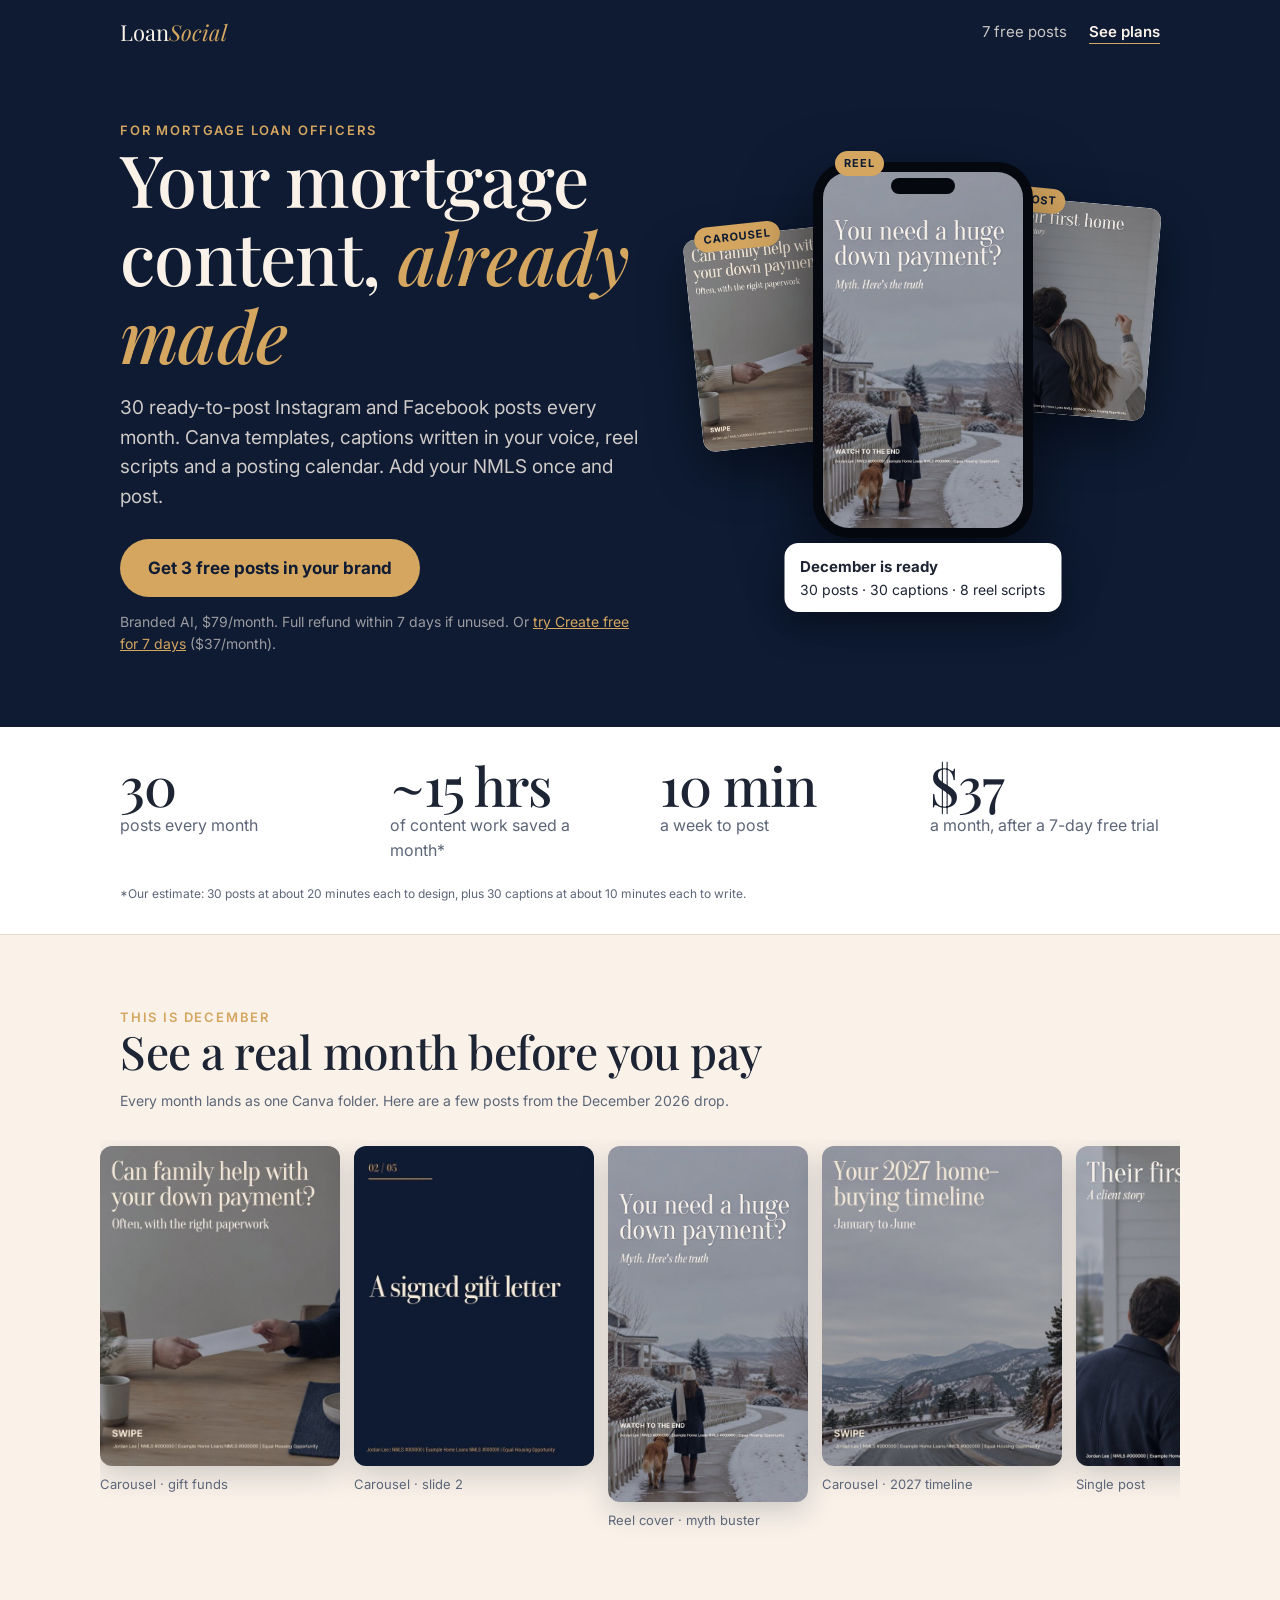
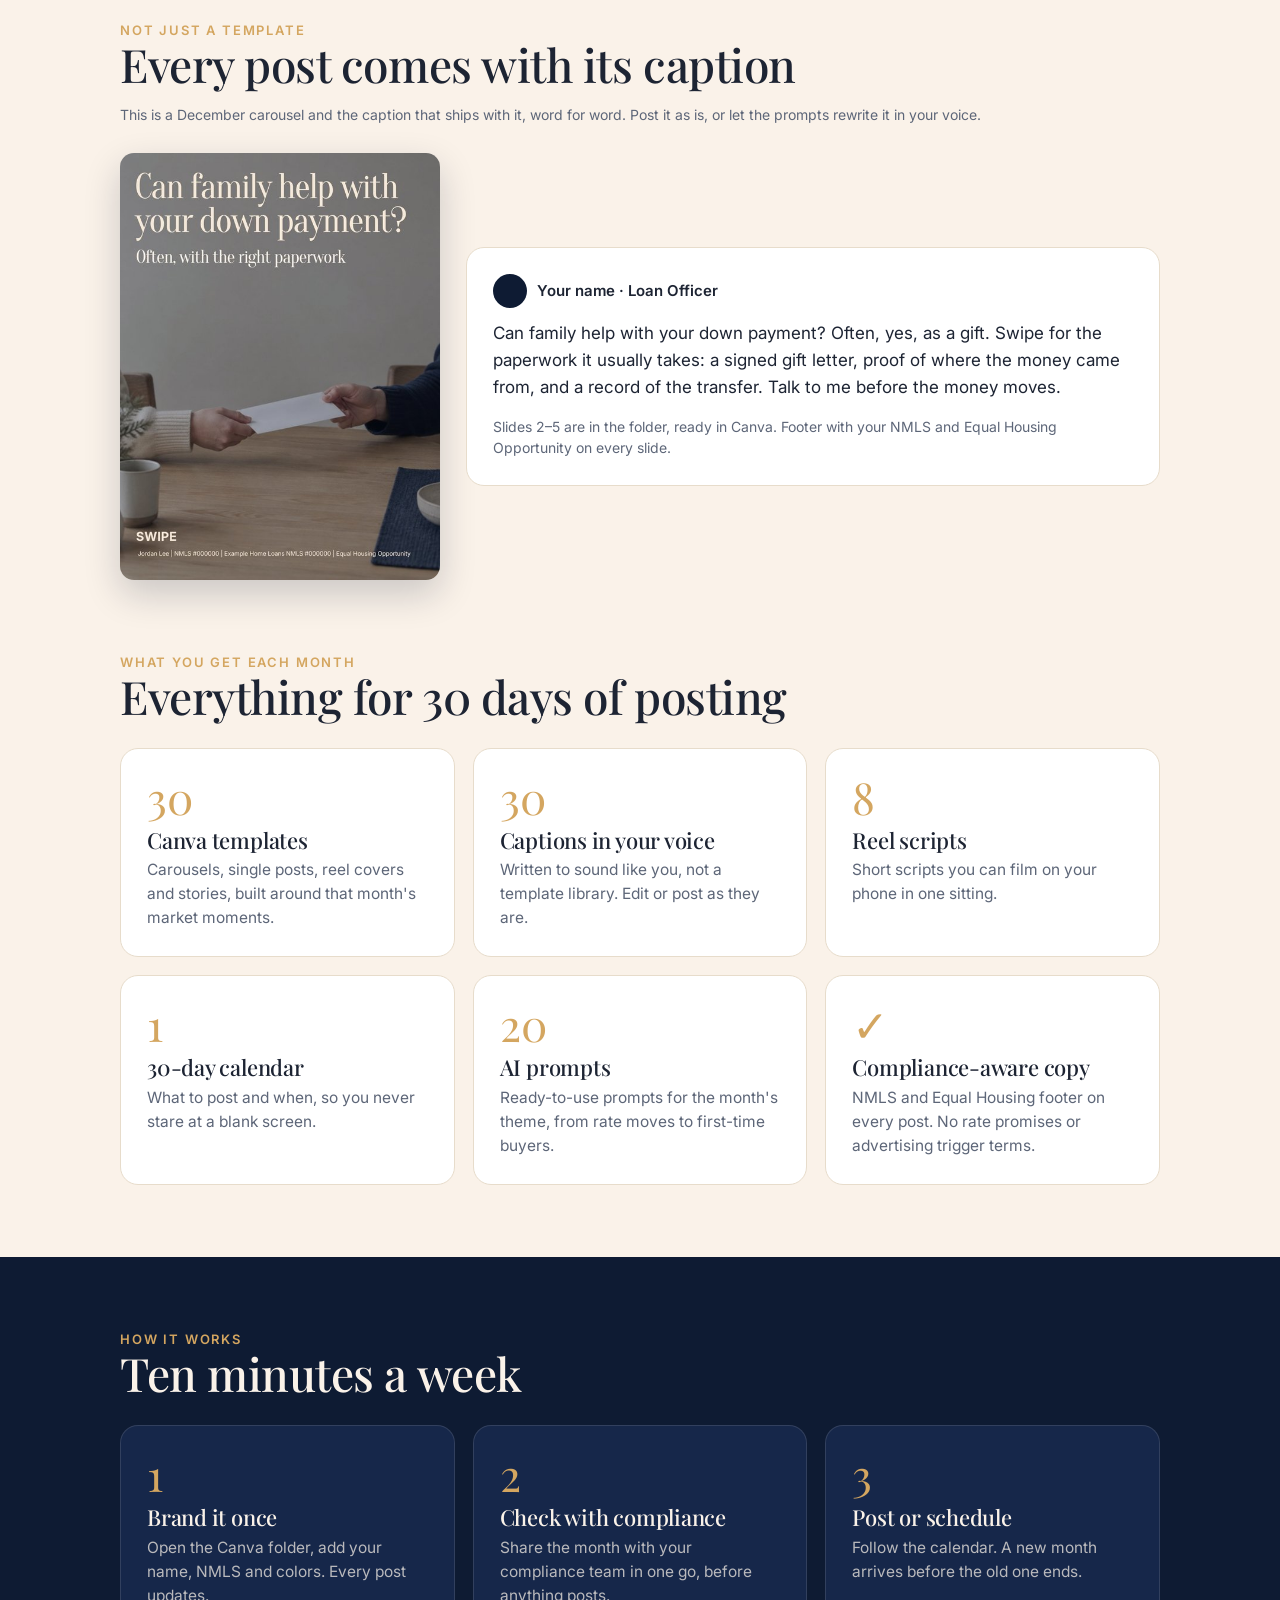
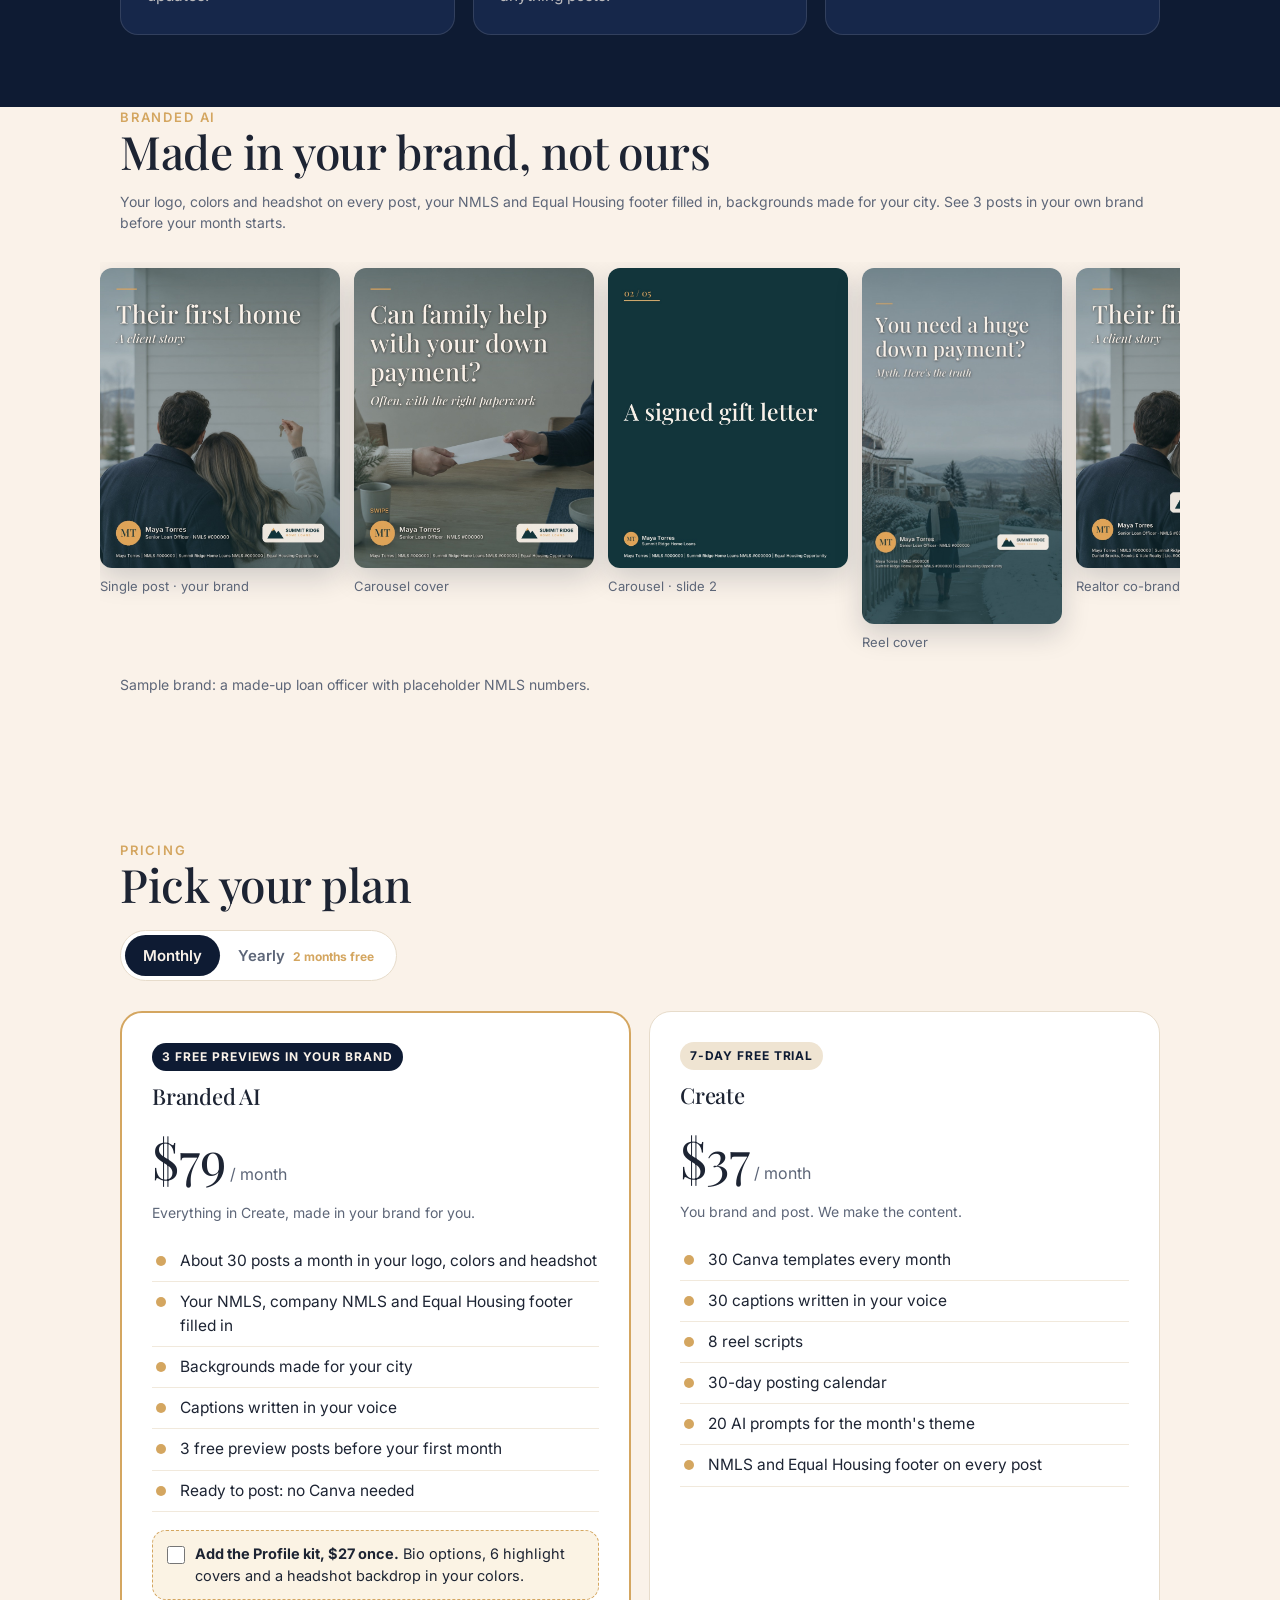
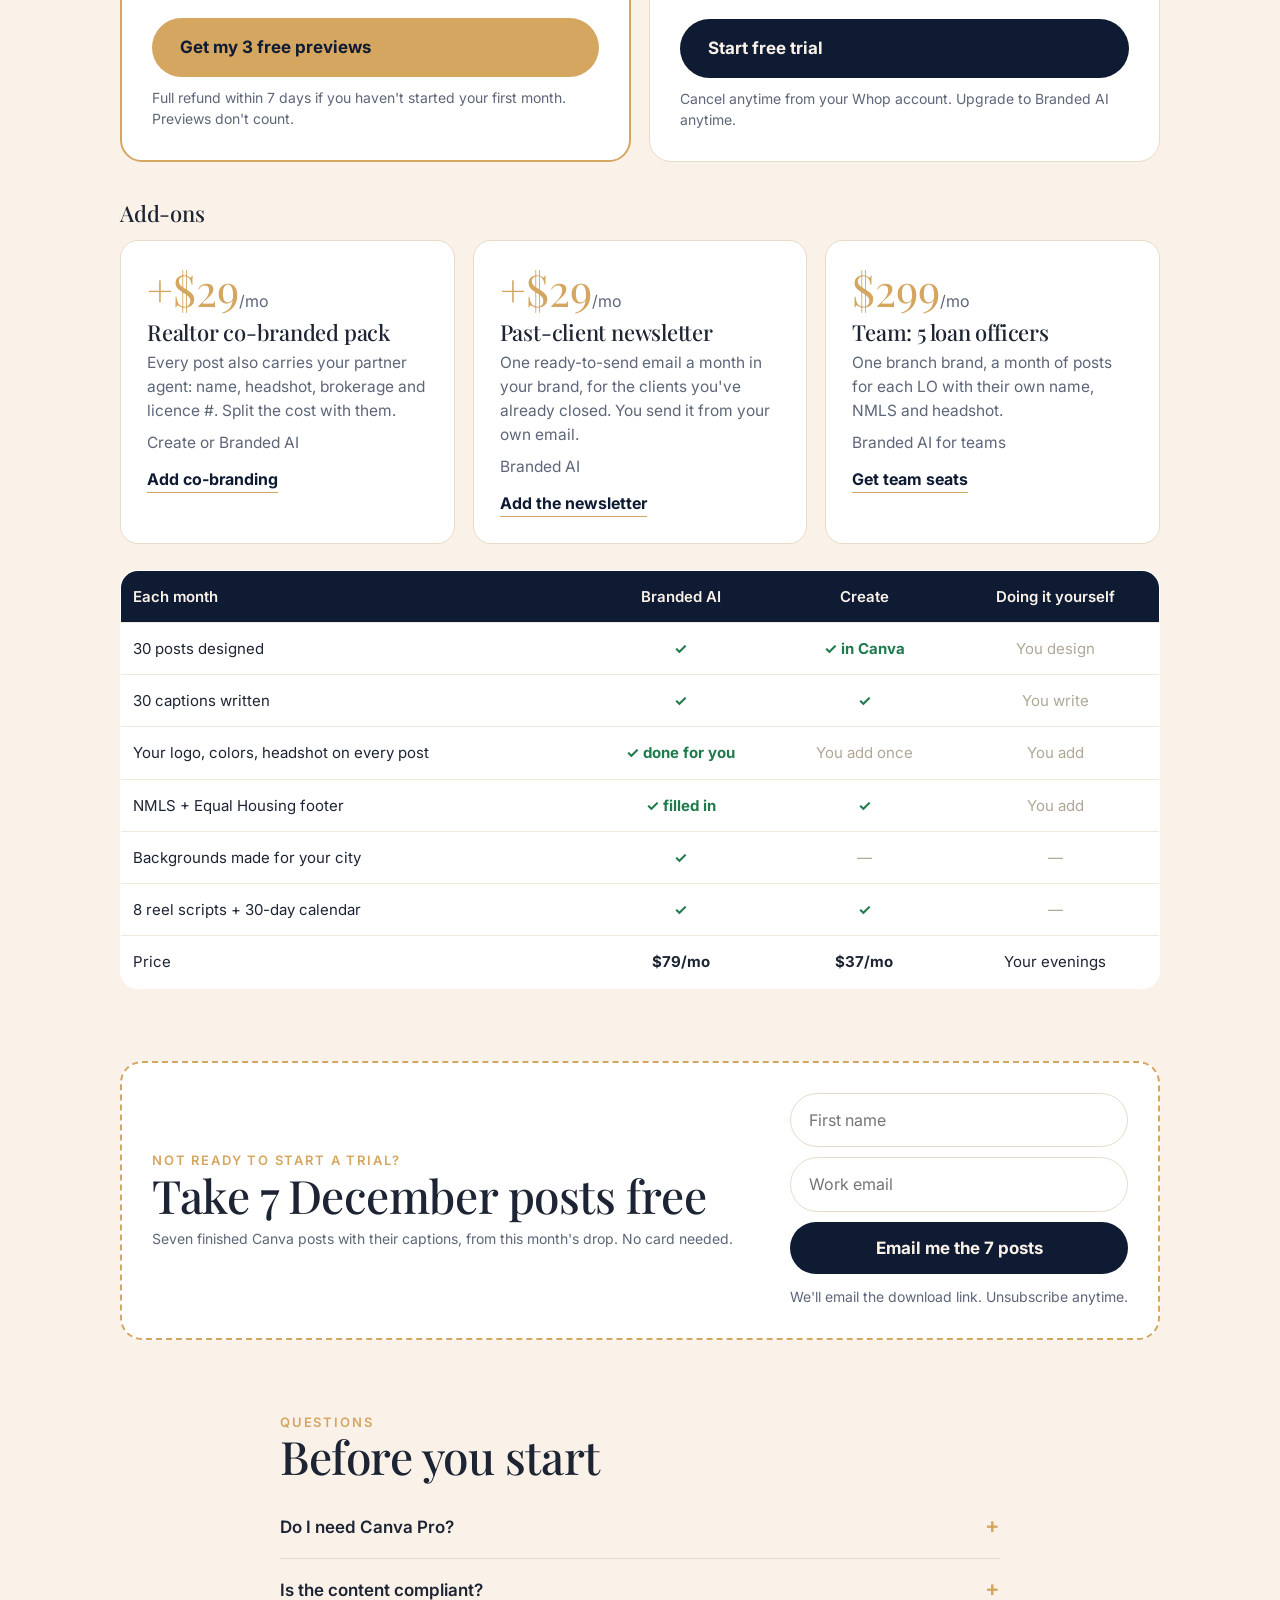
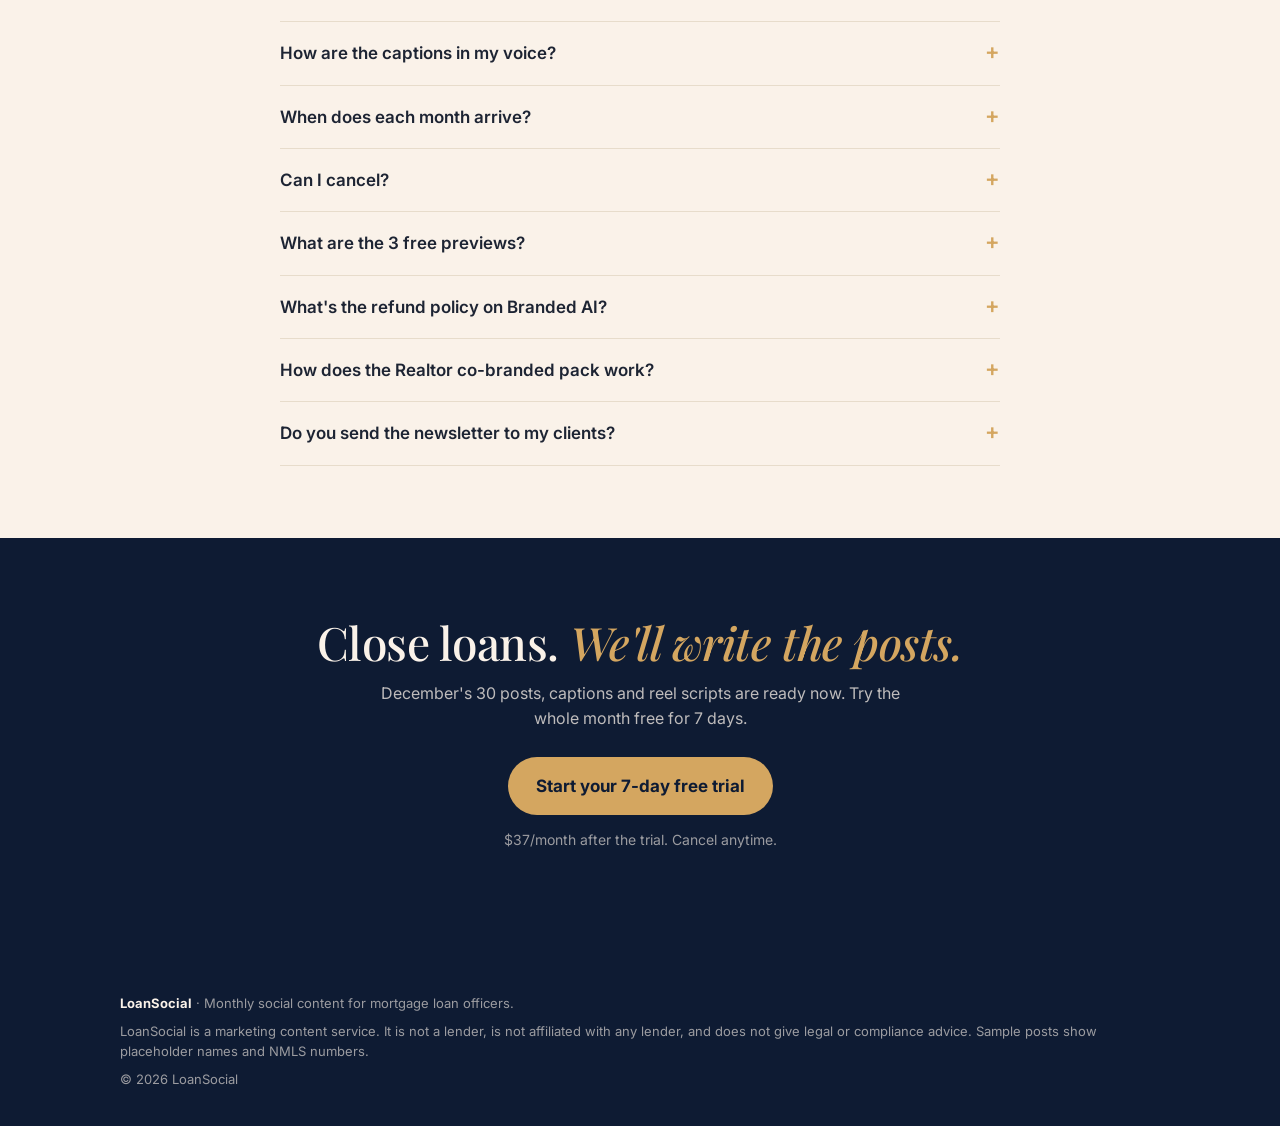
==== index.html @ 21d36cf8 "Paid tiers live: Branded AI $79 + yearly plans, add-ons, Branded-first hero, member pages Splice fro" ====
<!doctype html>
<html lang="en">
<head>
<meta charset="utf-8">
<meta name="viewport" content="width=device-width, initial-scale=1">
<title>LoanSocial | Monthly social content for loan officers</title>
<meta name="description" content="30 ready-to-post Instagram and Facebook posts a month for mortgage loan officers. Canva templates, captions in your voice, reel scripts and a 30-day calendar.">
<meta property="og:title" content="LoanSocial | Your mortgage content, already made">
<meta property="og:description" content="30 posts a month for loan officers. Canva templates, captions, reel scripts and a calendar.">
<meta property="og:image" content="img/d03.jpg">
<link rel="preconnect" href="https://fonts.googleapis.com">
<link rel="preconnect" href="https://fonts.gstatic.com" crossorigin>
<link href="https://fonts.googleapis.com/css2?family=Playfair+Display:ital,wght@0,500;0,600;1,500&family=Inter:wght@400;500;600;700&display=swap" rel="stylesheet">

<!-- Meta Pixel: LoanSocial Site dataset 2460548358025047 (business Chutki Deals) -->
<script>
!function(f,b,e,v,n,t,s){if(f.fbq)return;n=f.fbq=function(){n.callMethod?
n.callMethod.apply(n,arguments):n.queue.push(arguments)};if(!f._fbq)f._fbq=n;
n.push=n;n.loaded=!0;n.version='2.0';n.queue=[];t=b.createElement(e);t.async=!0;
t.src=v;s=b.getElementsByTagName(e)[0];s.parentNode.insertBefore(t,s)}(window,
document,'script','https://connect.facebook.net/en_US/fbevents.js');
var PIXEL_ID='2460548358025047';
if(PIXEL_ID!=='PIXEL_ID'){fbq('init',PIXEL_ID);fbq('track','PageView');}
</script>

<style>
:root{
  --navy:#0e1b33;--navy-2:#16274a;--cream:#faf2e9;--gold:#d4a660;--ink:#1d2433;--muted:#5d6678;--line:#e7dccb;
}
*{box-sizing:border-box;margin:0;padding:0}
html{scroll-behavior:smooth}
body{font-family:Inter,system-ui,sans-serif;color:var(--ink);background:var(--cream);line-height:1.55;-webkit-font-smoothing:antialiased}
img{max-width:100%;display:block}
.wrap{max-width:1080px;margin:0 auto;padding:0 20px}
h1,h2,h3{font-family:"Playfair Display",Georgia,serif;font-weight:500;line-height:1.08;letter-spacing:-.01em}
h1{font-size:clamp(40px,8vw,72px)}
h2{font-size:clamp(30px,5.5vw,46px);margin-bottom:14px}
h3{font-size:22px}
.eyebrow{font-size:13px;font-weight:600;letter-spacing:.14em;text-transform:uppercase;color:var(--gold)}
.btn{display:inline-block;background:var(--gold);color:var(--navy);font-weight:700;font-size:17px;padding:16px 28px;border-radius:999px;text-decoration:none;transition:transform .15s}
.btn:hover{transform:translateY(-2px)}
.btn.ghost{background:transparent;color:var(--cream);border:1.5px solid rgba(250,242,233,.4)}
.btn.dark{background:var(--navy);color:var(--cream)}
.small{font-size:14px;color:var(--muted)}

/* nav */
nav{background:var(--navy);color:var(--cream)}
nav .wrap{display:flex;align-items:center;justify-content:space-between;height:64px}
.logo{font-family:"Playfair Display",serif;font-size:22px;color:var(--cream);text-decoration:none}
.logo em{color:var(--gold)}
nav a.navcta{color:var(--cream);font-weight:600;font-size:15px;text-decoration:none;border-bottom:1.5px solid var(--gold)}

/* hero */
.hero{background:var(--navy);color:var(--cream);padding:56px 0 72px;overflow:hidden}
.hero .wrap{display:grid;gap:44px}
.hero p.lead{font-size:19px;color:rgba(250,242,233,.82);max-width:540px;margin:20px 0 28px}
.hero h1 em{color:var(--gold);font-style:italic}
.hero .note{font-size:14px;color:rgba(250,242,233,.6);margin-top:14px}
.stack{display:flex;gap:14px;justify-content:center}
.stack{align-items:flex-start}
.stack img{border-radius:14px;box-shadow:0 24px 60px rgba(0,0,0,.45);width:44%;height:auto}
.gallery img{height:auto}
.stack img:first-child{transform:rotate(-4deg) translateY(16px)}
.stack img:last-child{transform:rotate(3deg)}
@media(min-width:880px){.hero .wrap{grid-template-columns:1.1fr 1fr;align-items:center}}

/* sections */
section{padding:72px 0}
.grid-3{display:grid;gap:18px}
@media(min-width:760px){.grid-3{grid-template-columns:repeat(3,1fr)}}
.card{background:#fff;border:1px solid var(--line);border-radius:18px;padding:26px}
.card .num{font-family:"Playfair Display",serif;font-size:44px;color:var(--gold);line-height:1}
.card h3{margin:10px 0 6px}
.card p{color:var(--muted);font-size:15.5px}

/* gallery */
.gallery{display:flex;gap:14px;overflow-x:auto;scroll-snap-type:x mandatory;padding:6px 20px 18px;margin:28px -20px 0}
.gallery figure{flex:0 0 auto;width:240px;scroll-snap-align:start}
.gallery figure.tall{width:200px}
.gallery img{border-radius:12px;box-shadow:0 10px 28px rgba(14,27,51,.18)}
.gallery figcaption{font-size:13px;color:var(--muted);margin-top:8px}

/* steps */
.dark-band{background:var(--navy);color:var(--cream)}
.dark-band .card{background:var(--navy-2);border-color:rgba(250,242,233,.12)}
.dark-band .card p{color:rgba(250,242,233,.72)}

/* pricing */
.plans{display:grid;gap:18px;margin-top:30px}
@media(min-width:760px){.plans{grid-template-columns:1fr 1fr}}
.plan{background:#fff;border:1px solid var(--line);border-radius:22px;padding:30px;display:flex;flex-direction:column}
.plan.featured{border:2px solid var(--gold)}
.plan .price{font-family:"Playfair Display",serif;font-size:52px;margin:10px 0 2px}
.plan .price span{font-family:Inter,sans-serif;font-size:16px;color:var(--muted)}
.plan ul{list-style:none;margin:18px 0 26px;flex:1}
.plan li{padding:8px 0 8px 28px;position:relative;border-bottom:1px solid #f1e9dc;font-size:15.5px}
.plan li:before{content:"";position:absolute;left:4px;top:15px;width:10px;height:10px;border-radius:50%;background:var(--gold)}
.badge{align-self:flex-start;display:inline-block;font-size:12px;font-weight:700;letter-spacing:.08em;text-transform:uppercase;background:var(--navy);color:var(--cream);padding:5px 10px;border-radius:999px}
.badge.soon{background:#efe4d2;color:var(--navy)}

/* faq */
details{border-bottom:1px solid var(--line);padding:18px 0}
summary{font-weight:600;font-size:17px;cursor:pointer;list-style:none;display:flex;justify-content:space-between;gap:12px}
summary::-webkit-details-marker{display:none}
summary:after{content:"+";color:var(--gold);font-size:22px;line-height:1}
details[open] summary:after{content:"–"}
details p{color:var(--muted);margin-top:10px}

footer{background:var(--navy);color:rgba(250,242,233,.6);font-size:13px;padding:36px 0}
footer p+p{margin-top:8px}

/* phone hero */
.mock{position:relative;height:450px;max-width:460px;margin:0 auto;width:100%}
.phone{position:absolute;left:50%;top:0;transform:translateX(-50%);width:220px;height:376px;background:#05080f;border-radius:36px;padding:10px;box-shadow:0 30px 70px rgba(0,0,0,.55);z-index:2}
.phone:before{content:"";position:absolute;top:16px;left:50%;transform:translateX(-50%);width:64px;height:16px;border-radius:10px;background:#05080f;z-index:3}
.phone img{width:100%;height:100%;object-fit:cover;border-radius:26px}
.float{position:absolute;width:160px;border-radius:12px;box-shadow:0 20px 50px rgba(0,0,0,.45);background:#fff}
.float img{border-radius:12px;width:100%;height:auto}
.proof img{height:auto}
.float.l{left:0;top:70px;transform:rotate(-6deg)}
.float.r{right:0;top:40px;transform:rotate(5deg)}
.tagp{position:absolute;top:-11px;left:12px;font-size:11px;font-weight:700;letter-spacing:.1em;background:var(--gold);color:var(--navy);padding:4px 9px;border-radius:999px;z-index:4}
.chip{position:absolute;left:50%;bottom:0;transform:translateX(-50%);background:#fff;color:var(--ink);border-radius:14px;padding:12px 16px;font-size:14px;box-shadow:0 14px 34px rgba(0,0,0,.35);white-space:nowrap;z-index:5}
.chip b{display:block;font-size:15px}
@media(max-width:480px){.mock{height:370px}.phone{width:180px;height:304px}.float{width:120px}}

/* stats bar */
.stats{background:#fff;border-bottom:1px solid var(--line)}
.stats .wrap{display:grid;grid-template-columns:repeat(2,1fr);gap:22px 40px;padding-top:30px;padding-bottom:30px}
@media(min-width:760px){.stats .wrap{grid-template-columns:repeat(4,1fr)}}
.stats b{display:block;font-family:"Playfair Display",serif;font-size:clamp(38px,4.2vw,54px);font-weight:500;line-height:1.05;letter-spacing:-.02em;white-space:nowrap}
.stats span{font-size:16px;color:var(--muted)}

/* caption proof */
.proof{display:grid;gap:26px;margin-top:28px;align-items:center}
@media(min-width:760px){.proof{grid-template-columns:320px 1fr}}
.proof img{border-radius:14px;box-shadow:0 14px 36px rgba(14,27,51,.2)}
.capcard{background:#fff;border:1px solid var(--line);border-radius:18px;padding:26px}
.capcard .who{display:flex;align-items:center;gap:10px;font-weight:600;font-size:15px;margin-bottom:12px}
.capcard .who i{width:34px;height:34px;border-radius:50%;background:var(--navy);display:inline-block}
.capcard p.cap{font-size:17px;line-height:1.6}
.capcard .tags{color:#3a5a9a;font-size:15px;margin-top:10px}

/* compare */
.cmp{width:100%;border-collapse:collapse;margin-top:26px;background:#fff;border:1px solid var(--line);border-radius:18px;overflow:hidden;font-size:15px}
.cmp th,.cmp td{padding:14px 12px;border-bottom:1px solid #f1e9dc;text-align:center}
.cmp th:first-child,.cmp td:first-child{text-align:left}
.cmp thead th{background:var(--navy);color:var(--cream);font-weight:600}
.cmp .y{color:#1f7a4d;font-weight:700}
.cmp .n{color:#b0a796}
.cmpwrap{overflow-x:auto}

/* magnet + closing */
.magnet{background:#fff;border:2px dashed var(--gold);border-radius:22px;padding:30px;display:grid;gap:22px;align-items:center}
@media(min-width:760px){.magnet{grid-template-columns:1fr auto}}
.closing{background:var(--navy);color:var(--cream);text-align:center;padding:80px 0}
.closing h2 em{color:var(--gold)}
.closing p{color:rgba(250,242,233,.75);margin:0 auto 26px;max-width:520px}
nav .links{display:flex;gap:22px;align-items:center}
nav a.free{color:rgba(250,242,233,.8);font-size:15px;text-decoration:none}
@media(max-width:480px){nav a.free{display:none}}

.sticky{position:fixed;left:12px;right:12px;bottom:12px;display:none;z-index:9}
.sticky .btn{display:block;text-align:center;box-shadow:0 10px 30px rgba(0,0,0,.35)}
[hidden]{display:none!important}
.lf{display:grid;gap:10px;min-width:300px;max-width:380px;width:100%}
.lf input{font:inherit;font-size:16px;padding:14px 18px;border-radius:999px;border:1.5px solid var(--line);background:#fff;color:var(--ink)}
.lf input:focus{outline:2px solid var(--gold);outline-offset:1px}
.lf .btn{border:0;cursor:pointer;font-family:inherit}
.lf .btn[disabled]{opacity:.6;cursor:wait}
.lf .hp{position:absolute;left:-9999px;width:1px;height:1px;opacity:0}
.lead-msg{margin:2px 0 0;text-align:center}
.lead-msg.err{color:#b3261e}
.lead-done{max-width:380px}
.lead-done h3{font-family:"Playfair Display",serif;font-size:26px;margin-bottom:6px}
.lead-done .btn{margin-top:12px}
@media(max-width:700px){.sticky.show{display:block}}
/* branded pricing (apply_pricing.py) */
.bill{display:inline-flex;background:#fff;border:1px solid var(--line);border-radius:999px;padding:4px;margin-top:6px}
.bill button{font:inherit;font-size:15px;font-weight:600;border:0;background:none;color:var(--muted);padding:9px 18px;border-radius:999px;cursor:pointer}
.bill button.on{background:var(--navy);color:var(--cream)}
.bill b{color:var(--gold);font-size:12px;margin-left:4px}
.bill button.on b{color:var(--gold)}
.plan .price i{font-style:normal}
.bump{display:flex;gap:10px;align-items:flex-start;background:#fbf3e4;border:1.5px dashed var(--gold);border-radius:14px;padding:12px 14px;margin:-8px 0 18px;font-size:14.5px;cursor:pointer}
.bump input{margin-top:3px;width:18px;height:18px;accent-color:#b8893f;flex:none}
.addons{display:grid;gap:18px;margin-top:14px}
@media(min-width:760px){.addons{grid-template-columns:repeat(3,1fr)}}
.addons .num small{font-size:16px;color:var(--muted);font-family:Inter,sans-serif}
.addons .small{margin-top:8px}
.addlink{display:inline-block;margin-top:12px;font-weight:700;color:var(--navy);text-decoration:none;border-bottom:1.5px solid var(--gold)}
/* fix carried in with this splice: on phones the caption-proof grid was 560px wide (img width attr) and scrolled sideways */
@media(max-width:759px){.proof{grid-template-columns:minmax(0,1fr)}}
</style>
</head>
<body>

<nav><div class="wrap">
  <a class="logo" href="#">Loan<em>Social</em></a>
  <div class="links"><a class="free" href="#free">7 free posts</a><a class="navcta" href="#pricing">See plans</a></div>
</div></nav>

<header class="hero"><div class="wrap">
  <div>
    <p class="eyebrow">For mortgage loan officers</p>
    <h1>Your mortgage content, <em>already made</em></h1>
    <p class="lead">30 ready-to-post Instagram and Facebook posts every month. Canva templates, captions written in your voice, reel scripts and a posting calendar. Add your NMLS once and post.</p>
    <a class="btn" href="#branded">Get 3 free posts in your brand</a>
    <p class="note">Branded AI, $79/month. Full refund within 7 days if unused. Or <a href="#pricing" style="color:var(--gold)">try Create free for 7 days</a> ($37/month).</p>
  </div>
  <div class="mock">
    <div class="float l"><span class="tagp">CAROUSEL</span><img src="img/d19a.jpg" alt="Carousel cover: Can family help with your down payment?" width="540" height="720"></div>
    <div class="phone"><span class="tagp" style="left:22px;top:-11px">REEL</span><img src="img/d02.jpg" alt="Reel cover: You need a huge down payment?" width="540" height="960"></div>
    <div class="float r"><span class="tagp">POST</span><img src="img/d13.jpg" alt="Single post: Their first home" width="540" height="720"></div>
    <div class="chip"><b>December is ready</b>30 posts · 30 captions · 8 reel scripts</div>
  </div>
</div></header>

<div class="stats"><div class="wrap">
  <div><b>30</b><span>posts every month</span></div>
  <div><b>~15 hrs</b><span>of content work saved a month*</span></div>
  <div><b>10 min</b><span>a week to post</span></div>
  <div><b>$37</b><span>a month, after a 7-day free trial</span></div>
  <p class="small" style="grid-column:1/-1;font-size:12px">*Our estimate: 30 posts at about 20 minutes each to design, plus 30 captions at about 10 minutes each to write.</p>
</div></div>

<section id="sample"><div class="wrap">
  <p class="eyebrow">This is December</p>
  <h2>See a real month before you pay</h2>
  <p class="small">Every month lands as one Canva folder. Here are a few posts from the December 2026 drop.</p>
  <div class="gallery">
    <figure><img src="img/d19a.jpg" alt="Carousel cover: Can family help with your down payment?" loading="lazy"><figcaption>Carousel · gift funds</figcaption></figure>
    <figure><img src="img/d19b.jpg" alt="Carousel slide: A signed gift letter" loading="lazy"><figcaption>Carousel · slide 2</figcaption></figure>
    <figure class="tall"><img src="img/d02.jpg" alt="Reel cover: You need a huge down payment?" loading="lazy"><figcaption>Reel cover · myth buster</figcaption></figure>
    <figure><img src="img/d28.jpg" alt="Carousel cover: Your 2027 home-buying timeline" loading="lazy"><figcaption>Carousel · 2027 timeline</figcaption></figure>
    <figure><img src="img/d13.jpg" alt="Single post sample" loading="lazy"><figcaption>Single post</figcaption></figure>
    <figure class="tall"><img src="img/d25.jpg" alt="Story: Merry Christmas" loading="lazy"><figcaption>Story · holiday</figcaption></figure>
  </div>
</div></section>

<section style="padding-top:0"><div class="wrap">
  <p class="eyebrow">Not just a template</p>
  <h2>Every post comes with its caption</h2>
  <p class="small">This is a December carousel and the caption that ships with it, word for word. Post it as is, or let the prompts rewrite it in your voice.</p>
  <div class="proof">
    <img src="img/d19a.jpg" alt="Carousel cover: Can family help with your down payment?" loading="lazy" width="540" height="720">
    <div class="capcard">
      <div class="who"><i></i>Your name · Loan Officer</div>
      <p class="cap">Can family help with your down payment? Often, yes, as a gift. Swipe for the paperwork it usually takes: a signed gift letter, proof of where the money came from, and a record of the transfer. Talk to me before the money moves.</p>
      <p class="small" style="margin-top:14px">Slides 2–5 are in the folder, ready in Canva. Footer with your NMLS and Equal Housing Opportunity on every slide.</p>
    </div>
  </div>
</div></section>

<section style="padding-top:0"><div class="wrap">
  <p class="eyebrow">What you get each month</p>
  <h2>Everything for 30 days of posting</h2>
  <div class="grid-3" style="margin-top:26px">
    <div class="card"><div class="num">30</div><h3>Canva templates</h3><p>Carousels, single posts, reel covers and stories, built around that month's market moments.</p></div>
    <div class="card"><div class="num">30</div><h3>Captions in your voice</h3><p>Written to sound like you, not a template library. Edit or post as they are.</p></div>
    <div class="card"><div class="num">8</div><h3>Reel scripts</h3><p>Short scripts you can film on your phone in one sitting.</p></div>
    <div class="card"><div class="num">1</div><h3>30-day calendar</h3><p>What to post and when, so you never stare at a blank screen.</p></div>
    <div class="card"><div class="num">20</div><h3>AI prompts</h3><p>Ready-to-use prompts for the month's theme, from rate moves to first-time buyers.</p></div>
    <div class="card"><div class="num">✓</div><h3>Compliance-aware copy</h3><p>NMLS and Equal Housing footer on every post. No rate promises or advertising trigger terms.</p></div>
  </div>
</div></section>

<section class="dark-band"><div class="wrap">
  <p class="eyebrow">How it works</p>
  <h2>Ten minutes a week</h2>
  <div class="grid-3" style="margin-top:26px">
    <div class="card"><div class="num">1</div><h3>Brand it once</h3><p>Open the Canva folder, add your name, NMLS and colors. Every post updates.</p></div>
    <div class="card"><div class="num">2</div><h3>Check with compliance</h3><p>Share the month with your compliance team in one go, before anything posts.</p></div>
    <div class="card"><div class="num">3</div><h3>Post or schedule</h3><p>Follow the calendar. A new month arrives before the old one ends.</p></div>
  </div>
</div></section>

<section id="branded" style="padding-top:0"><div class="wrap">
  <p class="eyebrow">Branded AI</p>
  <h2>Made in your brand, not ours</h2>
  <p class="small">Your logo, colors and headshot on every post, your NMLS and Equal Housing footer filled in, backgrounds made for your city. See 3 posts in your own brand before your month starts.</p>
  <div class="gallery">
    <figure><img src="img/brand_d13.jpg" alt="Branded single post with the loan officer's logo, headshot initials and NMLS footer" loading="lazy" width="540" height="675"><figcaption>Single post · your brand</figcaption></figure>
    <figure><img src="img/brand_d19.jpg" alt="Branded carousel cover in teal and amber" loading="lazy" width="540" height="675"><figcaption>Carousel cover</figcaption></figure>
    <figure><img src="img/brand_d19b.jpg" alt="Branded carousel slide 2" loading="lazy" width="540" height="675"><figcaption>Carousel · slide 2</figcaption></figure>
    <figure class="tall"><img src="img/brand_d02.jpg" alt="Branded reel cover" loading="lazy" width="540" height="960"><figcaption>Reel cover</figcaption></figure>
    <figure><img src="img/brand_d13c.jpg" alt="Co-branded post with the loan officer and a partner agent" loading="lazy" width="540" height="675"><figcaption>Realtor co-branded add-on</figcaption></figure>
  </div>
  <p class="small" style="margin-top:4px">Sample brand: a made-up loan officer with placeholder NMLS numbers.</p>
</div></section>

<section id="pricing"><div class="wrap">
  <p class="eyebrow">Pricing</p>
  <h2>Pick your plan</h2>
  <div class="bill" role="radiogroup" aria-label="Billing">
    <button type="button" class="on" data-bill="month" role="radio" aria-checked="true">Monthly</button>
    <button type="button" data-bill="year" role="radio" aria-checked="false">Yearly <b>2 months free</b></button>
  </div>
  <div class="plans">
    <div class="plan featured">
      <span class="badge">3 free previews in your brand</span>
      <h3 style="margin-top:14px">Branded AI</h3>
      <div class="price"><i data-m="$79" data-y="$790">$79</i><span data-m=" / month" data-y=" / year"> / month</span></div>
      <p class="small" data-m="Everything in Create, made in your brand for you." data-y="$65.83 a month, billed yearly. Two months free.">Everything in Create, made in your brand for you.</p>
      <ul>
        <li>About 30 posts a month in your logo, colors and headshot</li>
        <li>Your NMLS, company NMLS and Equal Housing footer filled in</li>
        <li>Backgrounds made for your city</li>
        <li>Captions written in your voice</li>
        <li>3 free preview posts before your first month</li>
        <li>Ready to post: no Canva needed</li>
      </ul>
      <label class="bump"><input type="checkbox" id="bump"> <span><b>Add the Profile kit, $27 once.</b> Bio options, 6 highlight covers and a headshot backdrop in your colors.</span></label>
      <a class="btn" id="cta-branded" data-plan="branded" href="#">Get my 3 free previews</a>
      <p class="small" style="margin-top:10px">Full refund within 7 days if you haven't started your first month. Previews don't count.</p>
    </div>
    <div class="plan">
      <span class="badge soon">7-day free trial</span>
      <h3 style="margin-top:14px">Create</h3>
      <div class="price"><i data-m="$37" data-y="$370">$37</i><span data-m=" / month" data-y=" / year"> / month</span></div>
      <p class="small" data-m="You brand and post. We make the content." data-y="$30.83 a month, billed yearly. Two months free.">You brand and post. We make the content.</p>
      <ul>
        <li>30 Canva templates every month</li>
        <li>30 captions written in your voice</li>
        <li>8 reel scripts</li>
        <li>30-day posting calendar</li>
        <li>20 AI prompts for the month's theme</li>
        <li>NMLS and Equal Housing footer on every post</li>
      </ul>
      <a class="btn dark" id="cta-create" data-plan="create" href="#">Start free trial</a>
      <p class="small" style="margin-top:10px">Cancel anytime from your Whop account. Upgrade to Branded AI anytime.</p>
    </div>
  </div>

  <h3 style="margin-top:40px">Add-ons</h3>
  <div class="addons">
    <div class="card"><div class="num">+$29<small>/mo</small></div><h3>Realtor co-branded pack</h3><p>Every post also carries your partner agent: name, headshot, brokerage and licence #. Split the cost with them.</p><p class="small">Create or Branded AI</p><a class="addlink" data-plan="cobrand" href="#">Add co-branding</a></div>
    <div class="card"><div class="num">+$29<small>/mo</small></div><h3>Past-client newsletter</h3><p>One ready-to-send email a month in your brand, for the clients you've already closed. You send it from your own email.</p><p class="small">Branded AI</p><a class="addlink" data-plan="newsletter" href="#">Add the newsletter</a></div>
    <div class="card"><div class="num">$299<small>/mo</small></div><h3>Team: 5 loan officers</h3><p>One branch brand, a month of posts for each LO with their own name, NMLS and headshot.</p><p class="small">Branded AI for teams</p><a class="addlink" data-plan="team" href="#">Get team seats</a></div>
  </div>

  <div class="cmpwrap"><table class="cmp">
    <thead><tr><th>Each month</th><th>Branded AI</th><th>Create</th><th>Doing it yourself</th></tr></thead>
    <tbody>
      <tr><td>30 posts designed</td><td class="y">✓</td><td class="y">✓ in Canva</td><td class="n">You design</td></tr>
      <tr><td>30 captions written</td><td class="y">✓</td><td class="y">✓</td><td class="n">You write</td></tr>
      <tr><td>Your logo, colors, headshot on every post</td><td class="y">✓ done for you</td><td class="n">You add once</td><td class="n">You add</td></tr>
      <tr><td>NMLS + Equal Housing footer</td><td class="y">✓ filled in</td><td class="y">✓</td><td class="n">You add</td></tr>
      <tr><td>Backgrounds made for your city</td><td class="y">✓</td><td class="n">—</td><td class="n">—</td></tr>
      <tr><td>8 reel scripts + 30-day calendar</td><td class="y">✓</td><td class="y">✓</td><td class="n">—</td></tr>
      <tr><td>Price</td><td><b>$79/mo</b></td><td><b>$37/mo</b></td><td>Your evenings</td></tr>
    </tbody>
  </table></div>
</div></section>

<section id="free" style="padding-top:0"><div class="wrap">
  <div class="magnet">
    <div>
      <p class="eyebrow">Not ready to start a trial?</p>
      <h2 style="margin-bottom:8px">Take 7 December posts free</h2>
      <p class="small">Seven finished Canva posts with their captions, from this month's drop. No card needed.</p>
    </div>
    <form class="lf" id="leadform" novalidate>
      <input type="text" name="firstName" placeholder="First name" autocomplete="given-name" aria-label="First name">
      <input type="email" name="email" placeholder="Work email" autocomplete="email" aria-label="Email" required>
      <input type="text" name="company" tabindex="-1" autocomplete="off" class="hp" aria-hidden="true">
      <button class="btn dark" type="submit">Email me the 7 posts</button>
      <p class="small lead-msg" id="leadmsg" role="status">We'll email the download link. Unsubscribe anytime.</p>
    </form>
    <div class="lead-done" id="leaddone" hidden>
      <h3>Check your inbox</h3>
      <p class="small">The download link is on its way. Want it right now?</p>
      <a class="btn dark" href="https://loansocial.github.io/dl/44965ffe6947/LoanSocial_7_Free_Posts.zip">Download the 7 posts (ZIP)</a>
    </div>
  </div>
</div></section>

<section style="padding-top:0"><div class="wrap" style="max-width:760px">
  <p class="eyebrow">Questions</p>
  <h2>Before you start</h2>
  <details><summary>Do I need Canva Pro?</summary><p>No. The templates open in free Canva. Pro makes branding faster because you can apply your brand kit to every post at once.</p></details>
  <details><summary>Is the content compliant?</summary><p>Every post carries an NMLS and Equal Housing Opportunity footer, and the copy avoids rate promises and advertising trigger terms. Rules differ by lender and state, so your compliance team should still review before you post. LoanSocial does not replace them.</p></details>
  <details><summary>How are the captions in my voice?</summary><p>When you join, you answer a few questions about how you talk to clients. Captions are written to match, and the AI prompts let you rewrite any of them in seconds.</p></details>
  <details><summary>When does each month arrive?</summary><p>Before the month starts, so you can review it with compliance first.</p></details>
  <details><summary>Can I cancel?</summary><p>Yes, anytime, from your Whop account. If you cancel during the 7-day trial you are not charged.</p></details>
  <details><summary>What are the 3 free previews?</summary><p>After you join Branded AI and add your logo, colors, headshot and NMLS details, we make 3 real posts in your brand within one business day. They're yours to keep and post. They don't count as using your plan.</p></details>
  <details><summary>What's the refund policy on Branded AI?</summary><p>Full refund within 7 days of purchase as long as you haven't started your first monthly batch. Previews don't count. Once you approve your previews and start your month, you can still cancel anytime and you won't be billed again.</p></details>
  <details><summary>How does the Realtor co-branded pack work?</summary><p>Each post also carries your partner agent's name, headshot, brokerage and licence number. Agree with your partner how you'll share the cost, and have your compliance team check co-marketing (RESPA) rules for your company before you post.</p></details>
  <details><summary>Do you send the newsletter to my clients?</summary><p>No. Each month you get a ready-to-send email in your brand, and you send it from your own email or CRM. Your client list never leaves your hands.</p></details>
</div></section>

<section class="closing"><div class="wrap">
  <h2>Close loans. <em>We'll write the posts.</em></h2>
  <p>December's 30 posts, captions and reel scripts are ready now. Try the whole month free for 7 days.</p>
  <a class="btn cta" data-plan="create" href="https://whop.com/loansocial/loansocial-create/">Start your 7-day free trial</a>
  <p class="note" style="margin-top:14px;color:rgba(250,242,233,.6);font-size:14px">$37/month after the trial. Cancel anytime.</p>
</div></section>

<footer><div class="wrap">
  <p><strong style="color:var(--cream)">LoanSocial</strong> · Monthly social content for mortgage loan officers.</p>
  <p>LoanSocial is a marketing content service. It is not a lender, is not affiliated with any lender, and does not give legal or compliance advice. Sample posts show placeholder names and NMLS numbers.</p>
  <p>© 2026 LoanSocial</p>
</div></footer>

<div class="sticky" id="sticky"><a class="btn cta" href="#pricing">Start your 7-day free trial</a></div>

<script>
document.querySelectorAll('a.cta[data-plan]').forEach(function(a){
  a.addEventListener('click',function(){
    if(typeof fbq!=='function'||PIXEL_ID==='PIXEL_ID')return;
    if(a.dataset.plan==='create'){fbq('track','InitiateCheckout',{content_name:'LoanSocial Create',value:37,currency:'USD'});}
    else{fbq('track','Lead',{content_name:a.dataset.plan==='free'?'LoanSocial 7 free posts':'LoanSocial Branded AI waitlist'});}
  });
});
(function(){
  var f=document.getElementById('leadform'),m=document.getElementById('leadmsg'),d=document.getElementById('leaddone');
  f.addEventListener('submit',function(e){
    e.preventDefault();
    var email=f.email.value.trim();
    if(!/^[^\s@]+@[^\s@]+\.[^\s@]+$/.test(email)){m.textContent='Please enter a valid email.';m.classList.add('err');f.email.focus();return;}
    var b=f.querySelector('button');b.disabled=true;b.textContent='Sending…';m.classList.remove('err');
    fetch('https://api.getloansocial.com/subscribe',{method:'POST',headers:{'Content-Type':'application/json'},
      body:JSON.stringify({email:email,firstName:f.firstName.value.trim(),company:f.company.value})})
    .then(function(r){return r.json().then(function(j){if(!r.ok||!j.ok)throw new Error(j.error||'failed');});})
    .then(function(){
      f.hidden=true;d.hidden=false;
      if(typeof fbq==='function'&&PIXEL_ID!=='PIXEL_ID')fbq('track','Lead',{content_name:'LoanSocial 7 free posts'});
    })
    .catch(function(){b.disabled=false;b.textContent='Email me the 7 posts';m.textContent='Something went wrong. Please try again.';m.classList.add('err');});
  });
})();
var s=document.getElementById('sticky'),p=document.getElementById('pricing');
window.addEventListener('scroll',function(){
  var r=p.getBoundingClientRect();
  s.classList.toggle('show',window.scrollY>500&&(r.top>window.innerHeight||r.bottom<0));
},{passive:true});
</script>
<script>
var CHECKOUT={"create_month": "https://whop.com/loansocial/loansocial-create/", "create_year": "https://whop.com/checkout/plan_MexNpYQp44EKR/", "branded_month": "https://whop.com/checkout/plan_yXm9cH7nG8c97/", "branded_year": "https://whop.com/checkout/plan_yzmDgvoQUboJ8/", "branded_month_kit": "https://whop.com/checkout/plan_E3DnxP1Yxvev9/", "branded_year_kit": "https://whop.com/checkout/plan_eQUbofECXIzCe/", "cobrand": "https://whop.com/checkout/plan_uAyDTqqNwTYib/", "newsletter": "https://whop.com/checkout/plan_FquTphD5tUmMX/", "team": "https://whop.com/checkout/plan_szA0N8llEI00v/", "kit": "https://whop.com/checkout/plan_2txn4VhmFFAUQ/", "upgrade": "https://whop.com/checkout/plan_yXm9cH7nG8c97/"};
(function(){
  /* checkout URLs come from branded/checkout.json (apply_pricing.py fills CHECKOUT) */
  var C=CHECKOUT,bill='month';
  function set(){
    var y=bill==='year';
    document.querySelectorAll('#pricing [data-m]').forEach(function(el){el.textContent=el.dataset[y?'y':'m']});
    var kit=document.getElementById('bump').checked;
    document.getElementById('cta-branded').href=C['branded_'+bill+(kit?'_kit':'')]||'#';
    document.getElementById('cta-create').href=C['create_'+bill]||'#';
    document.getElementById('cta-create').textContent=y?'Start yearly plan':'Start free trial';
    document.querySelectorAll('#pricing .addlink').forEach(function(a){a.href=C[a.dataset.plan]||'#'});
  }
  document.querySelectorAll('.bill button').forEach(function(b){b.addEventListener('click',function(){
    bill=b.dataset.bill;document.querySelectorAll('.bill button').forEach(function(x){var on=x===b;x.classList.toggle('on',on);x.setAttribute('aria-checked',on)});set();})});
  document.getElementById('bump').addEventListener('change',set);
  document.querySelectorAll('#pricing a[data-plan]').forEach(function(a){a.addEventListener('click',function(){
    if(typeof fbq!=='function'||PIXEL_ID==='PIXEL_ID')return;
    var v={branded:bill==='year'?790:79,create:bill==='year'?370:37,cobrand:29,newsletter:29,team:299}[a.dataset.plan];
    if(a.dataset.plan==='branded'&&document.getElementById('bump').checked)v+=27;
    fbq('track','InitiateCheckout',{content_name:'LoanSocial '+a.dataset.plan+' '+bill,value:v,currency:'USD'});});});
  set();
})();
</script>
</body>
</html>
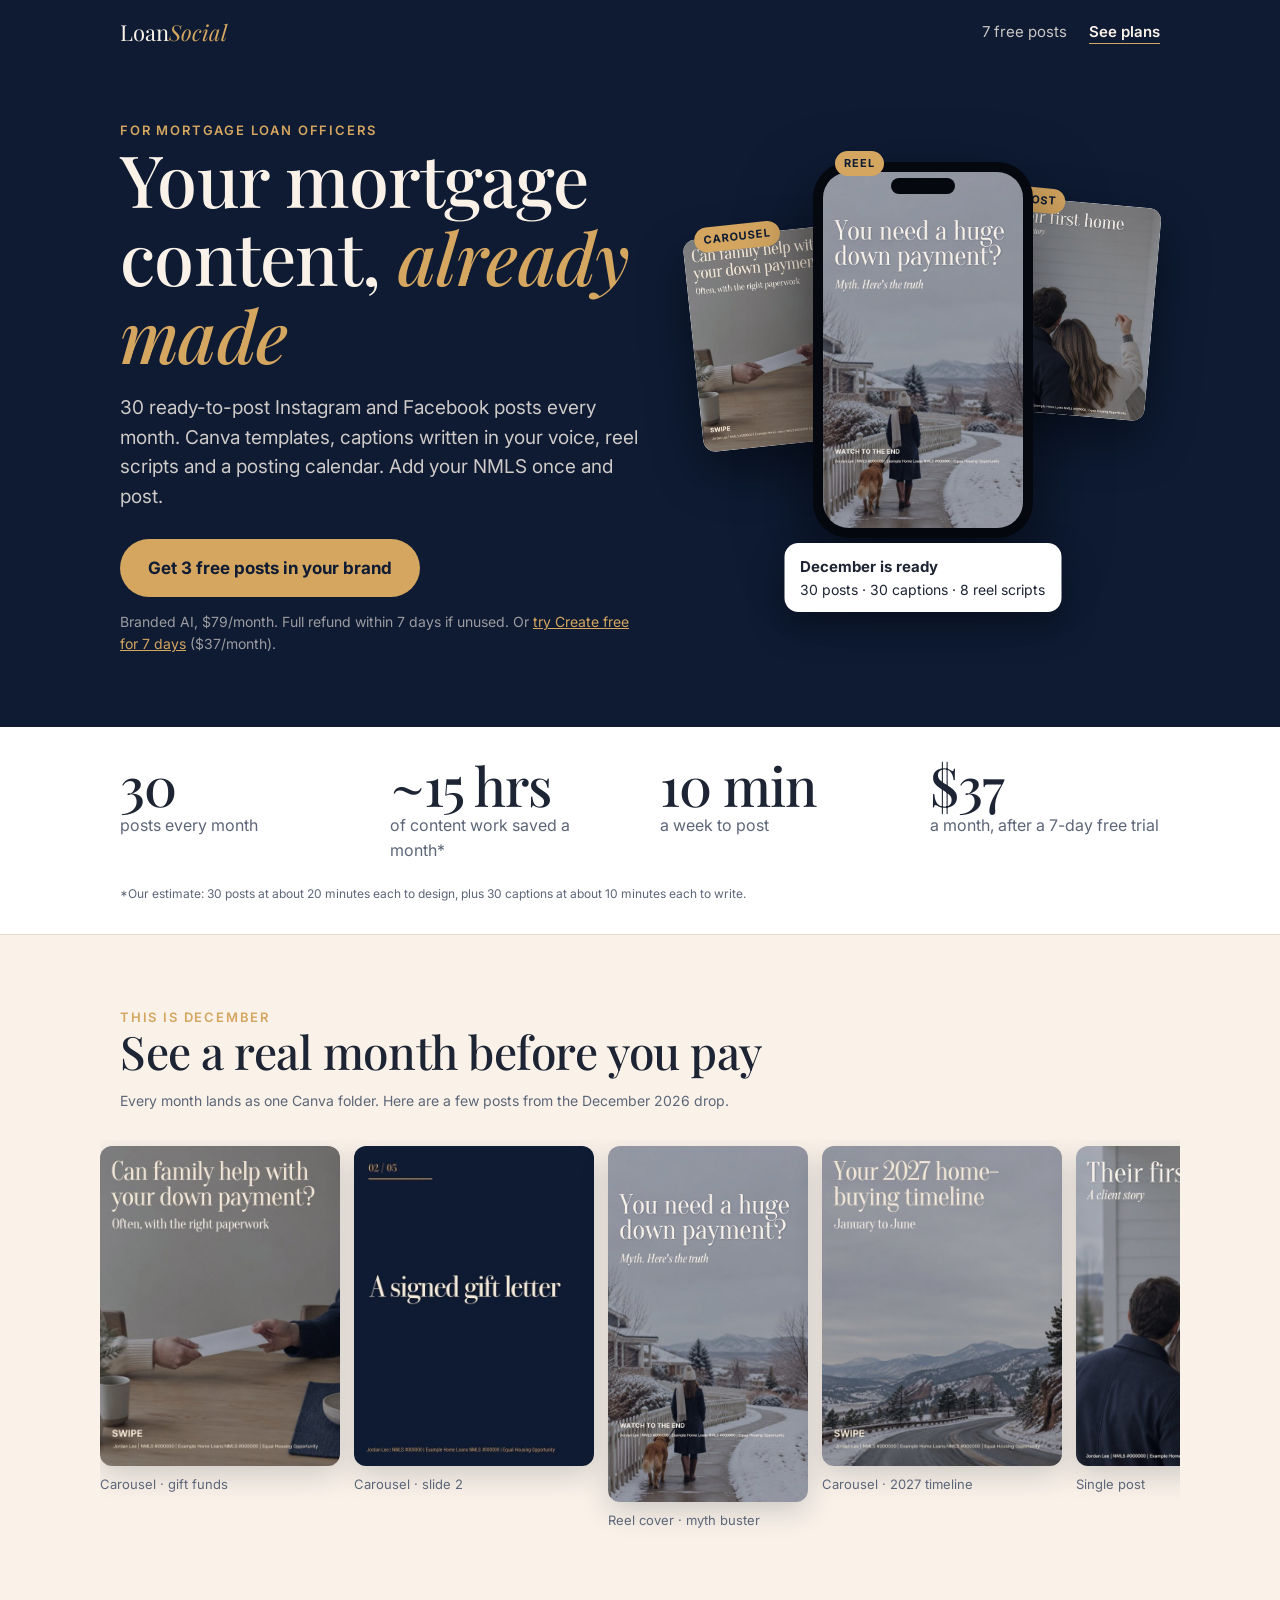
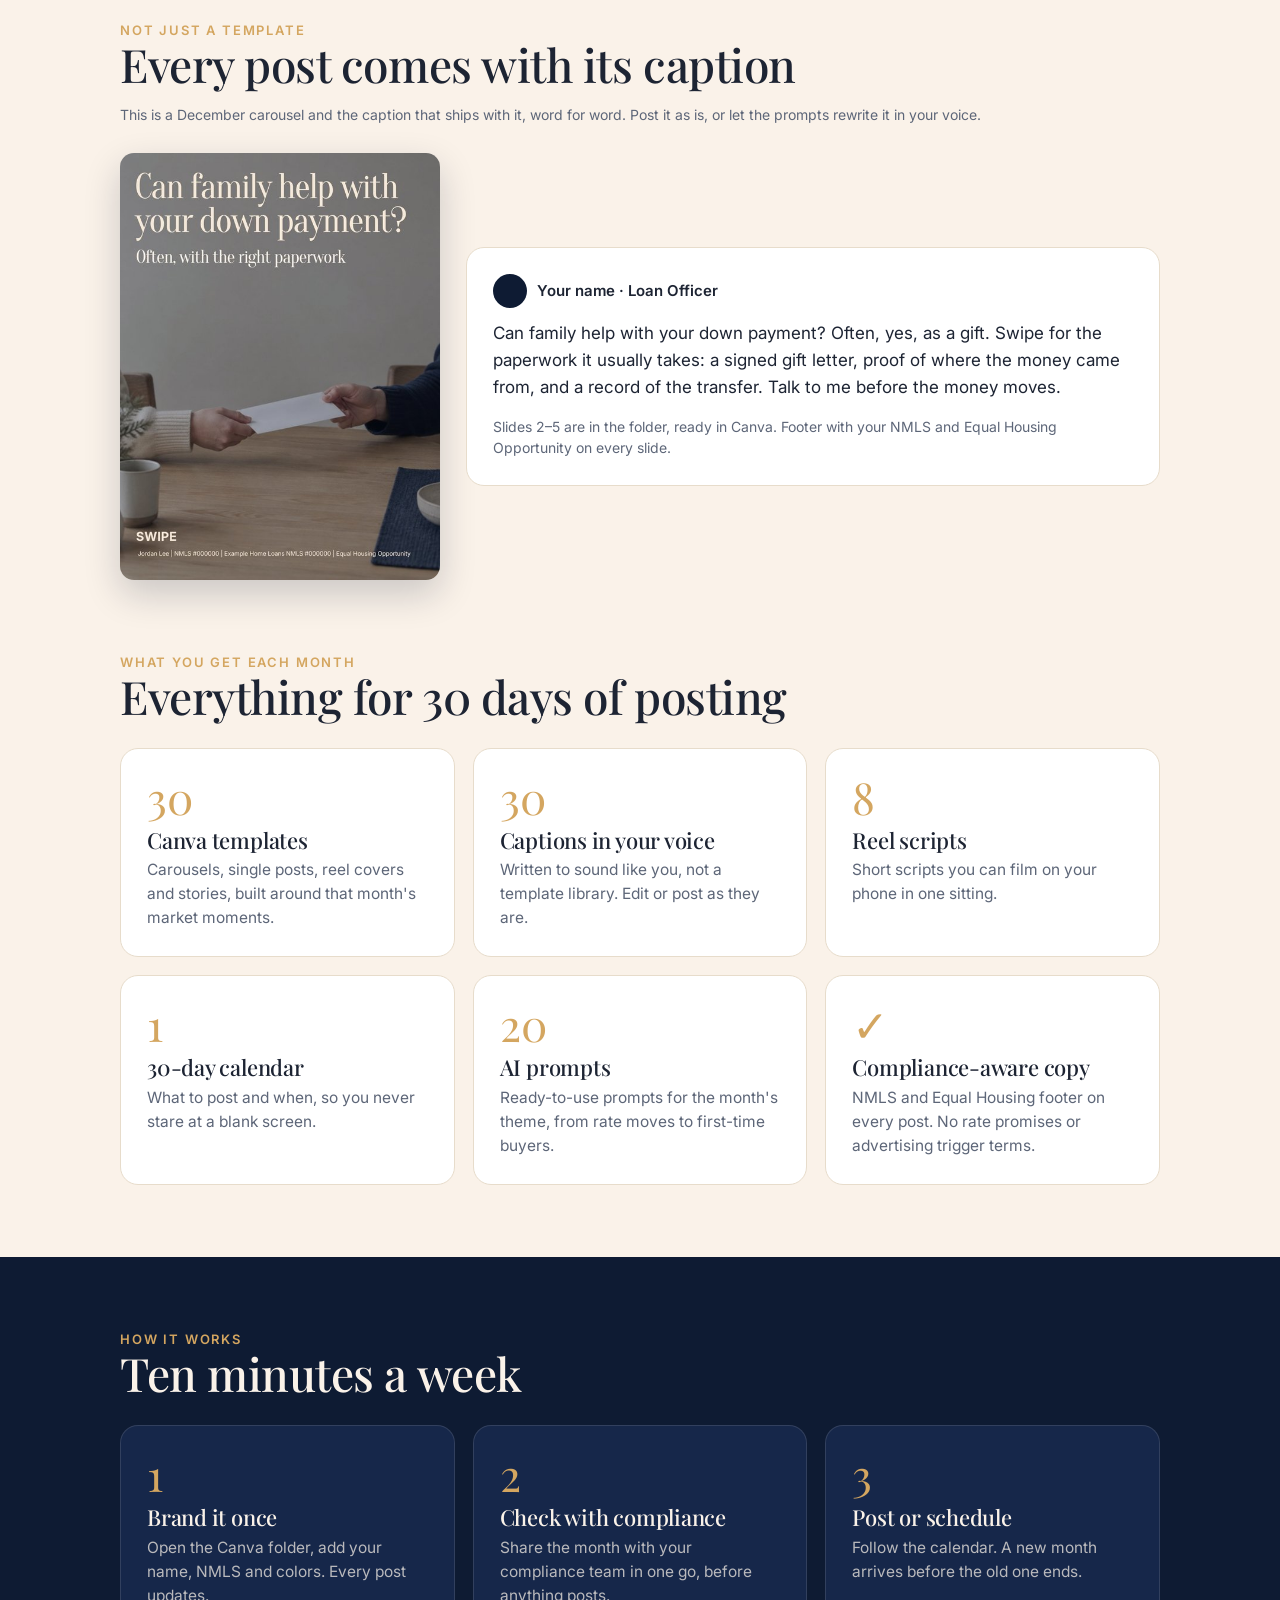
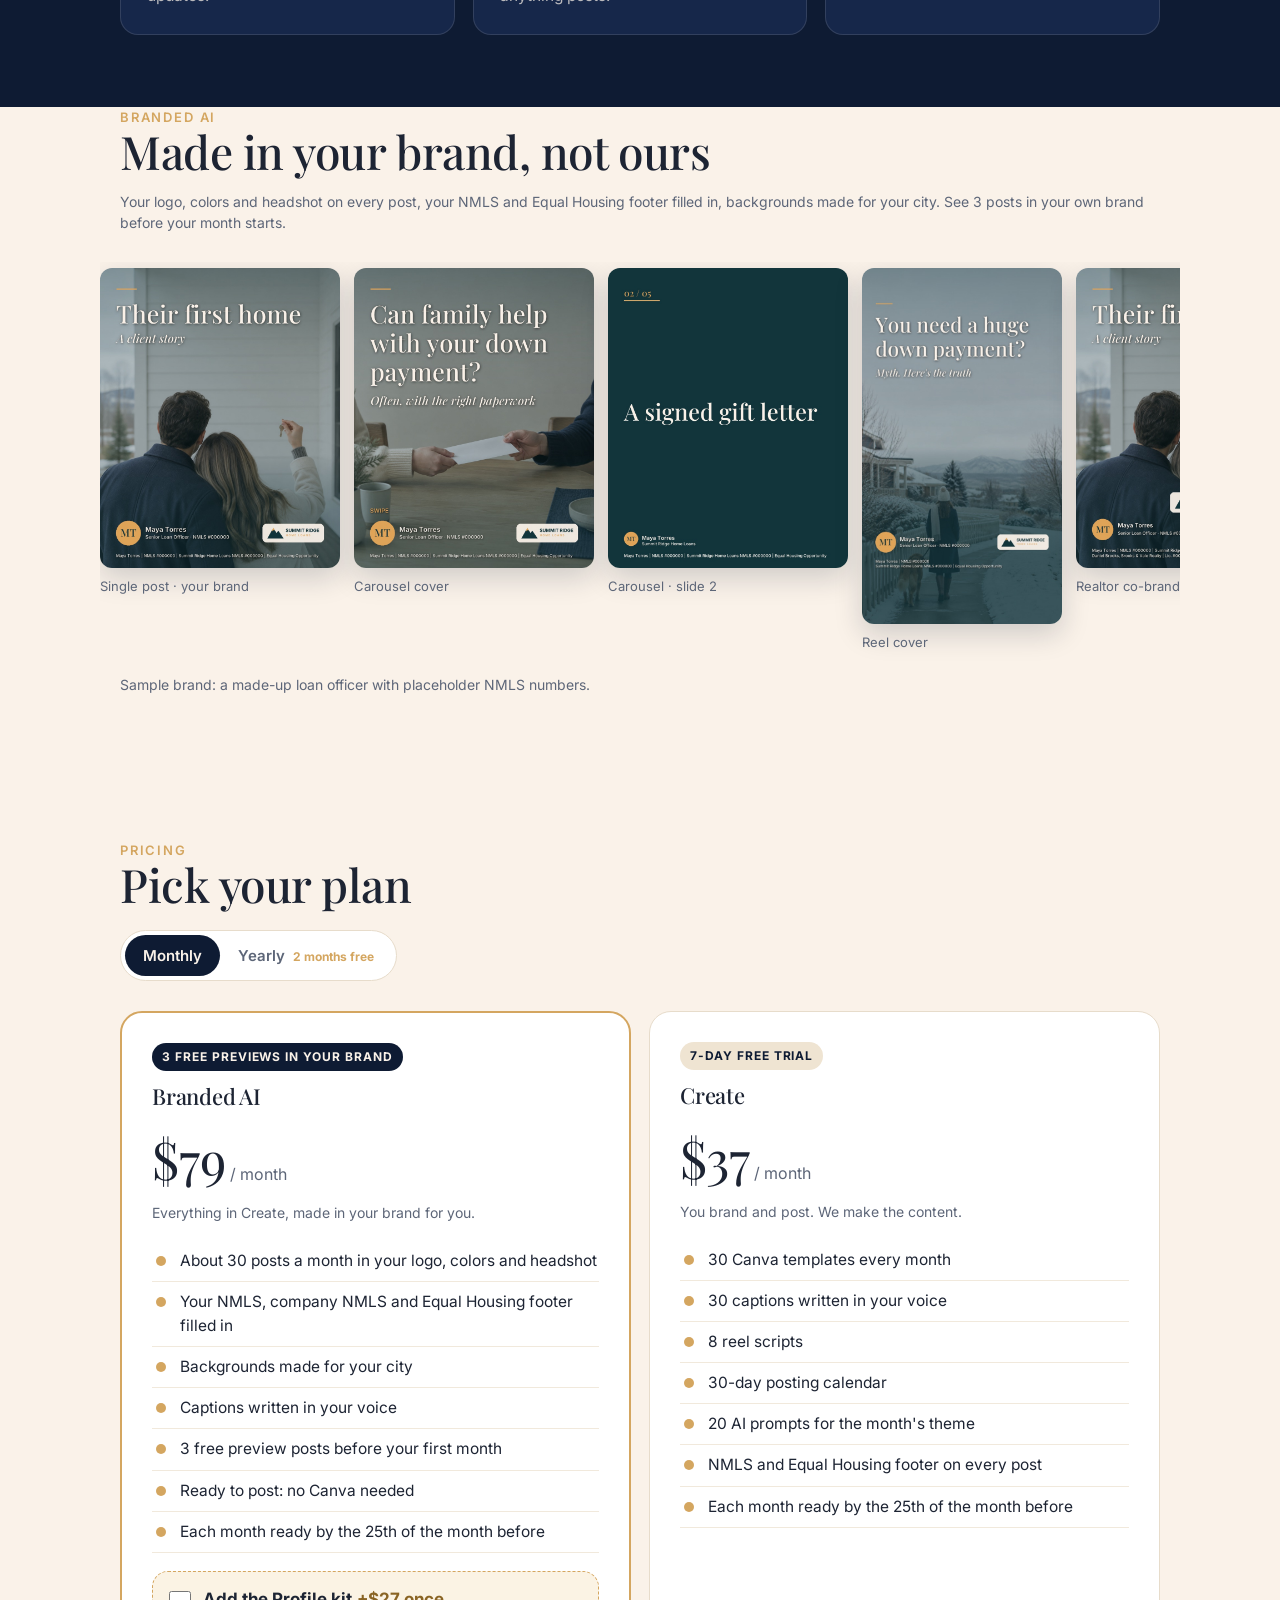
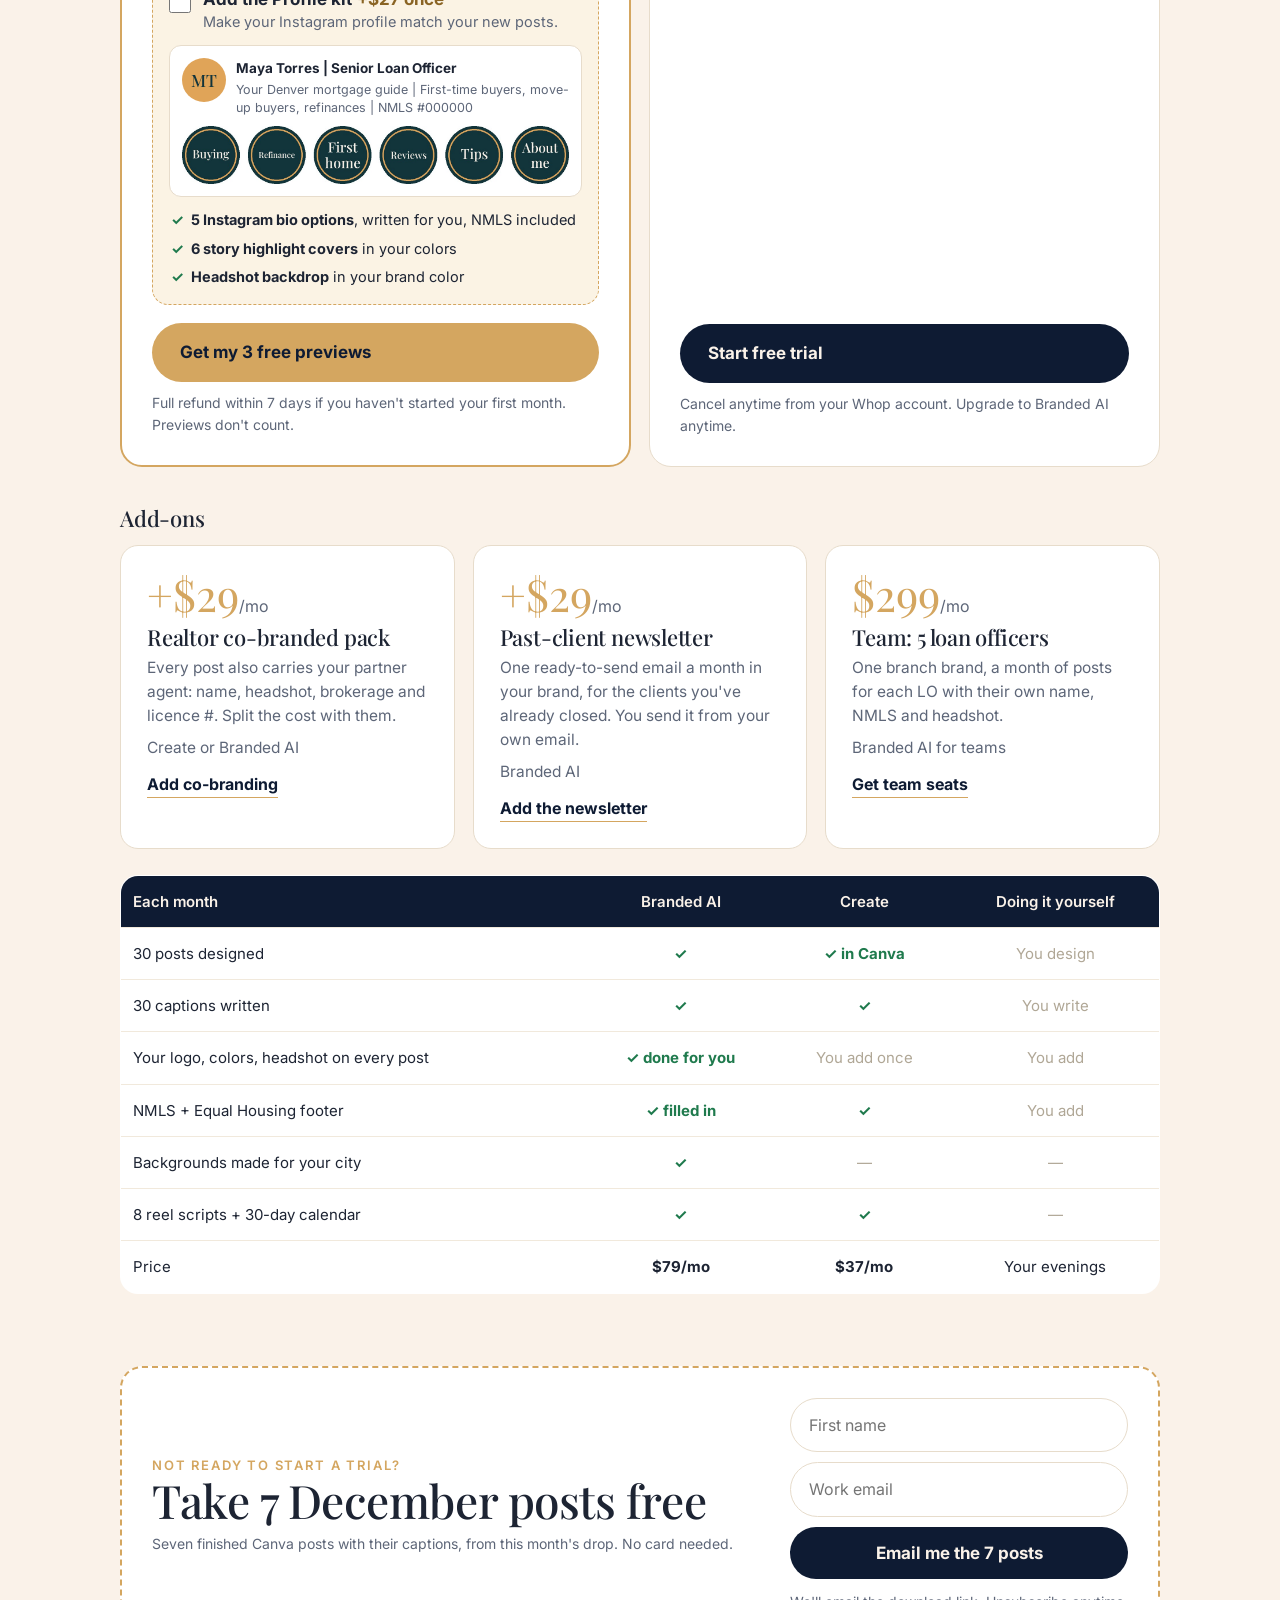
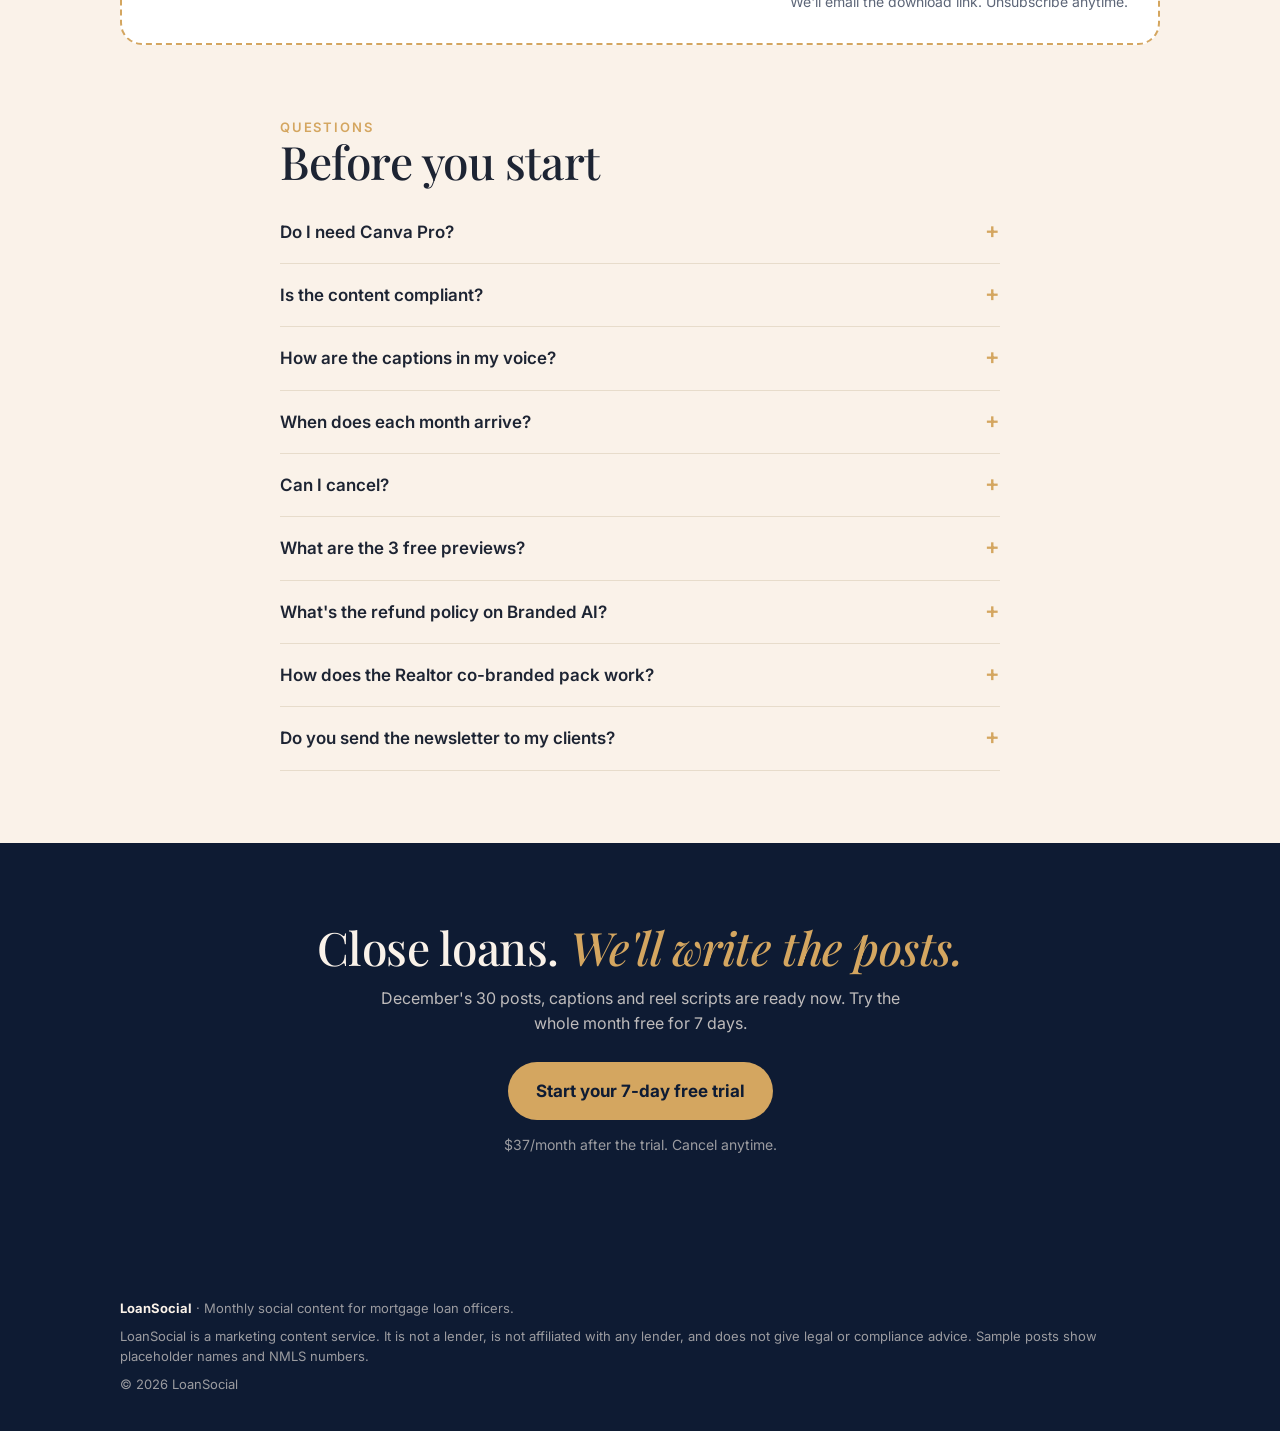
==== commit c4755074: "Profile kit bump: visual preview + clear value; promise delivery by the 25th of the month before Co-" ====
--- a/index.html
+++ b/index.html
@@ -182,8 +182,21 @@
 .bill b{color:var(--gold);font-size:12px;margin-left:4px}
 .bill button.on b{color:var(--gold)}
 .plan .price i{font-style:normal}
-.bump{display:flex;gap:10px;align-items:flex-start;background:#fbf3e4;border:1.5px dashed var(--gold);border-radius:14px;padding:12px 14px;margin:-8px 0 18px;font-size:14.5px;cursor:pointer}
-.bump input{margin-top:3px;width:18px;height:18px;accent-color:#b8893f;flex:none}
+.bump{background:#fbf3e4;border:1.5px dashed var(--gold);border-radius:16px;padding:16px;margin:-8px 0 18px;display:grid;gap:12px}
+.bump:has(input:checked){border-style:solid;background:#f7ead2}
+.bump-head{display:flex;gap:12px;align-items:flex-start;font-size:17px;cursor:pointer;line-height:1.35}
+.bump-head input{margin-top:3px;width:22px;height:22px;accent-color:#b8893f;flex:none;cursor:pointer}
+.bump-head em{font-style:normal;font-weight:700;color:#8a6424;white-space:nowrap}
+.bump-sub{font-size:14.5px;color:var(--muted)}
+.ig{background:#fff;border:1px solid var(--line);border-radius:12px;padding:12px;display:grid;gap:10px}
+.ig-top{display:flex;gap:10px;align-items:flex-start}
+.ig-top i{flex:none;width:44px;height:44px;border-radius:50%;background:#e0a458;color:#12343b;font:500 17px/44px "Playfair Display",serif;text-align:center;font-style:normal}
+.ig-top b{font-size:13.5px;display:block}
+.ig-top p{font-size:12.5px;color:var(--muted);line-height:1.4;margin-top:2px}
+.ig img{width:100%;height:auto;border-radius:8px}
+.plan ul.kit{list-style:none;display:grid;gap:6px;font-size:14.5px;margin:0;flex:none}
+.plan ul.kit li{padding:0 0 0 22px;border:0;position:relative;font-size:14.5px}
+.plan ul.kit li:before{content:"✓";position:absolute;left:2px;top:0;width:auto;height:auto;background:none;border-radius:0;color:#1f7a4d;font-weight:700}
 .addons{display:grid;gap:18px;margin-top:14px}
 @media(min-width:760px){.addons{grid-template-columns:repeat(3,1fr)}}
 .addons .num small{font-size:16px;color:var(--muted);font-family:Inter,sans-serif}
@@ -309,8 +322,20 @@
         <li>Captions written in your voice</li>
         <li>3 free preview posts before your first month</li>
         <li>Ready to post: no Canva needed</li>
+        <li>Each month ready by the 25th of the month before</li>
       </ul>
-      <label class="bump"><input type="checkbox" id="bump"> <span><b>Add the Profile kit, $27 once.</b> Bio options, 6 highlight covers and a headshot backdrop in your colors.</span></label>
+      <div class="bump">
+        <label class="bump-head" for="bump"><input type="checkbox" id="bump"><span><b>Add the Profile kit</b> <em>+$27 once</em><br><span class="bump-sub">Make your Instagram profile match your new posts.</span></span></label>
+        <div class="ig" aria-hidden="true">
+          <div class="ig-top"><i>MT</i><div><b>Maya Torres | Senior Loan Officer</b><p>Your Denver mortgage guide | First-time buyers, move-up buyers, refinances | NMLS #000000</p></div></div>
+          <img src="img/kit_highlights.jpg" alt="" width="1340" height="200">
+        </div>
+        <ul class="kit">
+          <li><b>5 Instagram bio options</b>, written for you, NMLS included</li>
+          <li><b>6 story highlight covers</b> in your colors</li>
+          <li><b>Headshot backdrop</b> in your brand color</li>
+        </ul>
+      </div>
       <a class="btn" id="cta-branded" data-plan="branded" href="#">Get my 3 free previews</a>
       <p class="small" style="margin-top:10px">Full refund within 7 days if you haven't started your first month. Previews don't count.</p>
     </div>
@@ -326,6 +351,7 @@
         <li>30-day posting calendar</li>
         <li>20 AI prompts for the month's theme</li>
         <li>NMLS and Equal Housing footer on every post</li>
+        <li>Each month ready by the 25th of the month before</li>
       </ul>
       <a class="btn dark" id="cta-create" data-plan="create" href="#">Start free trial</a>
       <p class="small" style="margin-top:10px">Cancel anytime from your Whop account. Upgrade to Branded AI anytime.</p>
@@ -381,7 +407,7 @@
   <details><summary>Do I need Canva Pro?</summary><p>No. The templates open in free Canva. Pro makes branding faster because you can apply your brand kit to every post at once.</p></details>
   <details><summary>Is the content compliant?</summary><p>Every post carries an NMLS and Equal Housing Opportunity footer, and the copy avoids rate promises and advertising trigger terms. Rules differ by lender and state, so your compliance team should still review before you post. LoanSocial does not replace them.</p></details>
   <details><summary>How are the captions in my voice?</summary><p>When you join, you answer a few questions about how you talk to clients. Captions are written to match, and the AI prompts let you rewrite any of them in seconds.</p></details>
-  <details><summary>When does each month arrive?</summary><p>Before the month starts, so you can review it with compliance first.</p></details>
+  <details><summary>When does each month arrive?</summary><p>By the 25th of the month before, so you have time to review it with compliance before the 1st. Create members get December's posts now; January's land by 25 December. On Branded AI your 3 previews arrive within one business day of setup and your first month within 2 business days of approving them; after that, every month by the 25th.</p></details>
   <details><summary>Can I cancel?</summary><p>Yes, anytime, from your Whop account. If you cancel during the 7-day trial you are not charged.</p></details>
   <details><summary>What are the 3 free previews?</summary><p>After you join Branded AI and add your logo, colors, headshot and NMLS details, we make 3 real posts in your brand within one business day. They're yours to keep and post. They don't count as using your plan.</p></details>
   <details><summary>What's the refund policy on Branded AI?</summary><p>Full refund within 7 days of purchase as long as you haven't started your first monthly batch. Previews don't count. Once you approve your previews and start your month, you can still cancel anytime and you won't be billed again.</p></details>
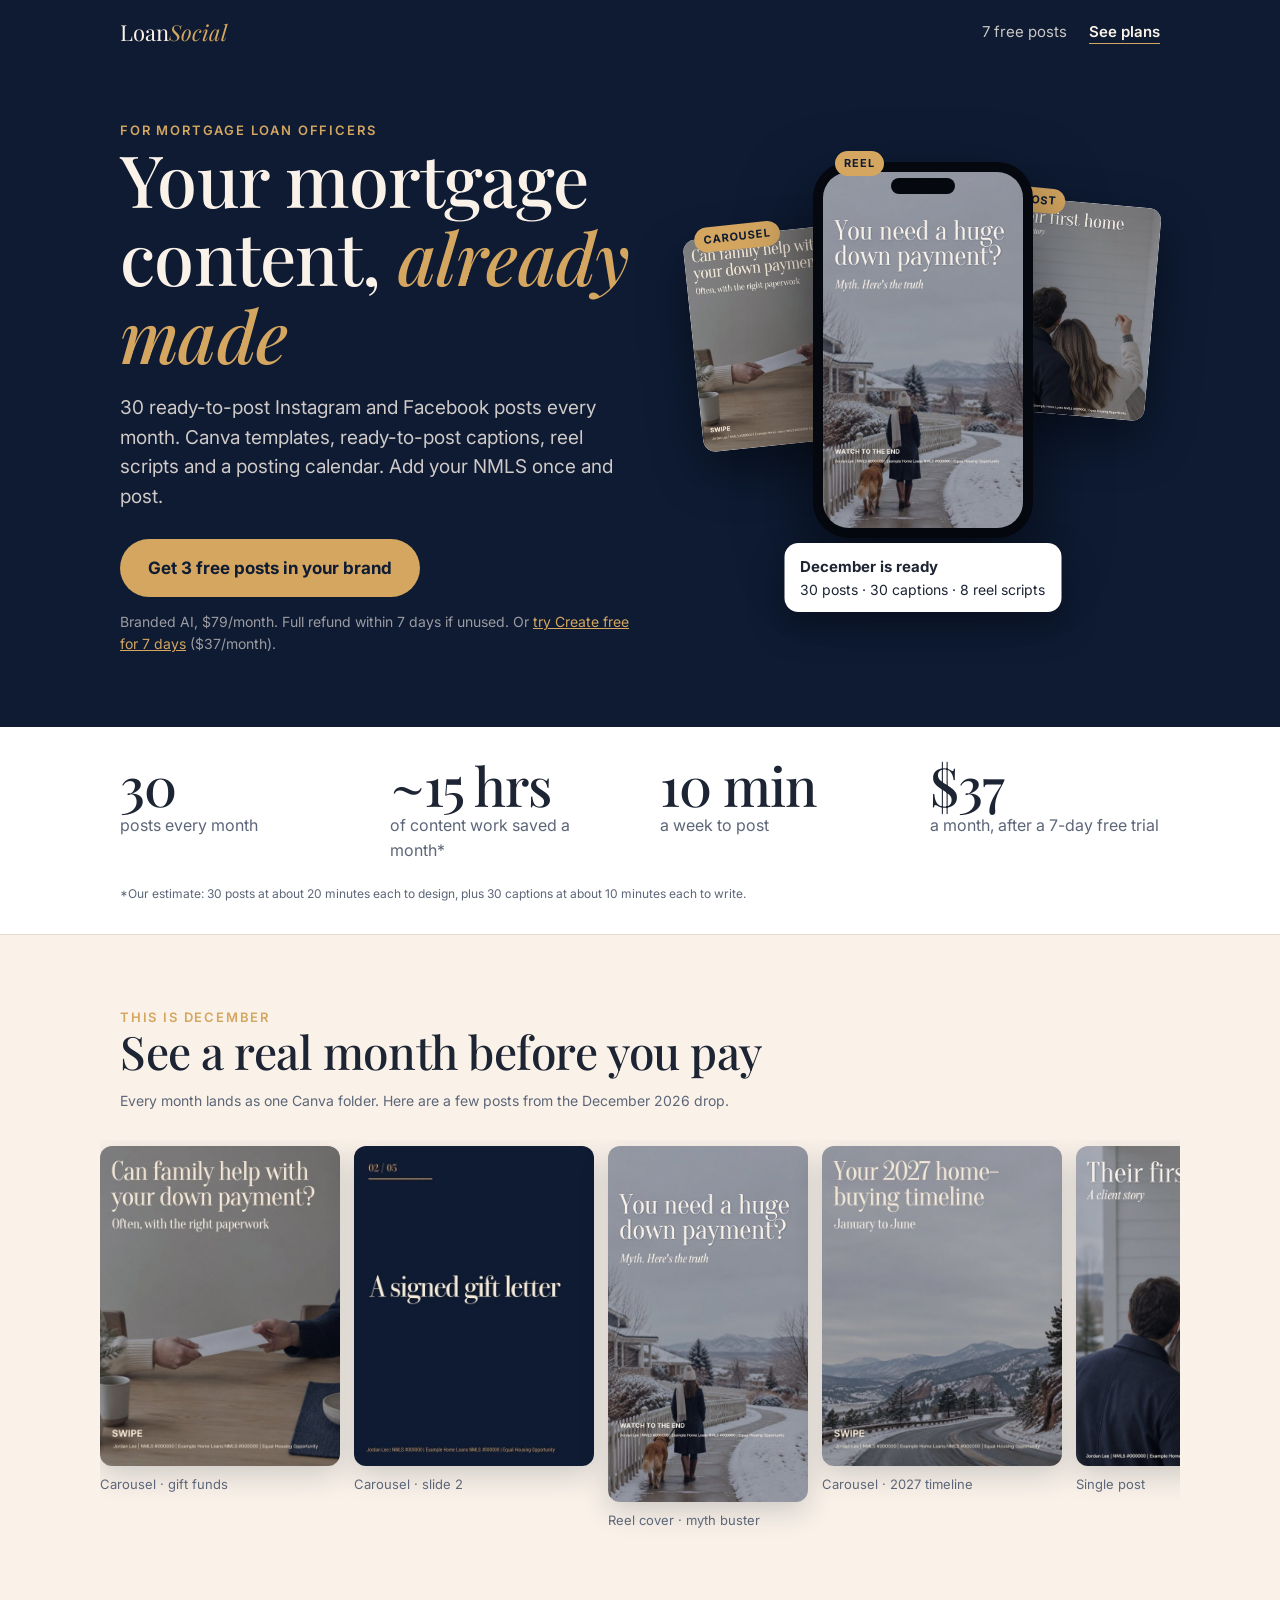
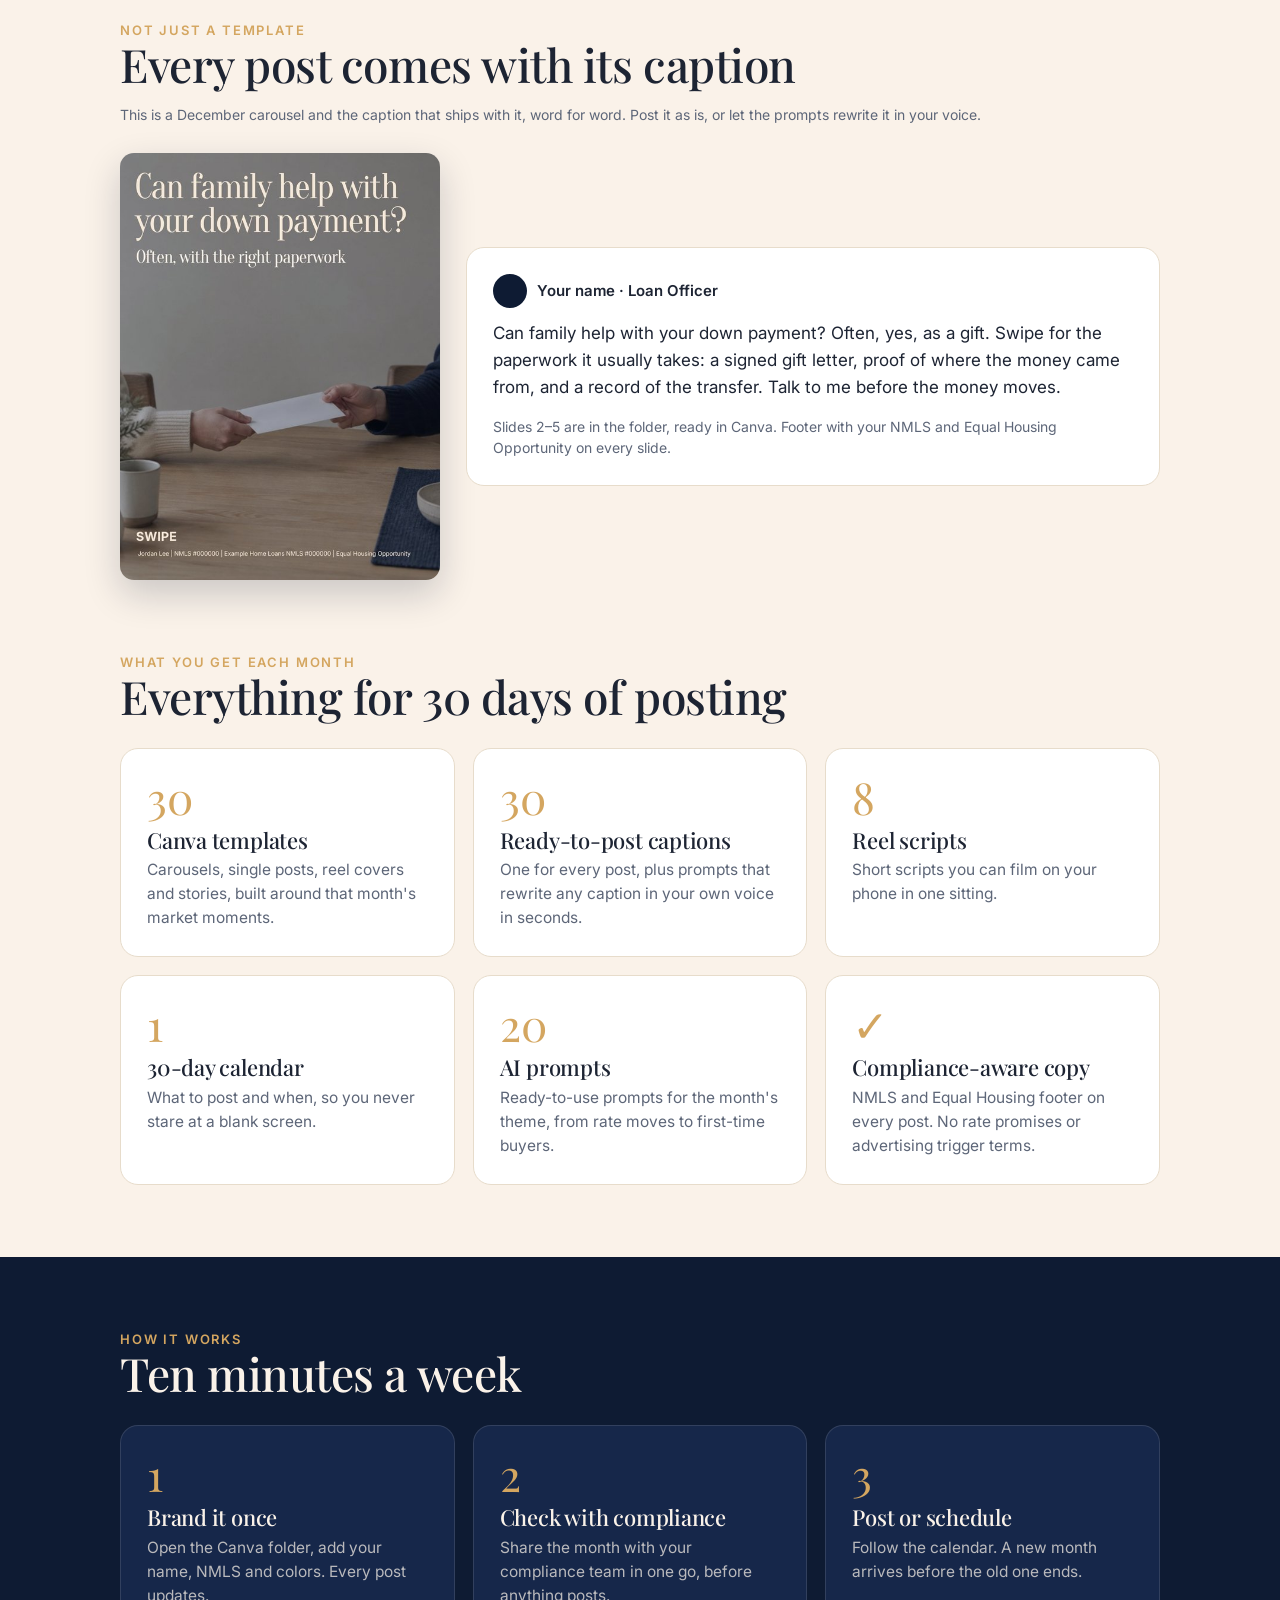
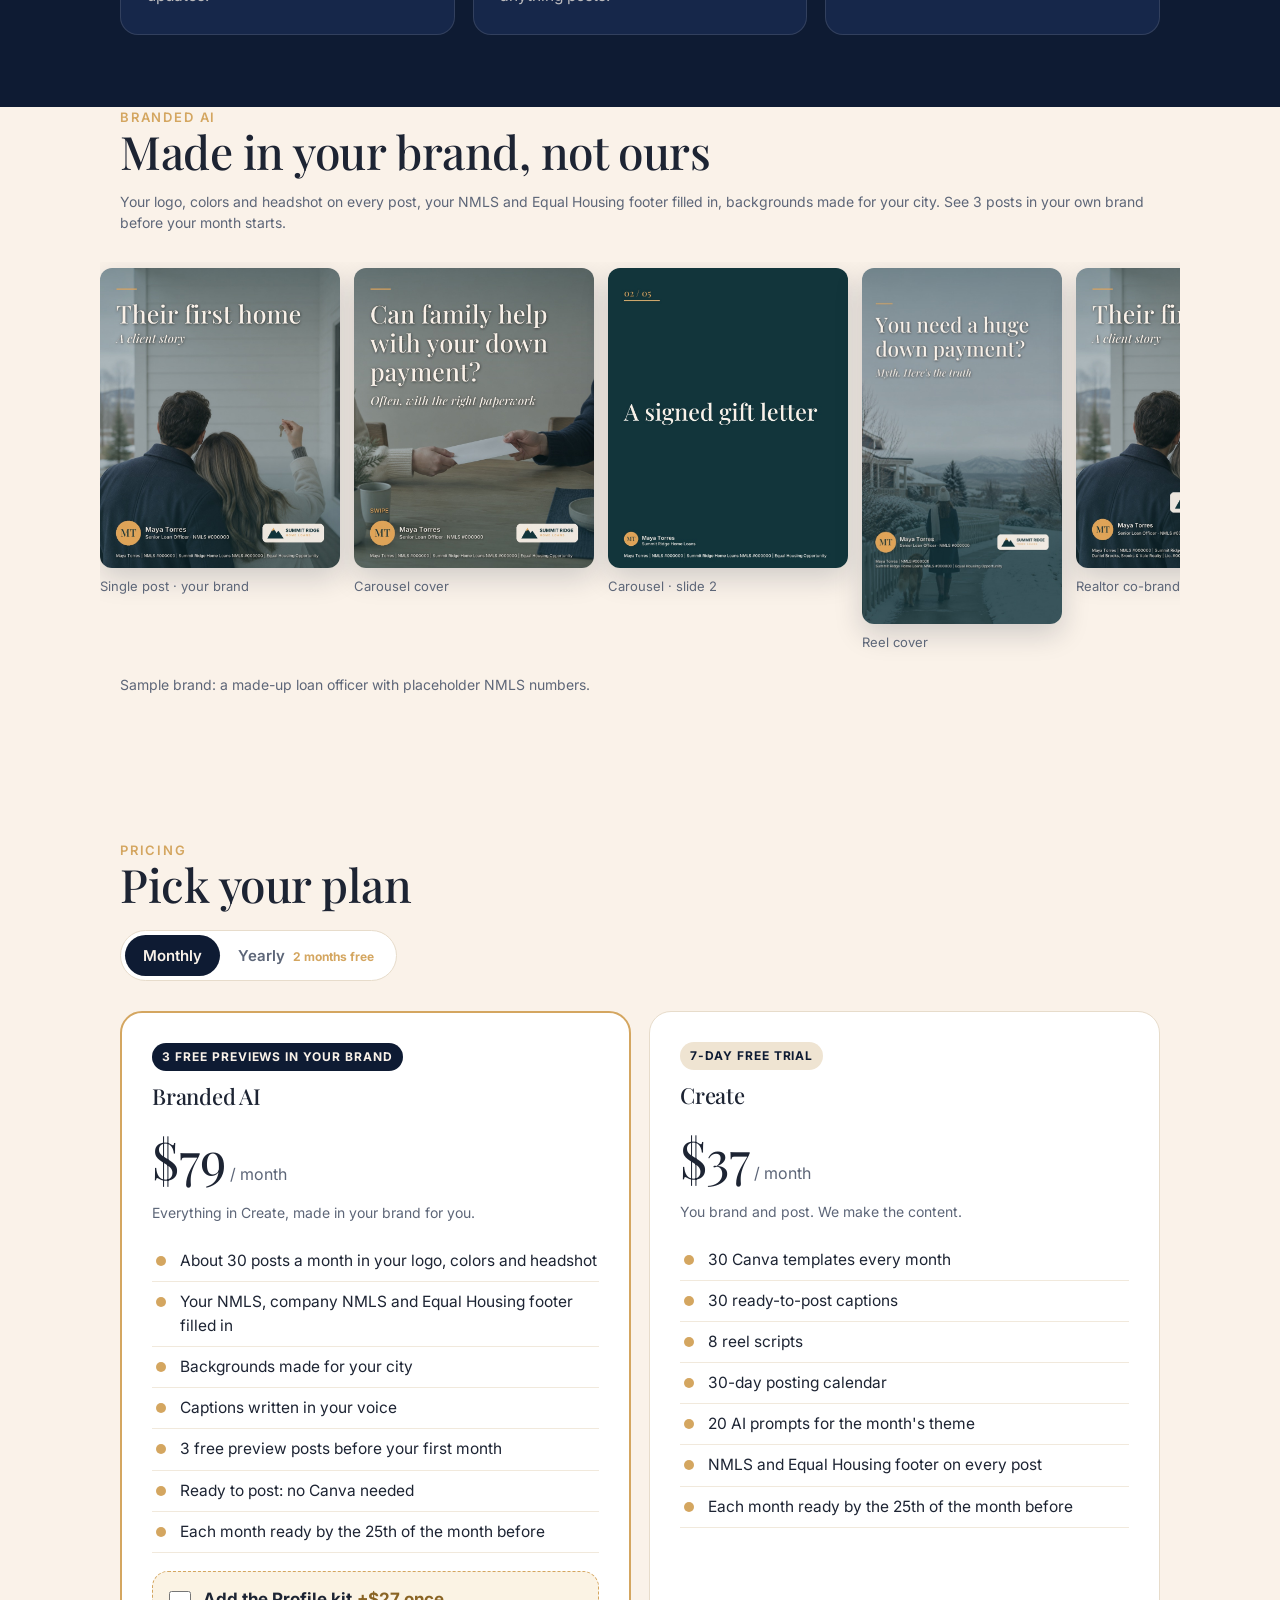
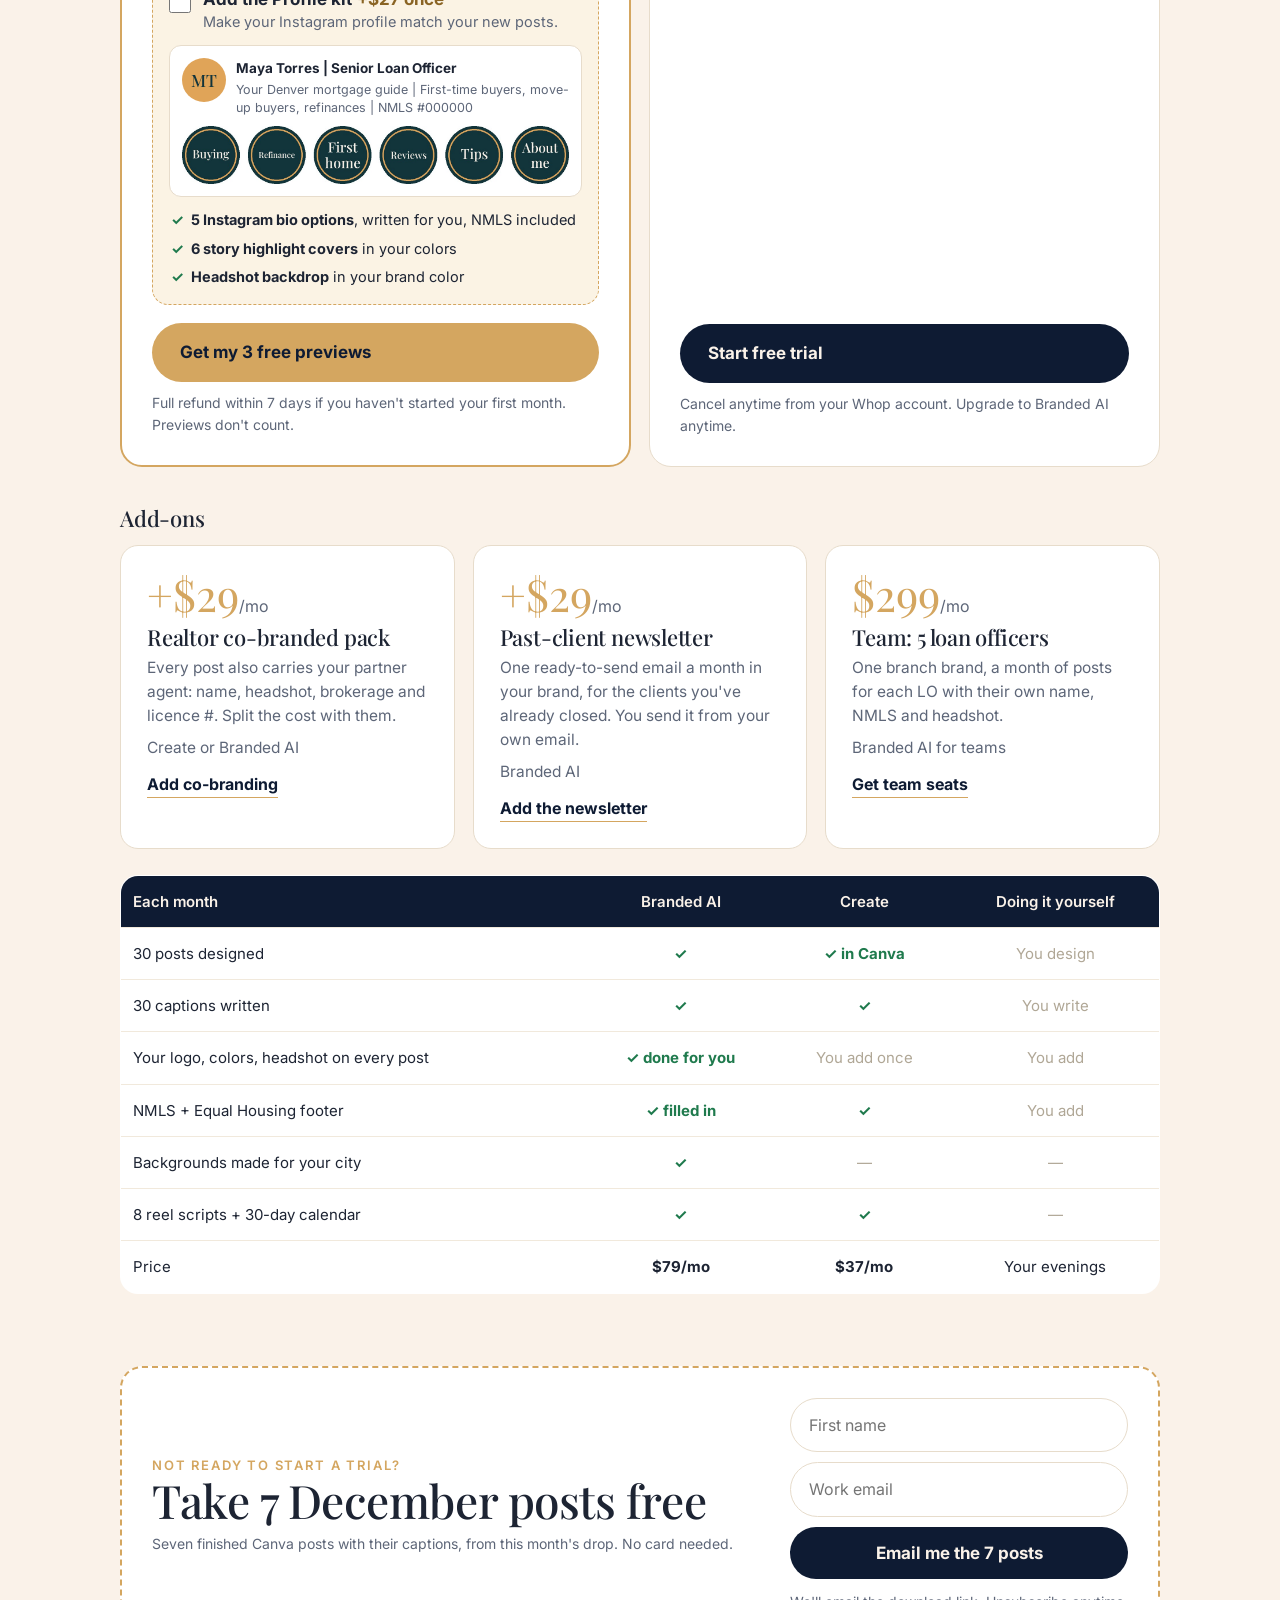
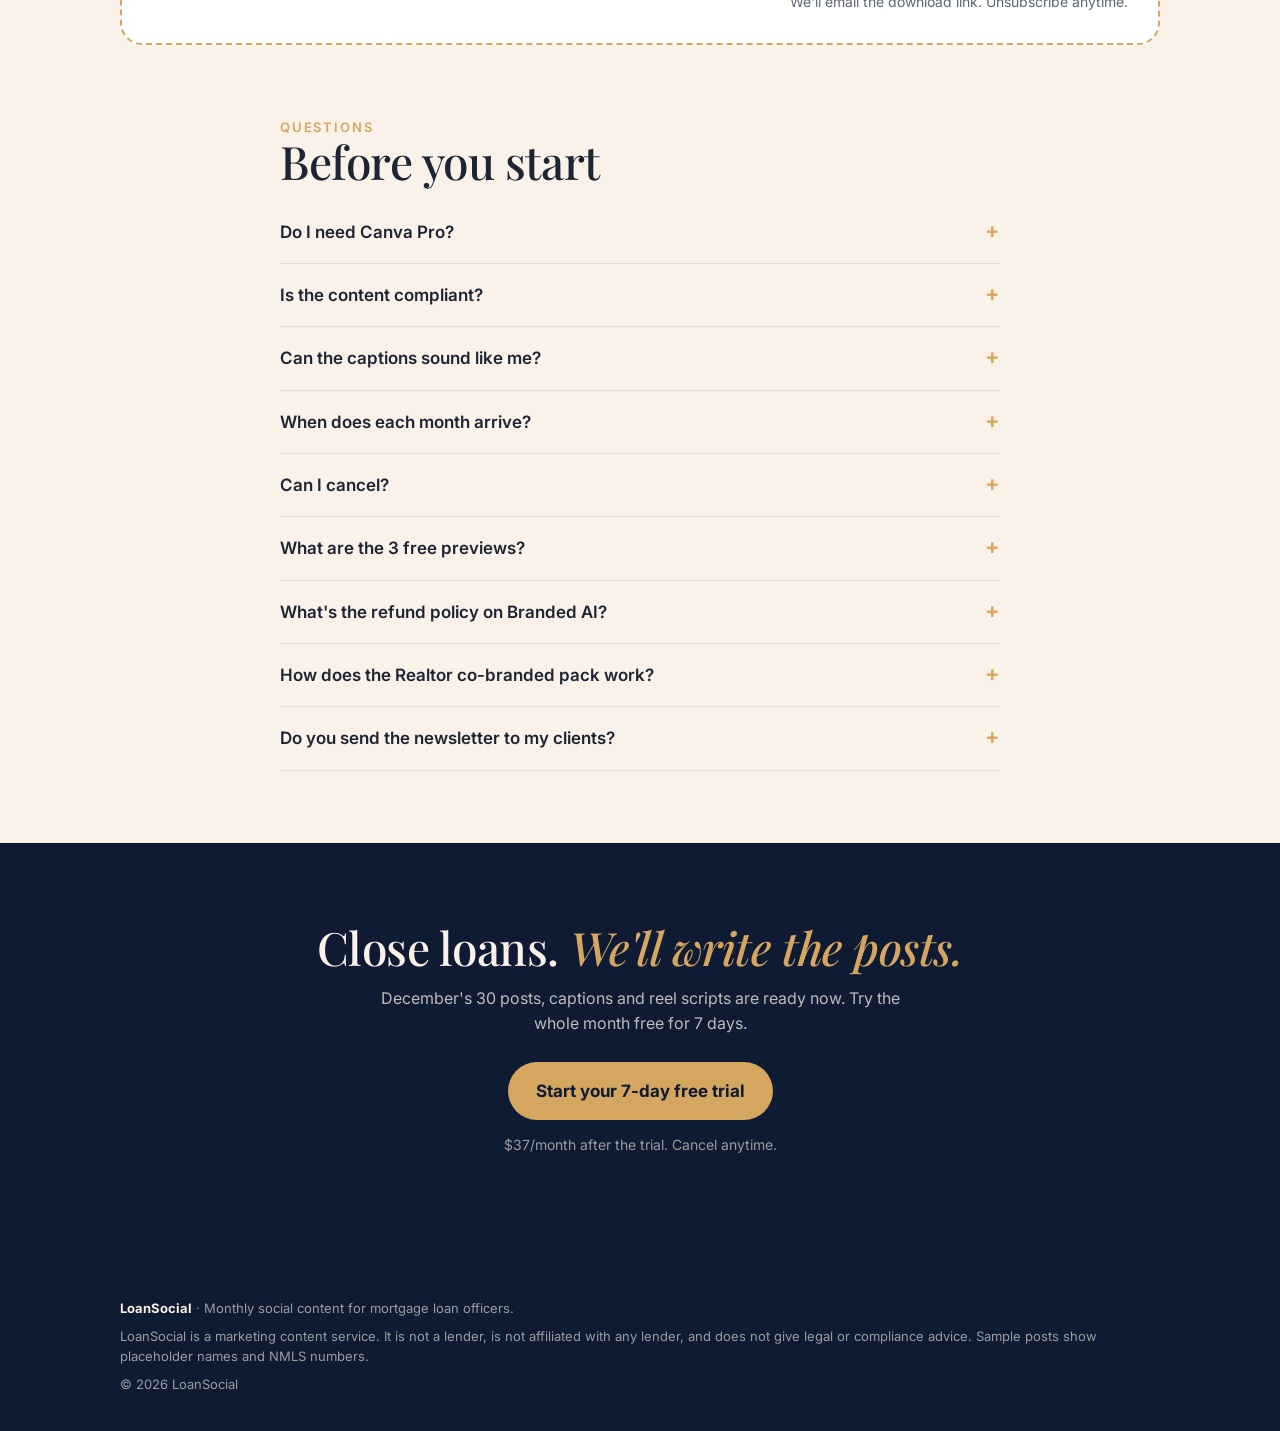
==== commit 5ec00355: "Remove per-buyer voice claim not yet delivered" ====
--- a/index.html
+++ b/index.html
@@ -4,7 +4,7 @@
 <meta charset="utf-8">
 <meta name="viewport" content="width=device-width, initial-scale=1">
 <title>LoanSocial | Monthly social content for loan officers</title>
-<meta name="description" content="30 ready-to-post Instagram and Facebook posts a month for mortgage loan officers. Canva templates, captions in your voice, reel scripts and a 30-day calendar.">
+<meta name="description" content="30 ready-to-post Instagram and Facebook posts a month for mortgage loan officers. Canva templates, captions, reel scripts and a 30-day calendar.">
 <meta property="og:title" content="LoanSocial | Your mortgage content, already made">
 <meta property="og:description" content="30 posts a month for loan officers. Canva templates, captions, reel scripts and a calendar.">
 <meta property="og:image" content="img/d03.jpg">
@@ -217,7 +217,7 @@
   <div>
     <p class="eyebrow">For mortgage loan officers</p>
     <h1>Your mortgage content, <em>already made</em></h1>
-    <p class="lead">30 ready-to-post Instagram and Facebook posts every month. Canva templates, captions written in your voice, reel scripts and a posting calendar. Add your NMLS once and post.</p>
+    <p class="lead">30 ready-to-post Instagram and Facebook posts every month. Canva templates, ready-to-post captions, reel scripts and a posting calendar. Add your NMLS once and post.</p>
     <a class="btn" href="#branded">Get 3 free posts in your brand</a>
     <p class="note">Branded AI, $79/month. Full refund within 7 days if unused. Or <a href="#pricing" style="color:var(--gold)">try Create free for 7 days</a> ($37/month).</p>
   </div>
@@ -270,7 +270,7 @@
   <h2>Everything for 30 days of posting</h2>
   <div class="grid-3" style="margin-top:26px">
     <div class="card"><div class="num">30</div><h3>Canva templates</h3><p>Carousels, single posts, reel covers and stories, built around that month's market moments.</p></div>
-    <div class="card"><div class="num">30</div><h3>Captions in your voice</h3><p>Written to sound like you, not a template library. Edit or post as they are.</p></div>
+    <div class="card"><div class="num">30</div><h3>Ready-to-post captions</h3><p>One for every post, plus prompts that rewrite any caption in your own voice in seconds.</p></div>
     <div class="card"><div class="num">8</div><h3>Reel scripts</h3><p>Short scripts you can film on your phone in one sitting.</p></div>
     <div class="card"><div class="num">1</div><h3>30-day calendar</h3><p>What to post and when, so you never stare at a blank screen.</p></div>
     <div class="card"><div class="num">20</div><h3>AI prompts</h3><p>Ready-to-use prompts for the month's theme, from rate moves to first-time buyers.</p></div>
@@ -346,7 +346,7 @@
       <p class="small" data-m="You brand and post. We make the content." data-y="$30.83 a month, billed yearly. Two months free.">You brand and post. We make the content.</p>
       <ul>
         <li>30 Canva templates every month</li>
-        <li>30 captions written in your voice</li>
+        <li>30 ready-to-post captions</li>
         <li>8 reel scripts</li>
         <li>30-day posting calendar</li>
         <li>20 AI prompts for the month's theme</li>
@@ -406,7 +406,7 @@
   <h2>Before you start</h2>
   <details><summary>Do I need Canva Pro?</summary><p>No. The templates open in free Canva. Pro makes branding faster because you can apply your brand kit to every post at once.</p></details>
   <details><summary>Is the content compliant?</summary><p>Every post carries an NMLS and Equal Housing Opportunity footer, and the copy avoids rate promises and advertising trigger terms. Rules differ by lender and state, so your compliance team should still review before you post. LoanSocial does not replace them.</p></details>
-  <details><summary>How are the captions in my voice?</summary><p>When you join, you answer a few questions about how you talk to clients. Captions are written to match, and the AI prompts let you rewrite any of them in seconds.</p></details>
+  <details><summary>Can the captions sound like me?</summary><p>Yes. Each month includes AI prompts that rewrite any caption in your own words in seconds. Post them as they are or make them yours.</p></details>
   <details><summary>When does each month arrive?</summary><p>By the 25th of the month before, so you have time to review it with compliance before the 1st. Create members get December's posts now; January's land by 25 December. On Branded AI your 3 previews arrive within one business day of setup and your first month within 2 business days of approving them; after that, every month by the 25th.</p></details>
   <details><summary>Can I cancel?</summary><p>Yes, anytime, from your Whop account. If you cancel during the 7-day trial you are not charged.</p></details>
   <details><summary>What are the 3 free previews?</summary><p>After you join Branded AI and add your logo, colors, headshot and NMLS details, we make 3 real posts in your brand within one business day. They're yours to keep and post. They don't count as using your plan.</p></details>
@@ -418,7 +418,7 @@
 <section class="closing"><div class="wrap">
   <h2>Close loans. <em>We'll write the posts.</em></h2>
   <p>December's 30 posts, captions and reel scripts are ready now. Try the whole month free for 7 days.</p>
-  <a class="btn cta" data-plan="create" href="https://whop.com/loansocial/loansocial-create/">Start your 7-day free trial</a>
+  <a class="btn cta" data-plan="create" href="https://whop.com/checkout/plan_DacZTAzCU8mz7/">Start your 7-day free trial</a>
   <p class="note" style="margin-top:14px;color:rgba(250,242,233,.6);font-size:14px">$37/month after the trial. Cancel anytime.</p>
 </div></section>
 
@@ -462,7 +462,7 @@
 },{passive:true});
 </script>
 <script>
-var CHECKOUT={"create_month": "https://whop.com/loansocial/loansocial-create/", "create_year": "https://whop.com/checkout/plan_MexNpYQp44EKR/", "branded_month": "https://whop.com/checkout/plan_yXm9cH7nG8c97/", "branded_year": "https://whop.com/checkout/plan_yzmDgvoQUboJ8/", "branded_month_kit": "https://whop.com/checkout/plan_E3DnxP1Yxvev9/", "branded_year_kit": "https://whop.com/checkout/plan_eQUbofECXIzCe/", "cobrand": "https://whop.com/checkout/plan_uAyDTqqNwTYib/", "newsletter": "https://whop.com/checkout/plan_FquTphD5tUmMX/", "team": "https://whop.com/checkout/plan_szA0N8llEI00v/", "kit": "https://whop.com/checkout/plan_2txn4VhmFFAUQ/", "upgrade": "https://whop.com/checkout/plan_yXm9cH7nG8c97/"};
+var CHECKOUT={"create_month": "https://whop.com/checkout/plan_DacZTAzCU8mz7/", "create_year": "https://whop.com/checkout/plan_MexNpYQp44EKR/", "branded_month": "https://whop.com/checkout/plan_yXm9cH7nG8c97/", "branded_year": "https://whop.com/checkout/plan_yzmDgvoQUboJ8/", "branded_month_kit": "https://whop.com/checkout/plan_E3DnxP1Yxvev9/", "branded_year_kit": "https://whop.com/checkout/plan_eQUbofECXIzCe/", "cobrand": "https://whop.com/checkout/plan_uAyDTqqNwTYib/", "newsletter": "https://whop.com/checkout/plan_FquTphD5tUmMX/", "team": "https://whop.com/checkout/plan_szA0N8llEI00v/", "kit": "https://whop.com/checkout/plan_2txn4VhmFFAUQ/", "upgrade": "https://whop.com/checkout/plan_yXm9cH7nG8c97/"};
 (function(){
   /* checkout URLs come from branded/checkout.json (apply_pricing.py fills CHECKOUT) */
   var C=CHECKOUT,bill='month';
@@ -486,5 +486,6 @@
   set();
 })();
 </script>
+<script src="checkout.js" defer></script>
 </body>
 </html>
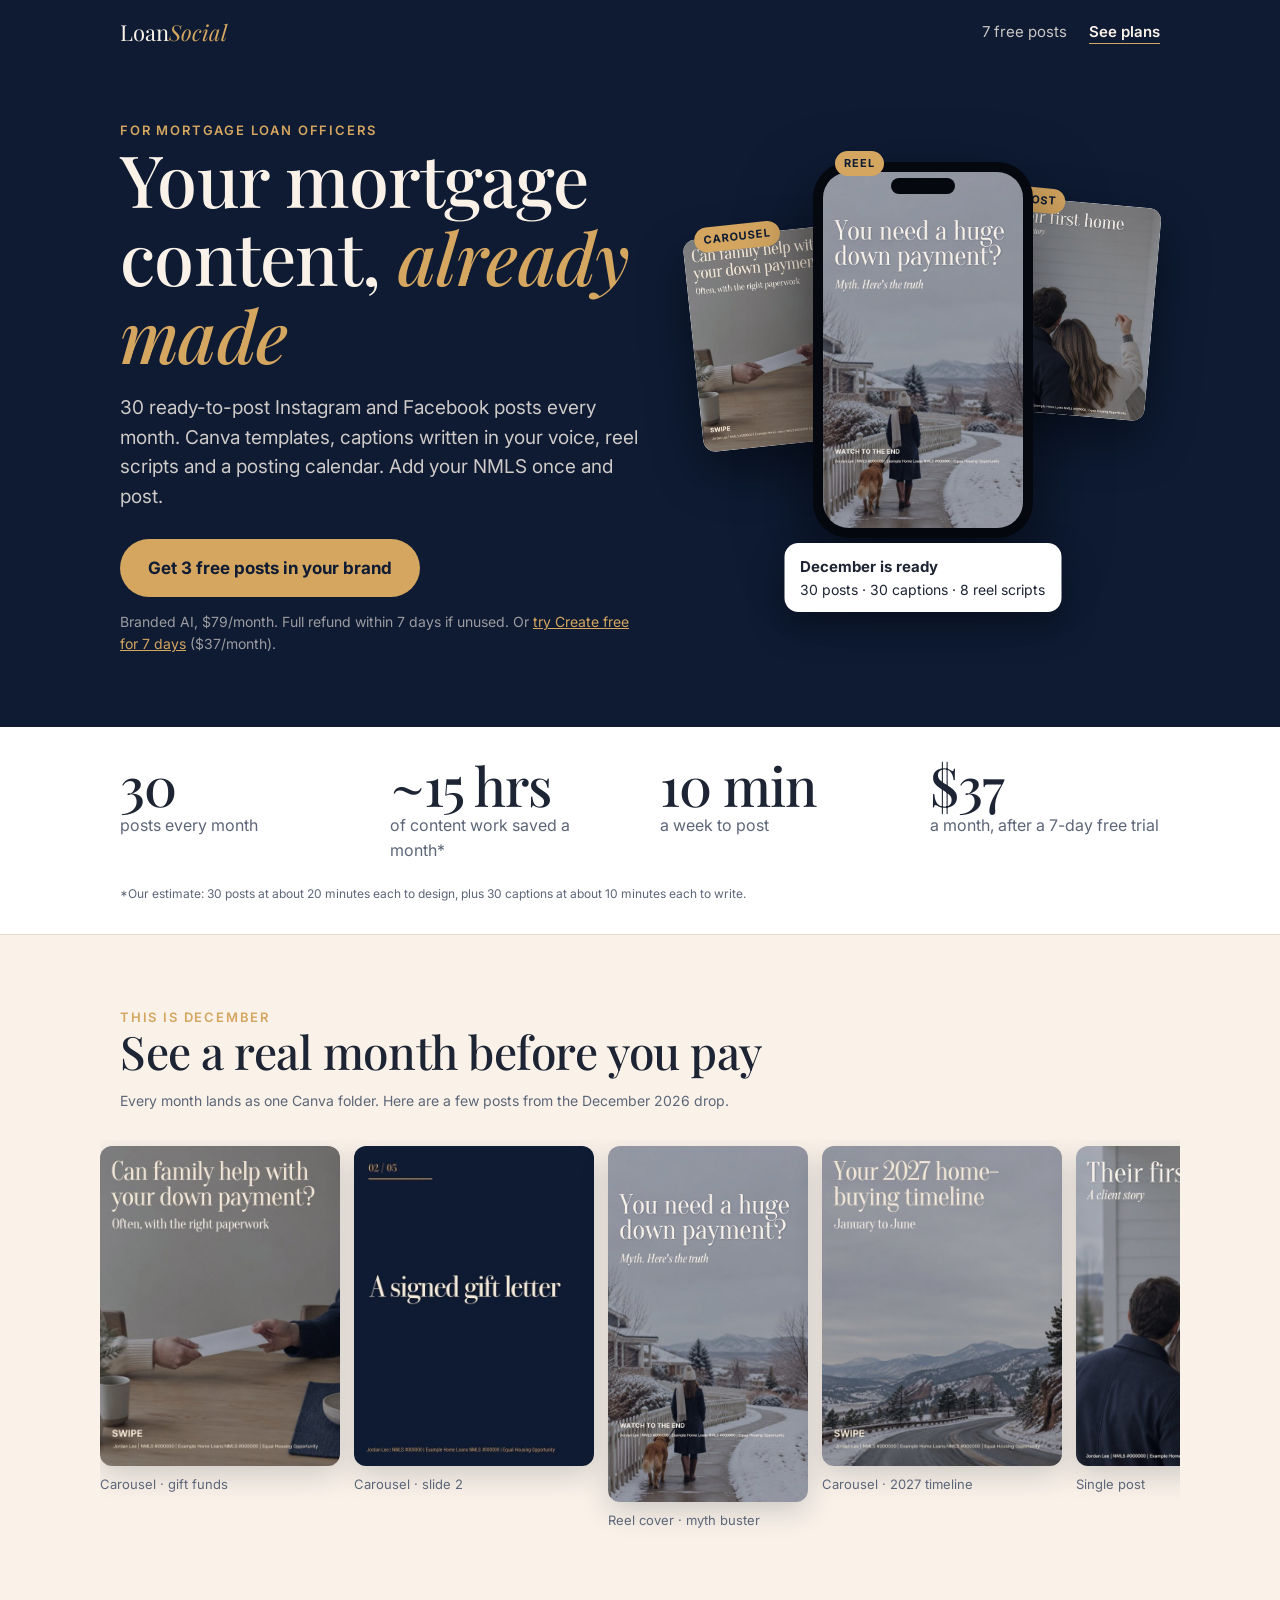
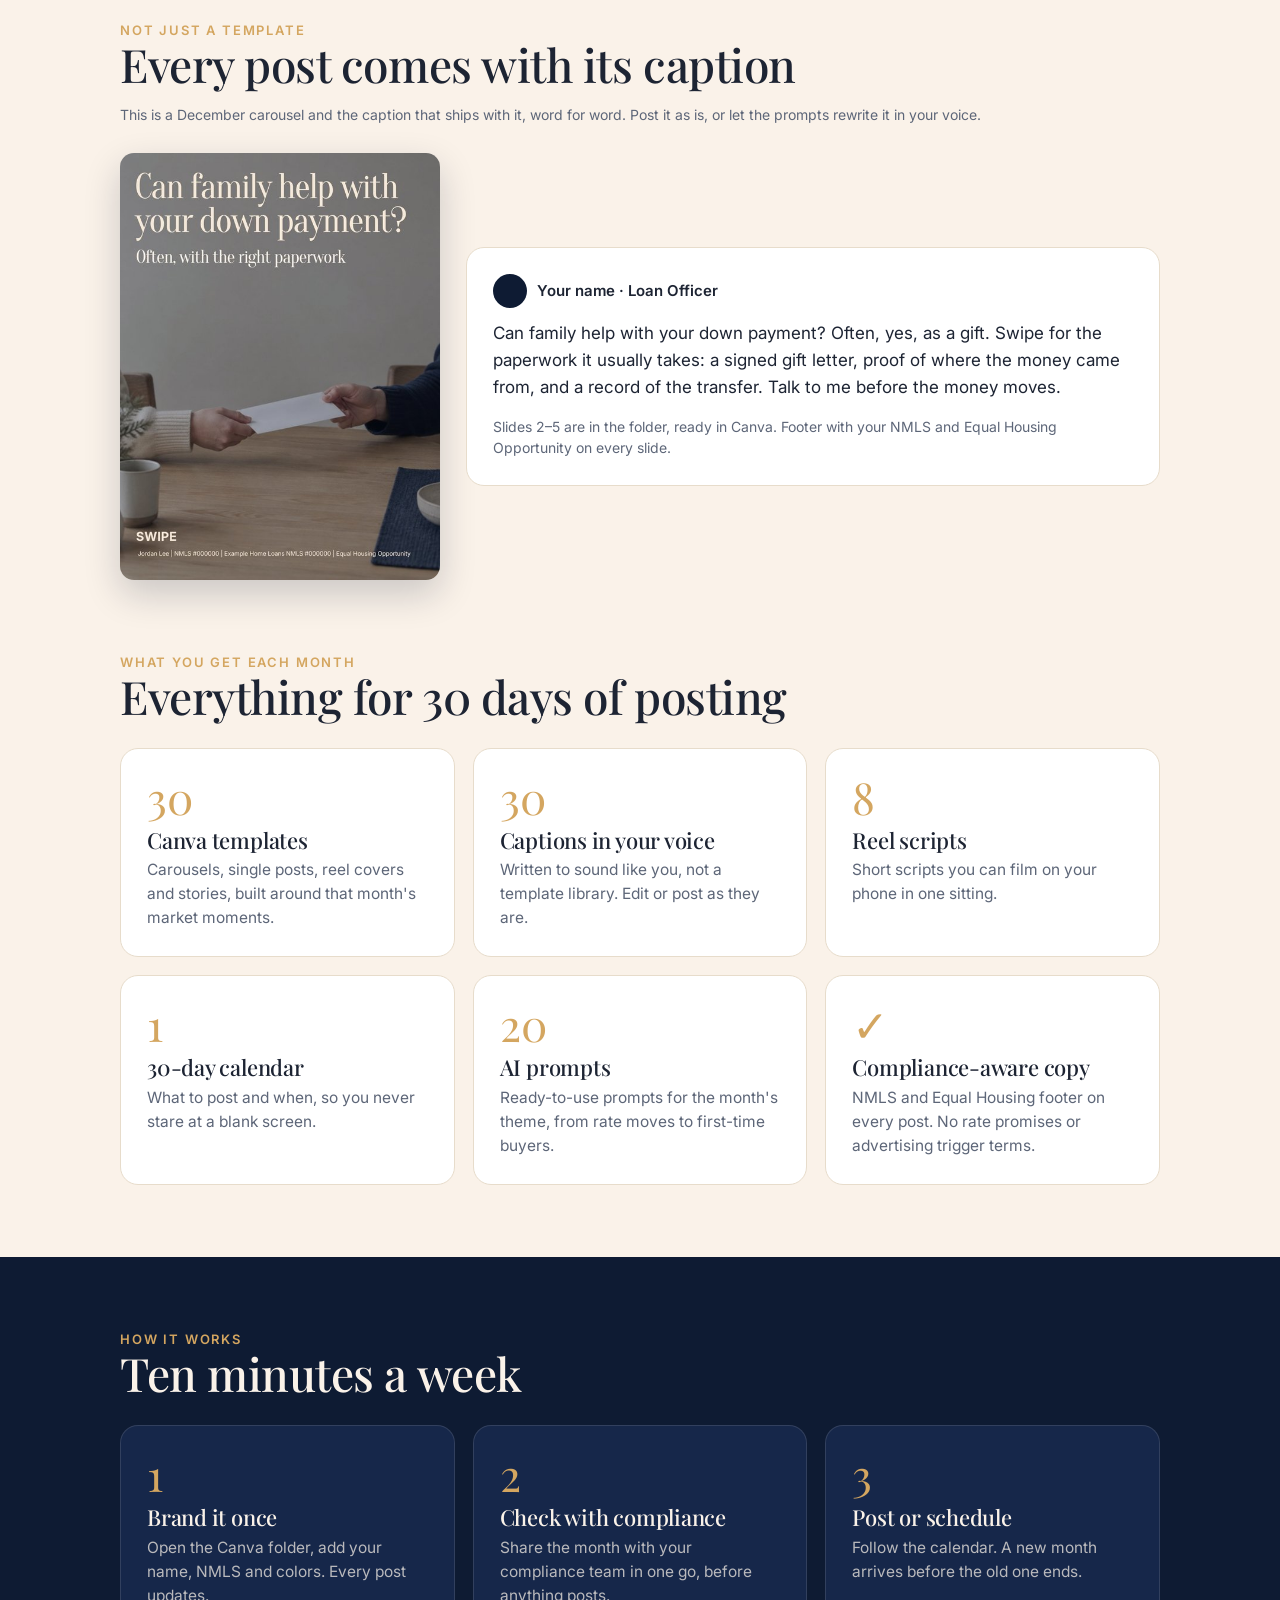
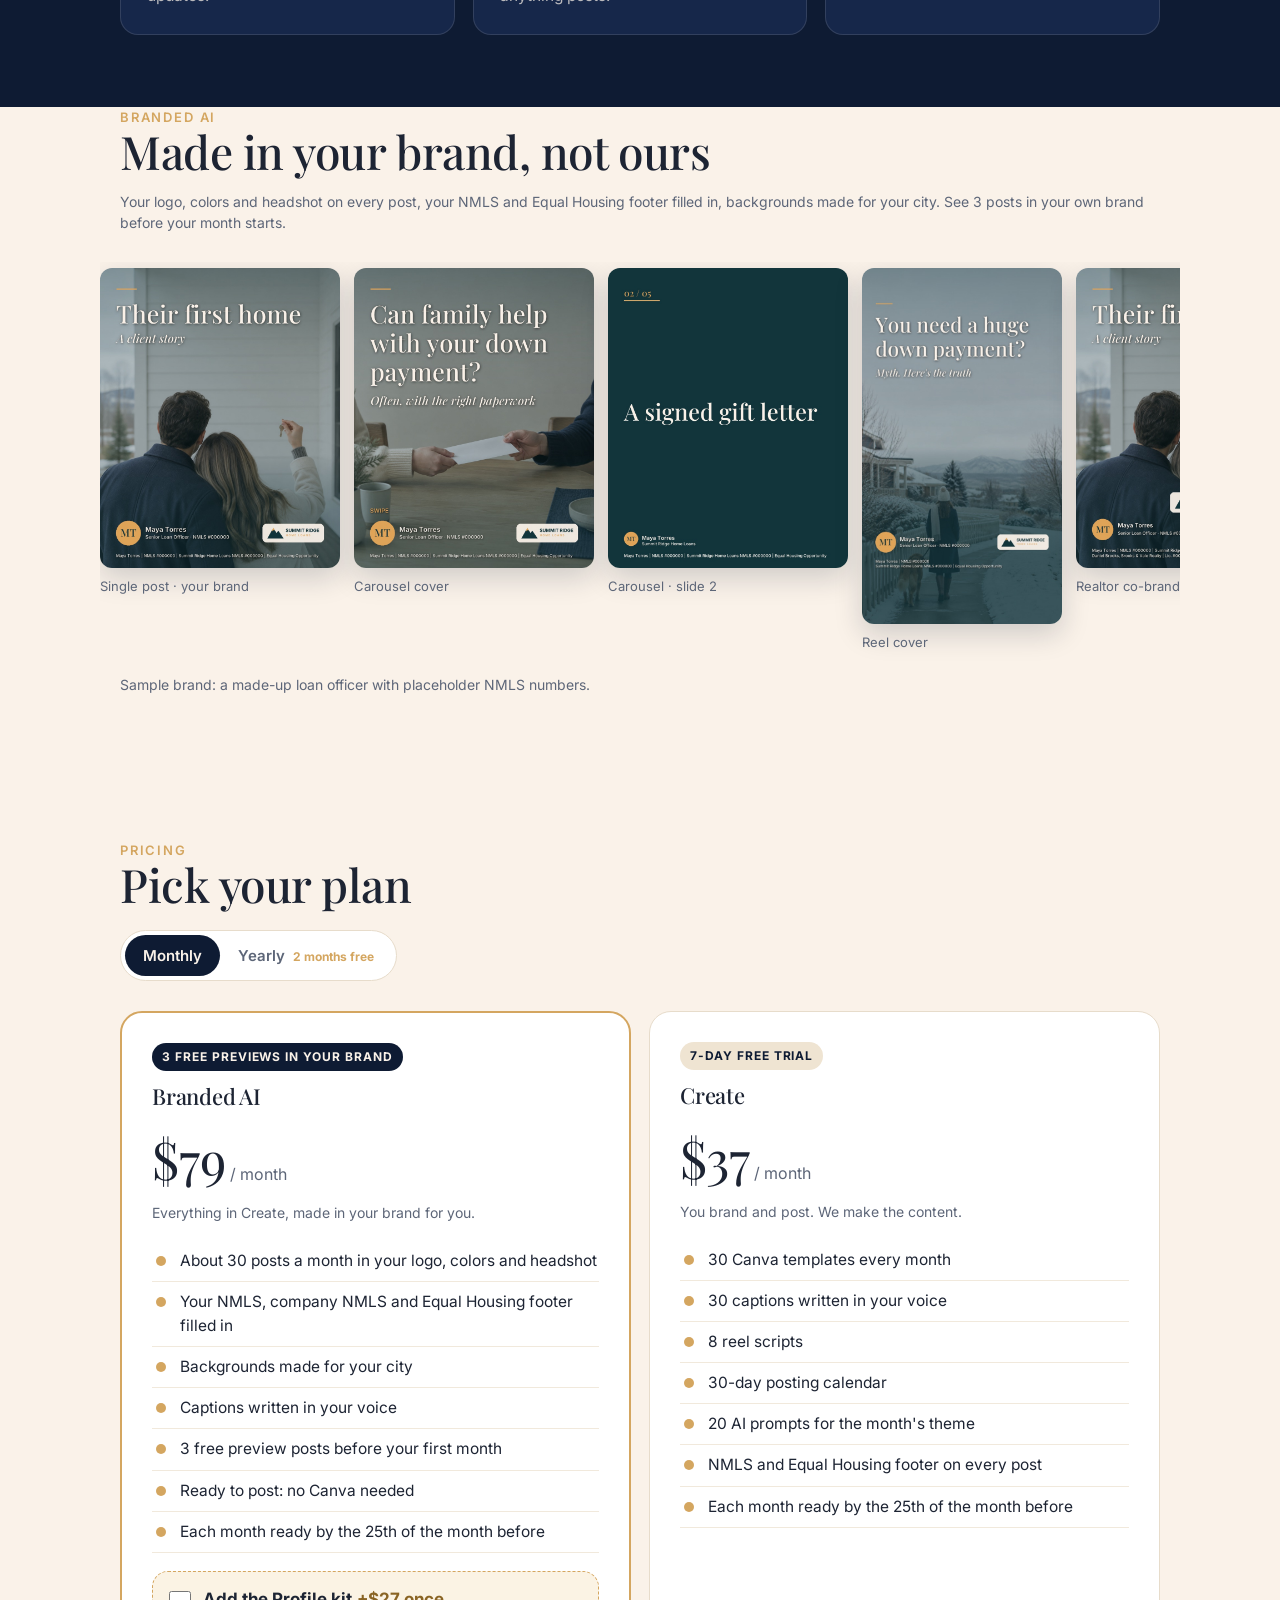
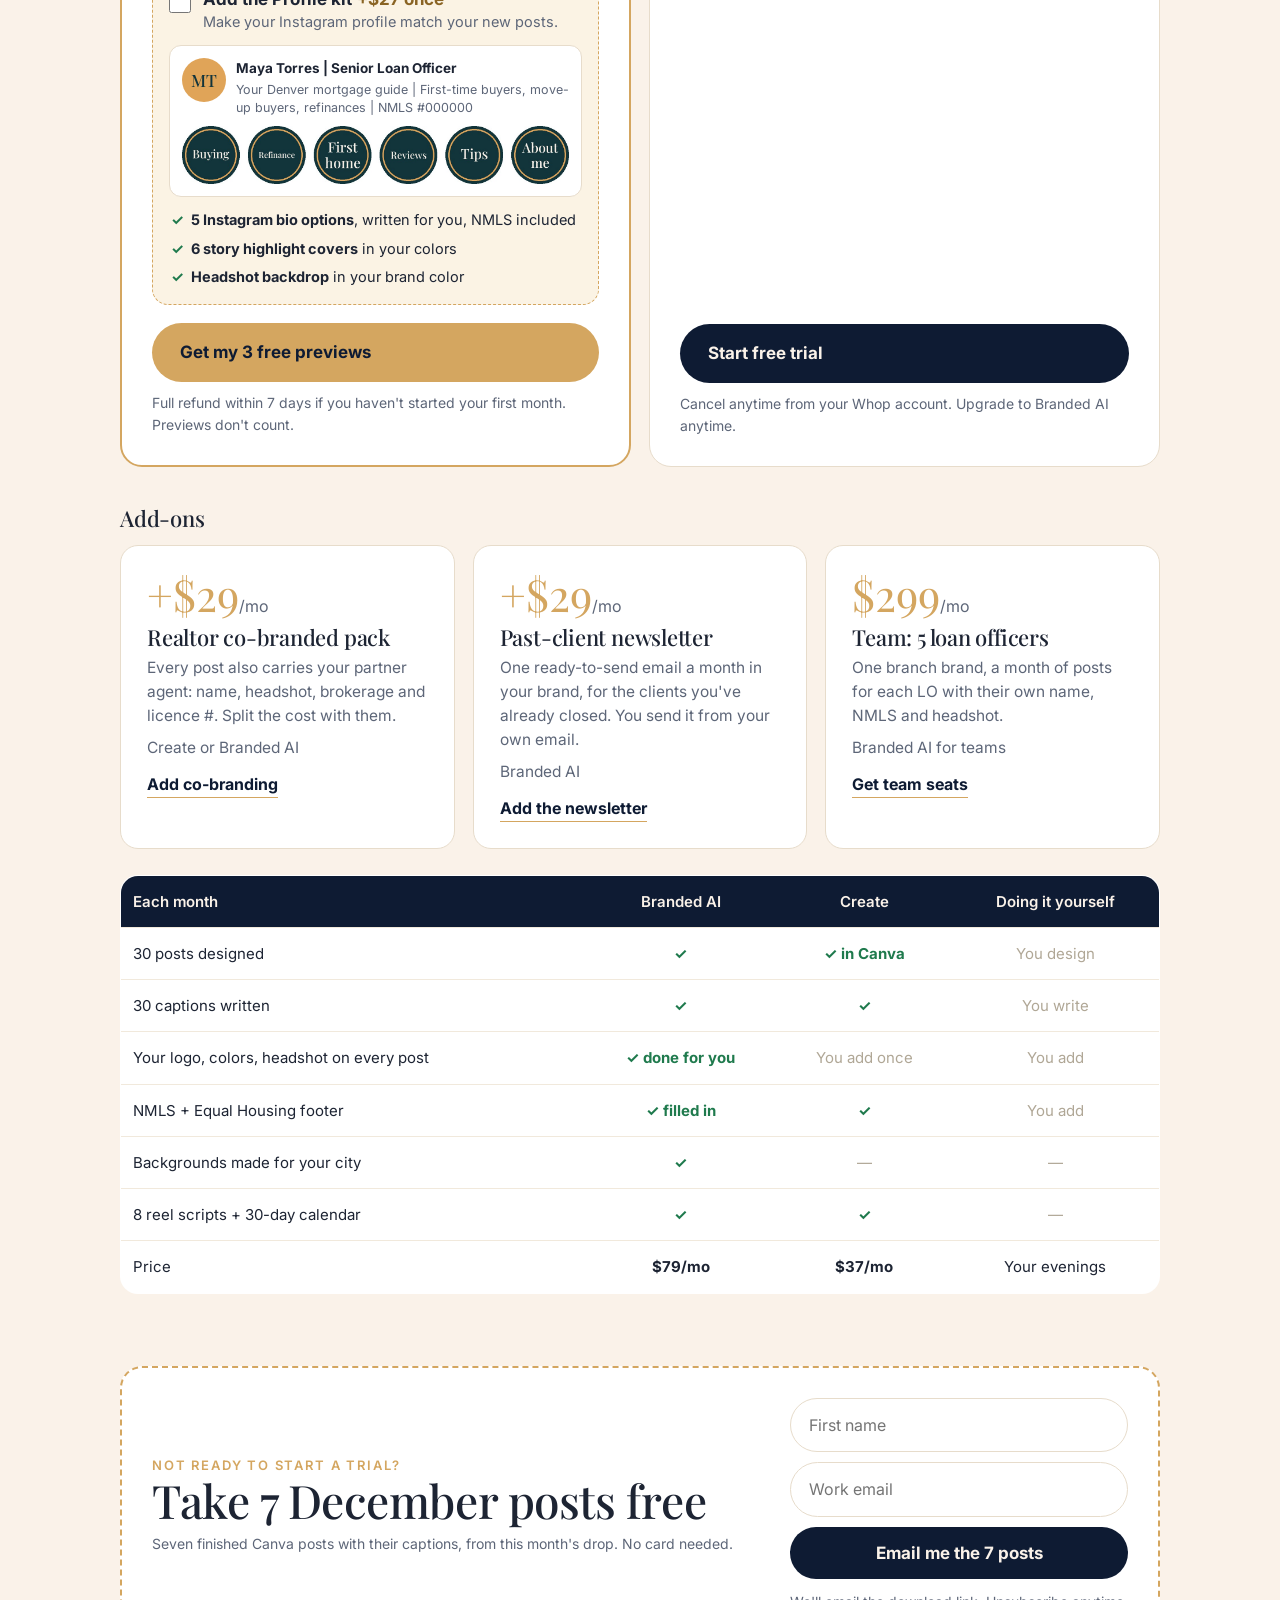
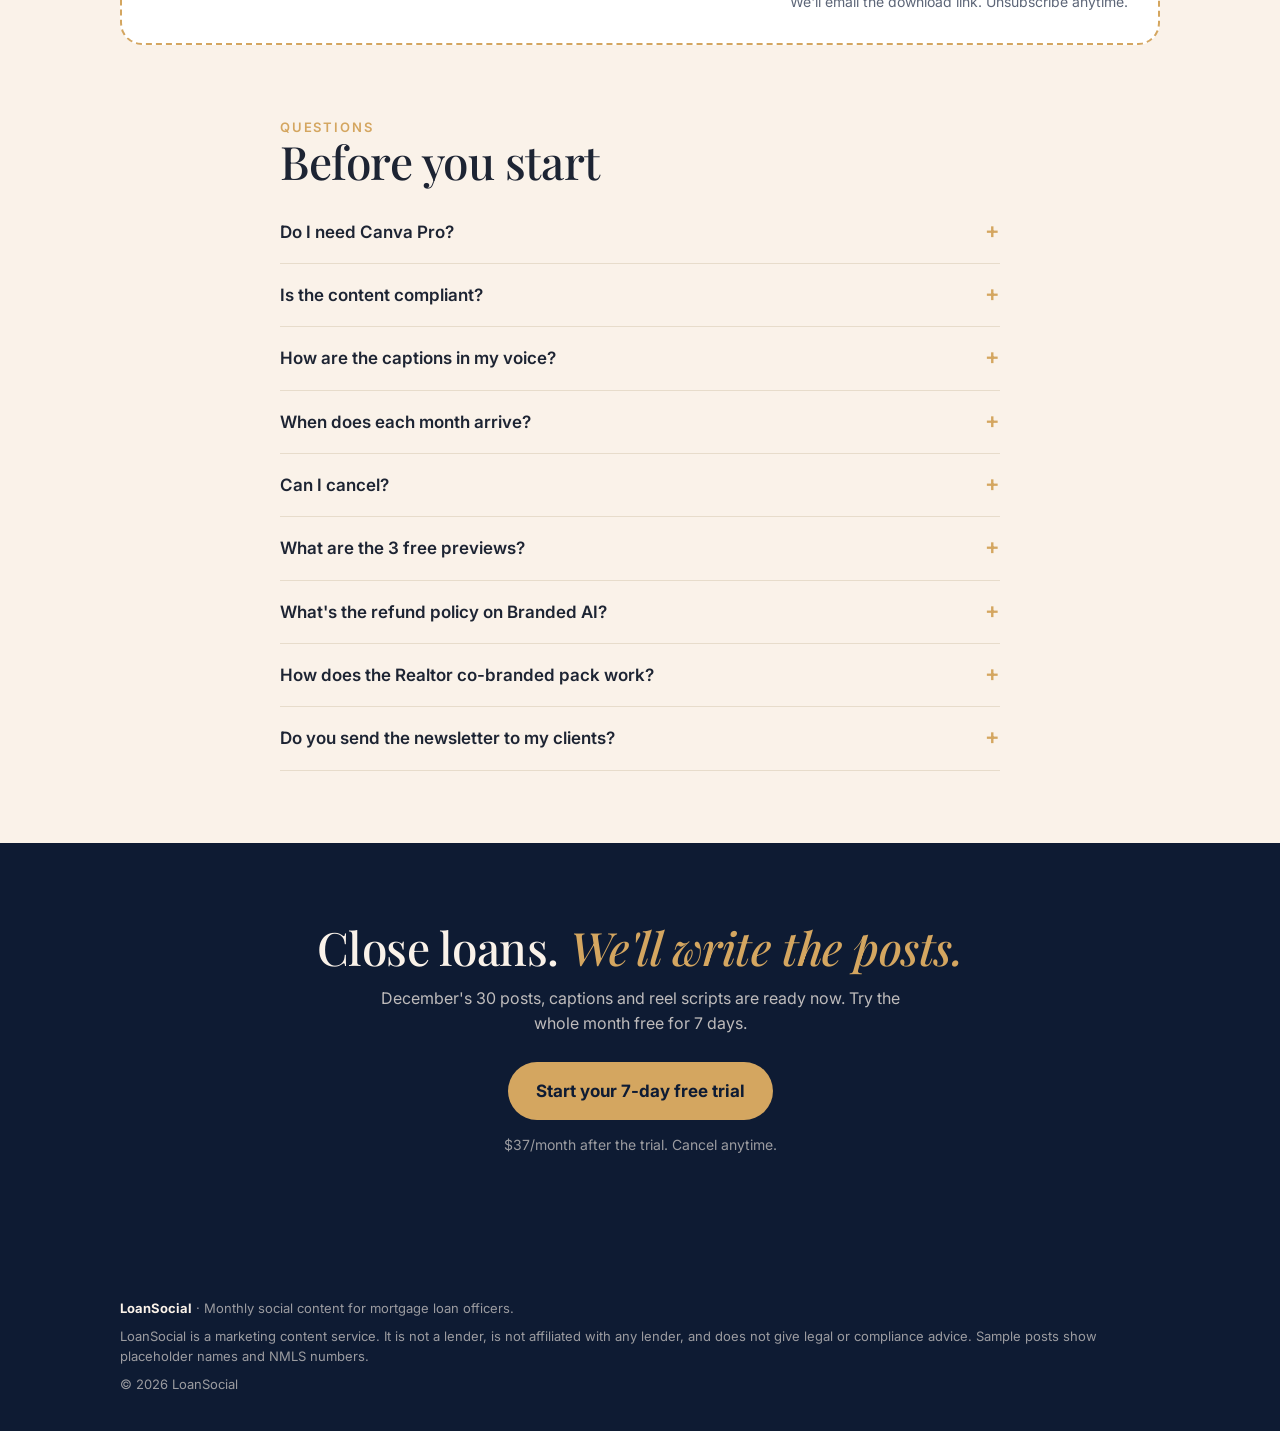
==== commit f1d30792: "Revert copy edit made from a stale session" ====
--- a/index.html
+++ b/index.html
@@ -4,7 +4,7 @@
 <meta charset="utf-8">
 <meta name="viewport" content="width=device-width, initial-scale=1">
 <title>LoanSocial | Monthly social content for loan officers</title>
-<meta name="description" content="30 ready-to-post Instagram and Facebook posts a month for mortgage loan officers. Canva templates, captions, reel scripts and a 30-day calendar.">
+<meta name="description" content="30 ready-to-post Instagram and Facebook posts a month for mortgage loan officers. Canva templates, captions in your voice, reel scripts and a 30-day calendar.">
 <meta property="og:title" content="LoanSocial | Your mortgage content, already made">
 <meta property="og:description" content="30 posts a month for loan officers. Canva templates, captions, reel scripts and a calendar.">
 <meta property="og:image" content="img/d03.jpg">
@@ -217,7 +217,7 @@
   <div>
     <p class="eyebrow">For mortgage loan officers</p>
     <h1>Your mortgage content, <em>already made</em></h1>
-    <p class="lead">30 ready-to-post Instagram and Facebook posts every month. Canva templates, ready-to-post captions, reel scripts and a posting calendar. Add your NMLS once and post.</p>
+    <p class="lead">30 ready-to-post Instagram and Facebook posts every month. Canva templates, captions written in your voice, reel scripts and a posting calendar. Add your NMLS once and post.</p>
     <a class="btn" href="#branded">Get 3 free posts in your brand</a>
     <p class="note">Branded AI, $79/month. Full refund within 7 days if unused. Or <a href="#pricing" style="color:var(--gold)">try Create free for 7 days</a> ($37/month).</p>
   </div>
@@ -270,7 +270,7 @@
   <h2>Everything for 30 days of posting</h2>
   <div class="grid-3" style="margin-top:26px">
     <div class="card"><div class="num">30</div><h3>Canva templates</h3><p>Carousels, single posts, reel covers and stories, built around that month's market moments.</p></div>
-    <div class="card"><div class="num">30</div><h3>Ready-to-post captions</h3><p>One for every post, plus prompts that rewrite any caption in your own voice in seconds.</p></div>
+    <div class="card"><div class="num">30</div><h3>Captions in your voice</h3><p>Written to sound like you, not a template library. Edit or post as they are.</p></div>
     <div class="card"><div class="num">8</div><h3>Reel scripts</h3><p>Short scripts you can film on your phone in one sitting.</p></div>
     <div class="card"><div class="num">1</div><h3>30-day calendar</h3><p>What to post and when, so you never stare at a blank screen.</p></div>
     <div class="card"><div class="num">20</div><h3>AI prompts</h3><p>Ready-to-use prompts for the month's theme, from rate moves to first-time buyers.</p></div>
@@ -346,7 +346,7 @@
       <p class="small" data-m="You brand and post. We make the content." data-y="$30.83 a month, billed yearly. Two months free.">You brand and post. We make the content.</p>
       <ul>
         <li>30 Canva templates every month</li>
-        <li>30 ready-to-post captions</li>
+        <li>30 captions written in your voice</li>
         <li>8 reel scripts</li>
         <li>30-day posting calendar</li>
         <li>20 AI prompts for the month's theme</li>
@@ -406,7 +406,7 @@
   <h2>Before you start</h2>
   <details><summary>Do I need Canva Pro?</summary><p>No. The templates open in free Canva. Pro makes branding faster because you can apply your brand kit to every post at once.</p></details>
   <details><summary>Is the content compliant?</summary><p>Every post carries an NMLS and Equal Housing Opportunity footer, and the copy avoids rate promises and advertising trigger terms. Rules differ by lender and state, so your compliance team should still review before you post. LoanSocial does not replace them.</p></details>
-  <details><summary>Can the captions sound like me?</summary><p>Yes. Each month includes AI prompts that rewrite any caption in your own words in seconds. Post them as they are or make them yours.</p></details>
+  <details><summary>How are the captions in my voice?</summary><p>When you join, you answer a few questions about how you talk to clients. Captions are written to match, and the AI prompts let you rewrite any of them in seconds.</p></details>
   <details><summary>When does each month arrive?</summary><p>By the 25th of the month before, so you have time to review it with compliance before the 1st. Create members get December's posts now; January's land by 25 December. On Branded AI your 3 previews arrive within one business day of setup and your first month within 2 business days of approving them; after that, every month by the 25th.</p></details>
   <details><summary>Can I cancel?</summary><p>Yes, anytime, from your Whop account. If you cancel during the 7-day trial you are not charged.</p></details>
   <details><summary>What are the 3 free previews?</summary><p>After you join Branded AI and add your logo, colors, headshot and NMLS details, we make 3 real posts in your brand within one business day. They're yours to keep and post. They don't count as using your plan.</p></details>
@@ -418,7 +418,7 @@
 <section class="closing"><div class="wrap">
   <h2>Close loans. <em>We'll write the posts.</em></h2>
   <p>December's 30 posts, captions and reel scripts are ready now. Try the whole month free for 7 days.</p>
-  <a class="btn cta" data-plan="create" href="https://whop.com/checkout/plan_DacZTAzCU8mz7/">Start your 7-day free trial</a>
+  <a class="btn cta" data-plan="create" href="https://whop.com/loansocial/loansocial-create/">Start your 7-day free trial</a>
   <p class="note" style="margin-top:14px;color:rgba(250,242,233,.6);font-size:14px">$37/month after the trial. Cancel anytime.</p>
 </div></section>
 
@@ -462,7 +462,7 @@
 },{passive:true});
 </script>
 <script>
-var CHECKOUT={"create_month": "https://whop.com/checkout/plan_DacZTAzCU8mz7/", "create_year": "https://whop.com/checkout/plan_MexNpYQp44EKR/", "branded_month": "https://whop.com/checkout/plan_yXm9cH7nG8c97/", "branded_year": "https://whop.com/checkout/plan_yzmDgvoQUboJ8/", "branded_month_kit": "https://whop.com/checkout/plan_E3DnxP1Yxvev9/", "branded_year_kit": "https://whop.com/checkout/plan_eQUbofECXIzCe/", "cobrand": "https://whop.com/checkout/plan_uAyDTqqNwTYib/", "newsletter": "https://whop.com/checkout/plan_FquTphD5tUmMX/", "team": "https://whop.com/checkout/plan_szA0N8llEI00v/", "kit": "https://whop.com/checkout/plan_2txn4VhmFFAUQ/", "upgrade": "https://whop.com/checkout/plan_yXm9cH7nG8c97/"};
+var CHECKOUT={"create_month": "https://whop.com/loansocial/loansocial-create/", "create_year": "https://whop.com/checkout/plan_MexNpYQp44EKR/", "branded_month": "https://whop.com/checkout/plan_yXm9cH7nG8c97/", "branded_year": "https://whop.com/checkout/plan_yzmDgvoQUboJ8/", "branded_month_kit": "https://whop.com/checkout/plan_E3DnxP1Yxvev9/", "branded_year_kit": "https://whop.com/checkout/plan_eQUbofECXIzCe/", "cobrand": "https://whop.com/checkout/plan_uAyDTqqNwTYib/", "newsletter": "https://whop.com/checkout/plan_FquTphD5tUmMX/", "team": "https://whop.com/checkout/plan_szA0N8llEI00v/", "kit": "https://whop.com/checkout/plan_2txn4VhmFFAUQ/", "upgrade": "https://whop.com/checkout/plan_yXm9cH7nG8c97/"};
 (function(){
   /* checkout URLs come from branded/checkout.json (apply_pricing.py fills CHECKOUT) */
   var C=CHECKOUT,bill='month';
@@ -486,6 +486,5 @@
   set();
 })();
 </script>
-<script src="checkout.js" defer></script>
 </body>
 </html>
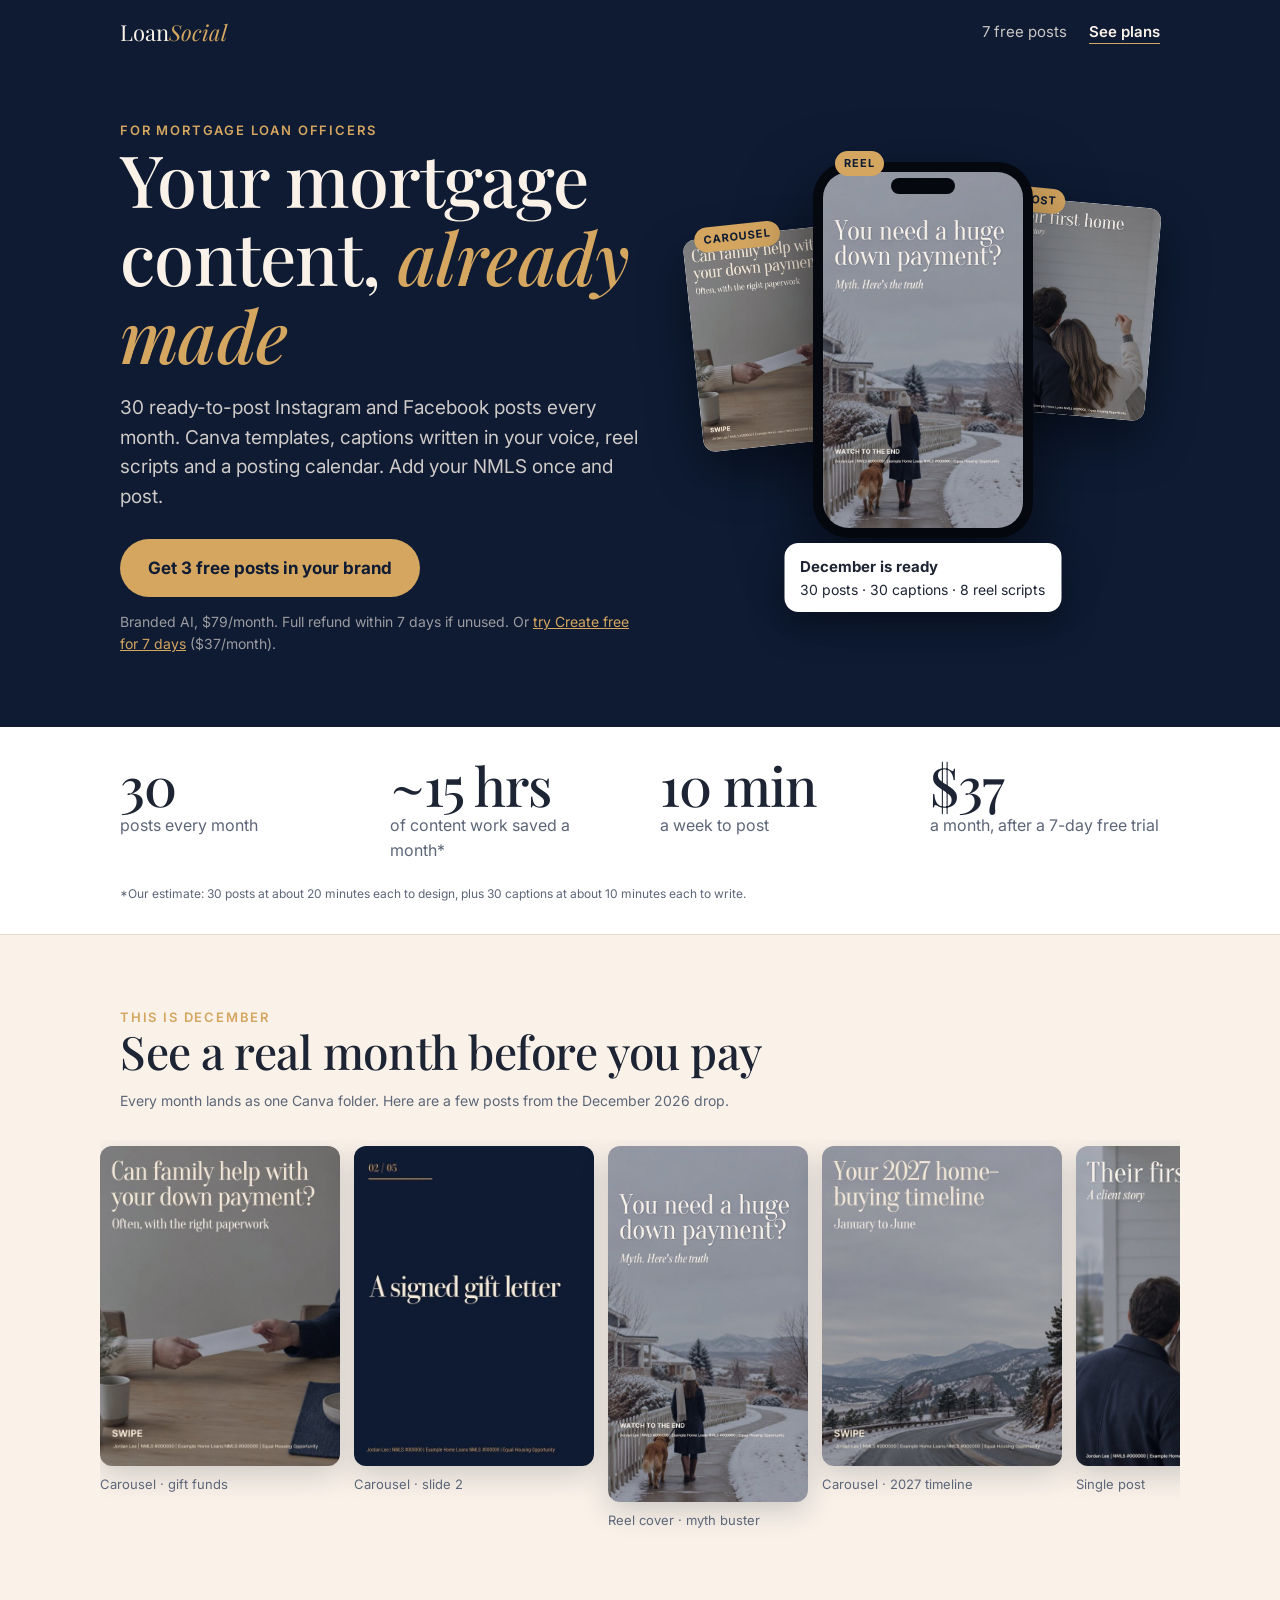
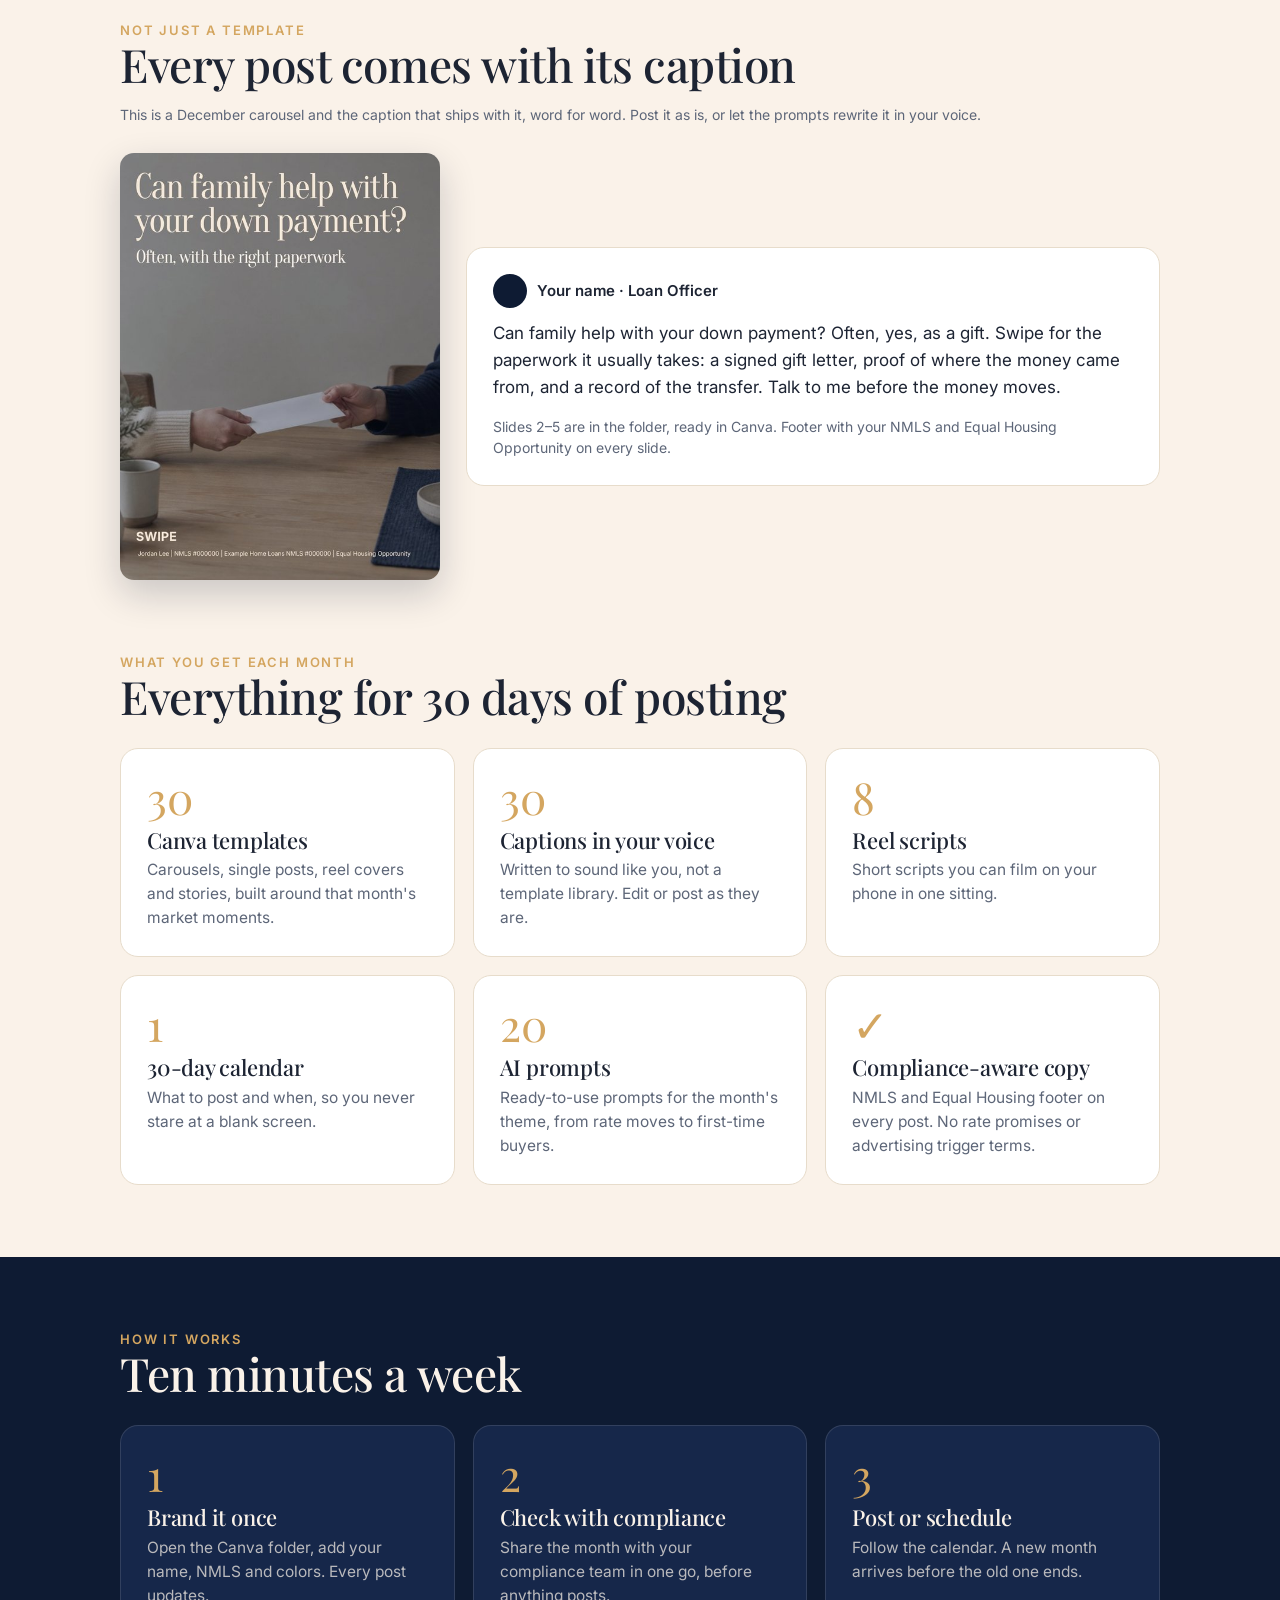
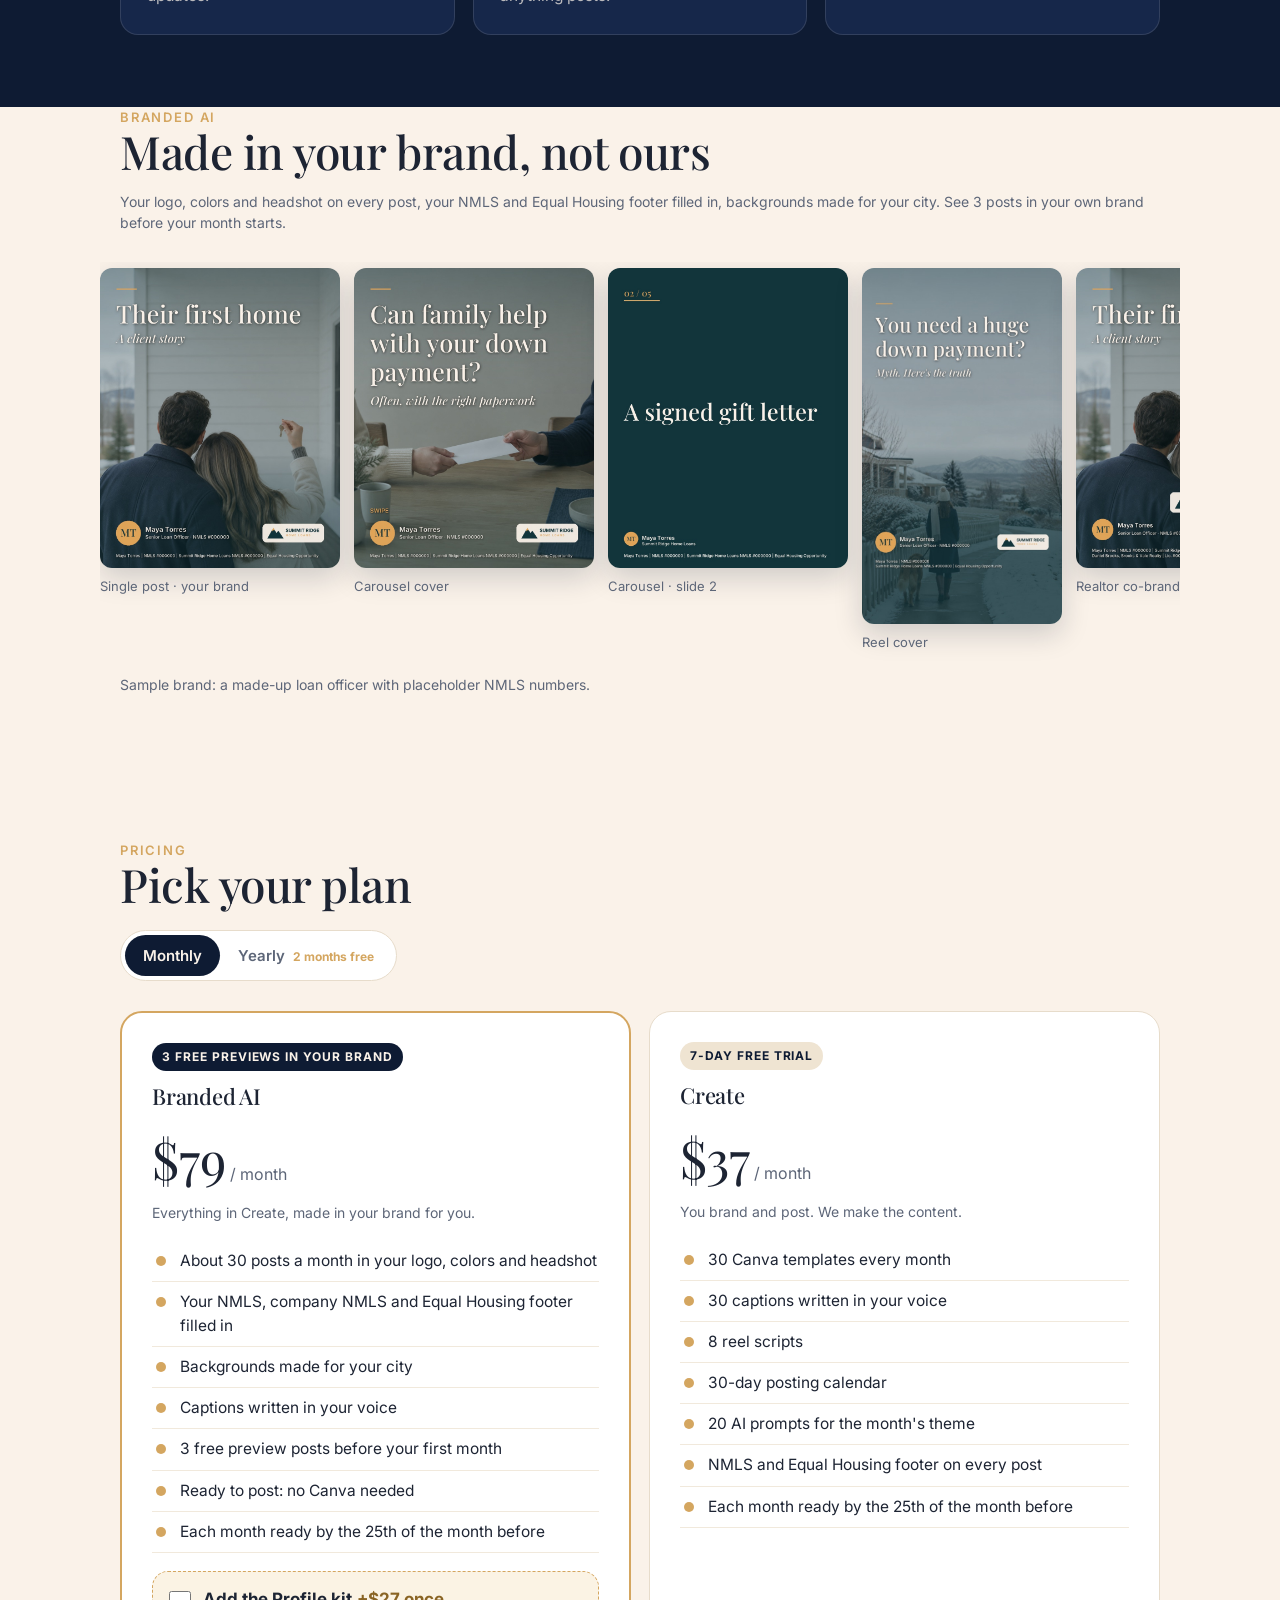
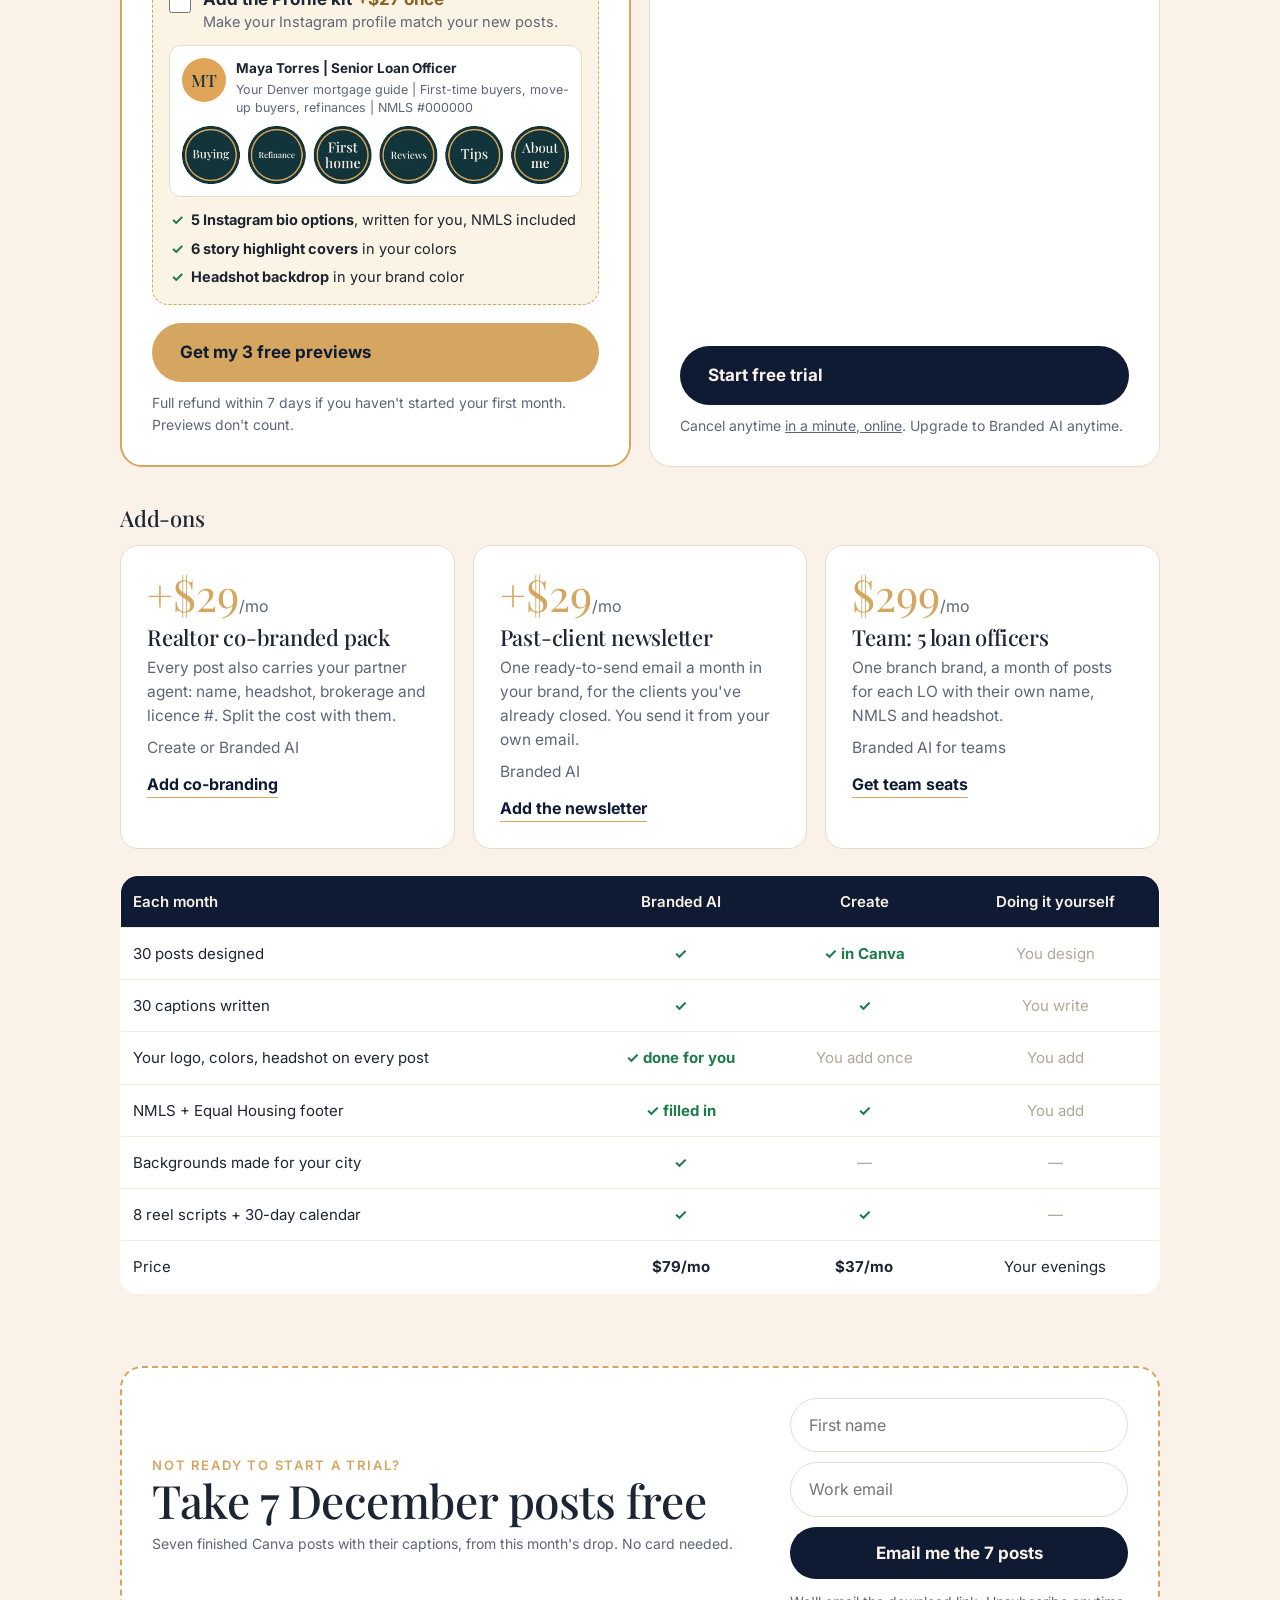
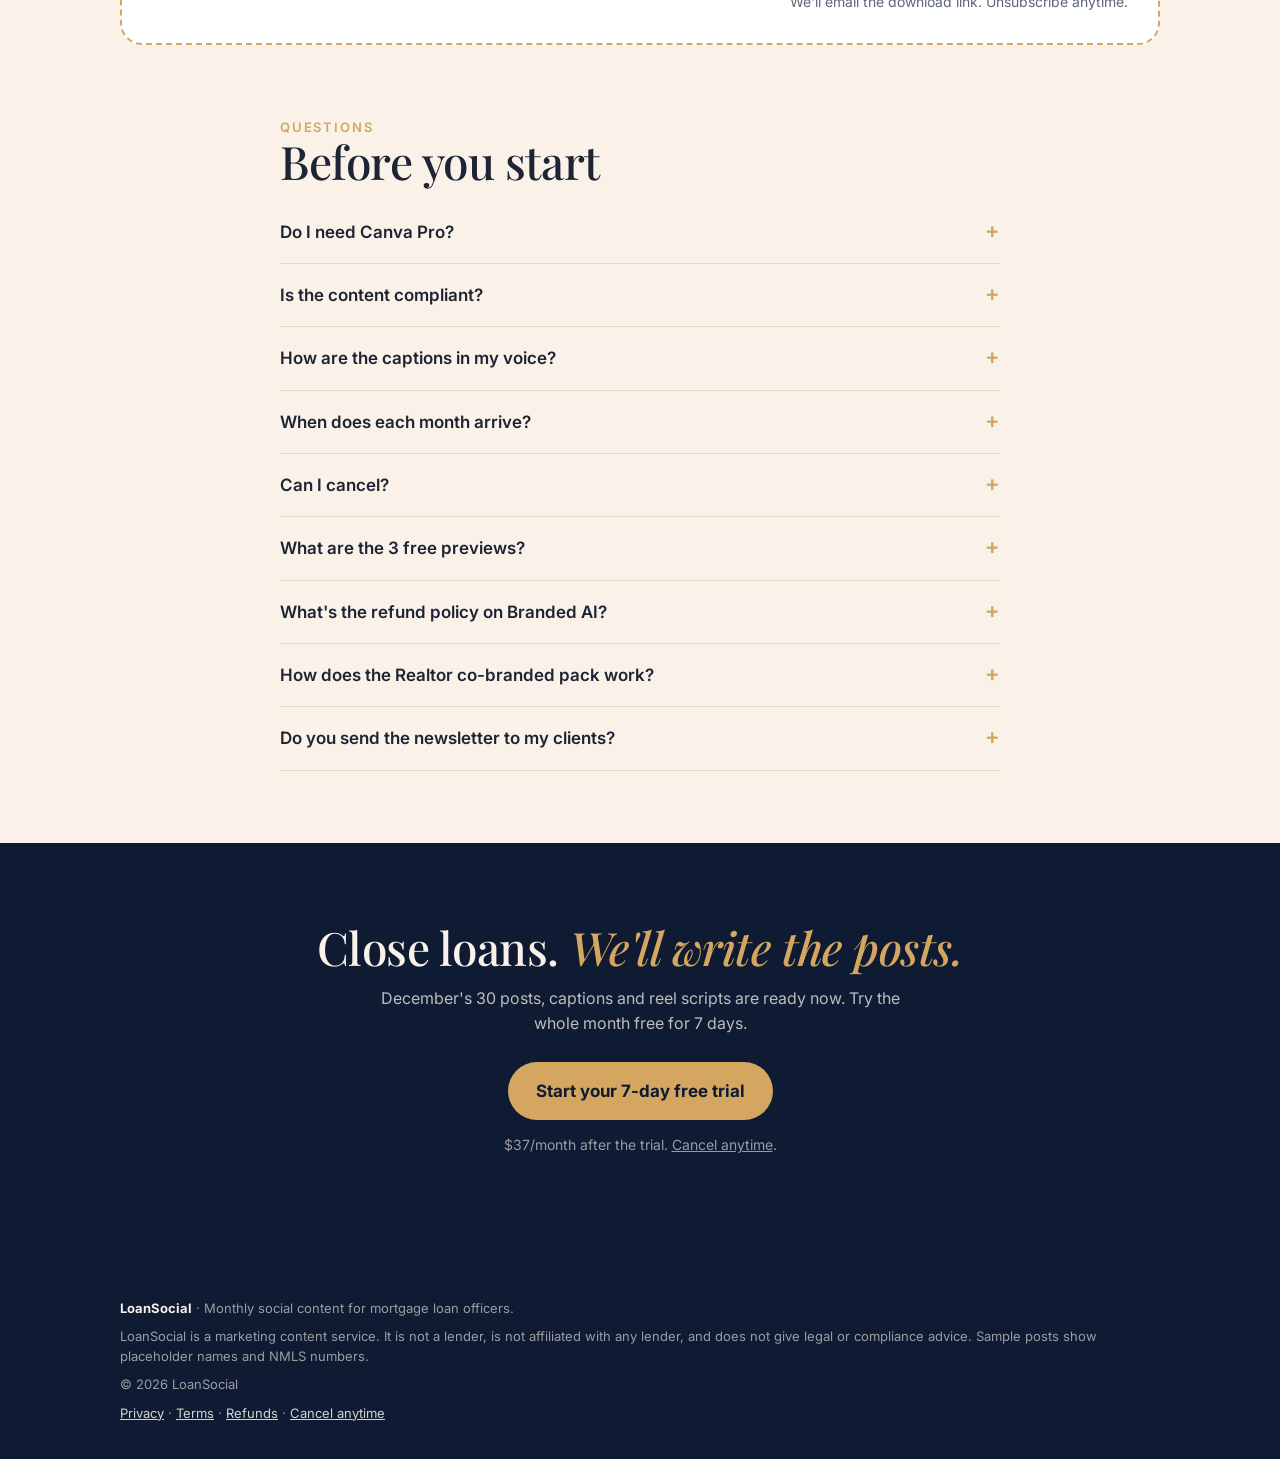
==== commit a7a1512d: "DM funnel: one-cart checkout with add-ons + FIRSTMONTH37 (?buy=1), self-serve cancel page, privacy/t" ====
--- a/index.html
+++ b/index.html
@@ -354,7 +354,7 @@
         <li>Each month ready by the 25th of the month before</li>
       </ul>
       <a class="btn dark" id="cta-create" data-plan="create" href="#">Start free trial</a>
-      <p class="small" style="margin-top:10px">Cancel anytime from your Whop account. Upgrade to Branded AI anytime.</p>
+      <p class="small" style="margin-top:10px">Cancel anytime <a href="cancel.html" style="color:inherit">in a minute, online</a>. Upgrade to Branded AI anytime.</p>
     </div>
   </div>
 
@@ -408,7 +408,7 @@
   <details><summary>Is the content compliant?</summary><p>Every post carries an NMLS and Equal Housing Opportunity footer, and the copy avoids rate promises and advertising trigger terms. Rules differ by lender and state, so your compliance team should still review before you post. LoanSocial does not replace them.</p></details>
   <details><summary>How are the captions in my voice?</summary><p>When you join, you answer a few questions about how you talk to clients. Captions are written to match, and the AI prompts let you rewrite any of them in seconds.</p></details>
   <details><summary>When does each month arrive?</summary><p>By the 25th of the month before, so you have time to review it with compliance before the 1st. Create members get December's posts now; January's land by 25 December. On Branded AI your 3 previews arrive within one business day of setup and your first month within 2 business days of approving them; after that, every month by the 25th.</p></details>
-  <details><summary>Can I cancel?</summary><p>Yes, anytime, from your Whop account. If you cancel during the 7-day trial you are not charged.</p></details>
+  <details><summary>Can I cancel?</summary><p>Yes, anytime, in a minute at <a href="cancel.html">getloansocial.com/cancel.html</a> (or from your Whop account). If you cancel during the 7-day trial you are not charged. See the <a href="refund.html">refund policy</a>.</p></details>
   <details><summary>What are the 3 free previews?</summary><p>After you join Branded AI and add your logo, colors, headshot and NMLS details, we make 3 real posts in your brand within one business day. They're yours to keep and post. They don't count as using your plan.</p></details>
   <details><summary>What's the refund policy on Branded AI?</summary><p>Full refund within 7 days of purchase as long as you haven't started your first monthly batch. Previews don't count. Once you approve your previews and start your month, you can still cancel anytime and you won't be billed again.</p></details>
   <details><summary>How does the Realtor co-branded pack work?</summary><p>Each post also carries your partner agent's name, headshot, brokerage and licence number. Agree with your partner how you'll share the cost, and have your compliance team check co-marketing (RESPA) rules for your company before you post.</p></details>
@@ -418,14 +418,15 @@
 <section class="closing"><div class="wrap">
   <h2>Close loans. <em>We'll write the posts.</em></h2>
   <p>December's 30 posts, captions and reel scripts are ready now. Try the whole month free for 7 days.</p>
-  <a class="btn cta" data-plan="create" href="https://whop.com/loansocial/loansocial-create/">Start your 7-day free trial</a>
-  <p class="note" style="margin-top:14px;color:rgba(250,242,233,.6);font-size:14px">$37/month after the trial. Cancel anytime.</p>
+  <a class="btn cta" data-plan="create" href="https://whop.com/checkout/plan_DacZTAzCU8mz7/">Start your 7-day free trial</a>
+  <p class="note" style="margin-top:14px;color:rgba(250,242,233,.6);font-size:14px">$37/month after the trial. <a href="cancel.html" style="color:inherit">Cancel anytime</a>.</p>
 </div></section>
 
 <footer><div class="wrap">
   <p><strong style="color:var(--cream)">LoanSocial</strong> · Monthly social content for mortgage loan officers.</p>
   <p>LoanSocial is a marketing content service. It is not a lender, is not affiliated with any lender, and does not give legal or compliance advice. Sample posts show placeholder names and NMLS numbers.</p>
   <p>© 2026 LoanSocial</p>
+  <p style="margin-top:8px"><a href="privacy.html" style="color:rgba(250,242,233,.85)">Privacy</a> · <a href="terms.html" style="color:rgba(250,242,233,.85)">Terms</a> · <a href="refund.html" style="color:rgba(250,242,233,.85)">Refunds</a> · <a href="cancel.html" style="color:rgba(250,242,233,.85)">Cancel anytime</a></p>
 </div></footer>
 
 <div class="sticky" id="sticky"><a class="btn cta" href="#pricing">Start your 7-day free trial</a></div>
@@ -462,7 +463,7 @@
 },{passive:true});
 </script>
 <script>
-var CHECKOUT={"create_month": "https://whop.com/loansocial/loansocial-create/", "create_year": "https://whop.com/checkout/plan_MexNpYQp44EKR/", "branded_month": "https://whop.com/checkout/plan_yXm9cH7nG8c97/", "branded_year": "https://whop.com/checkout/plan_yzmDgvoQUboJ8/", "branded_month_kit": "https://whop.com/checkout/plan_E3DnxP1Yxvev9/", "branded_year_kit": "https://whop.com/checkout/plan_eQUbofECXIzCe/", "cobrand": "https://whop.com/checkout/plan_uAyDTqqNwTYib/", "newsletter": "https://whop.com/checkout/plan_FquTphD5tUmMX/", "team": "https://whop.com/checkout/plan_szA0N8llEI00v/", "kit": "https://whop.com/checkout/plan_2txn4VhmFFAUQ/", "upgrade": "https://whop.com/checkout/plan_yXm9cH7nG8c97/"};
+var CHECKOUT={"create_month": "https://whop.com/checkout/plan_DacZTAzCU8mz7/", "create_year": "https://whop.com/checkout/plan_MexNpYQp44EKR/", "branded_month": "https://whop.com/checkout/plan_yXm9cH7nG8c97/", "branded_year": "https://whop.com/checkout/plan_yzmDgvoQUboJ8/", "branded_month_kit": "https://whop.com/checkout/plan_E3DnxP1Yxvev9/", "branded_year_kit": "https://whop.com/checkout/plan_eQUbofECXIzCe/", "cobrand": "https://whop.com/checkout/plan_uAyDTqqNwTYib/", "newsletter": "https://whop.com/checkout/plan_FquTphD5tUmMX/", "team": "https://whop.com/checkout/plan_szA0N8llEI00v/", "kit": "https://whop.com/checkout/plan_2txn4VhmFFAUQ/", "upgrade": "https://whop.com/checkout/plan_yXm9cH7nG8c97/"};
 (function(){
   /* checkout URLs come from branded/checkout.json (apply_pricing.py fills CHECKOUT) */
   var C=CHECKOUT,bill='month';
@@ -486,5 +487,6 @@
   set();
 })();
 </script>
+<script src="checkout.js" defer></script>
 </body>
 </html>
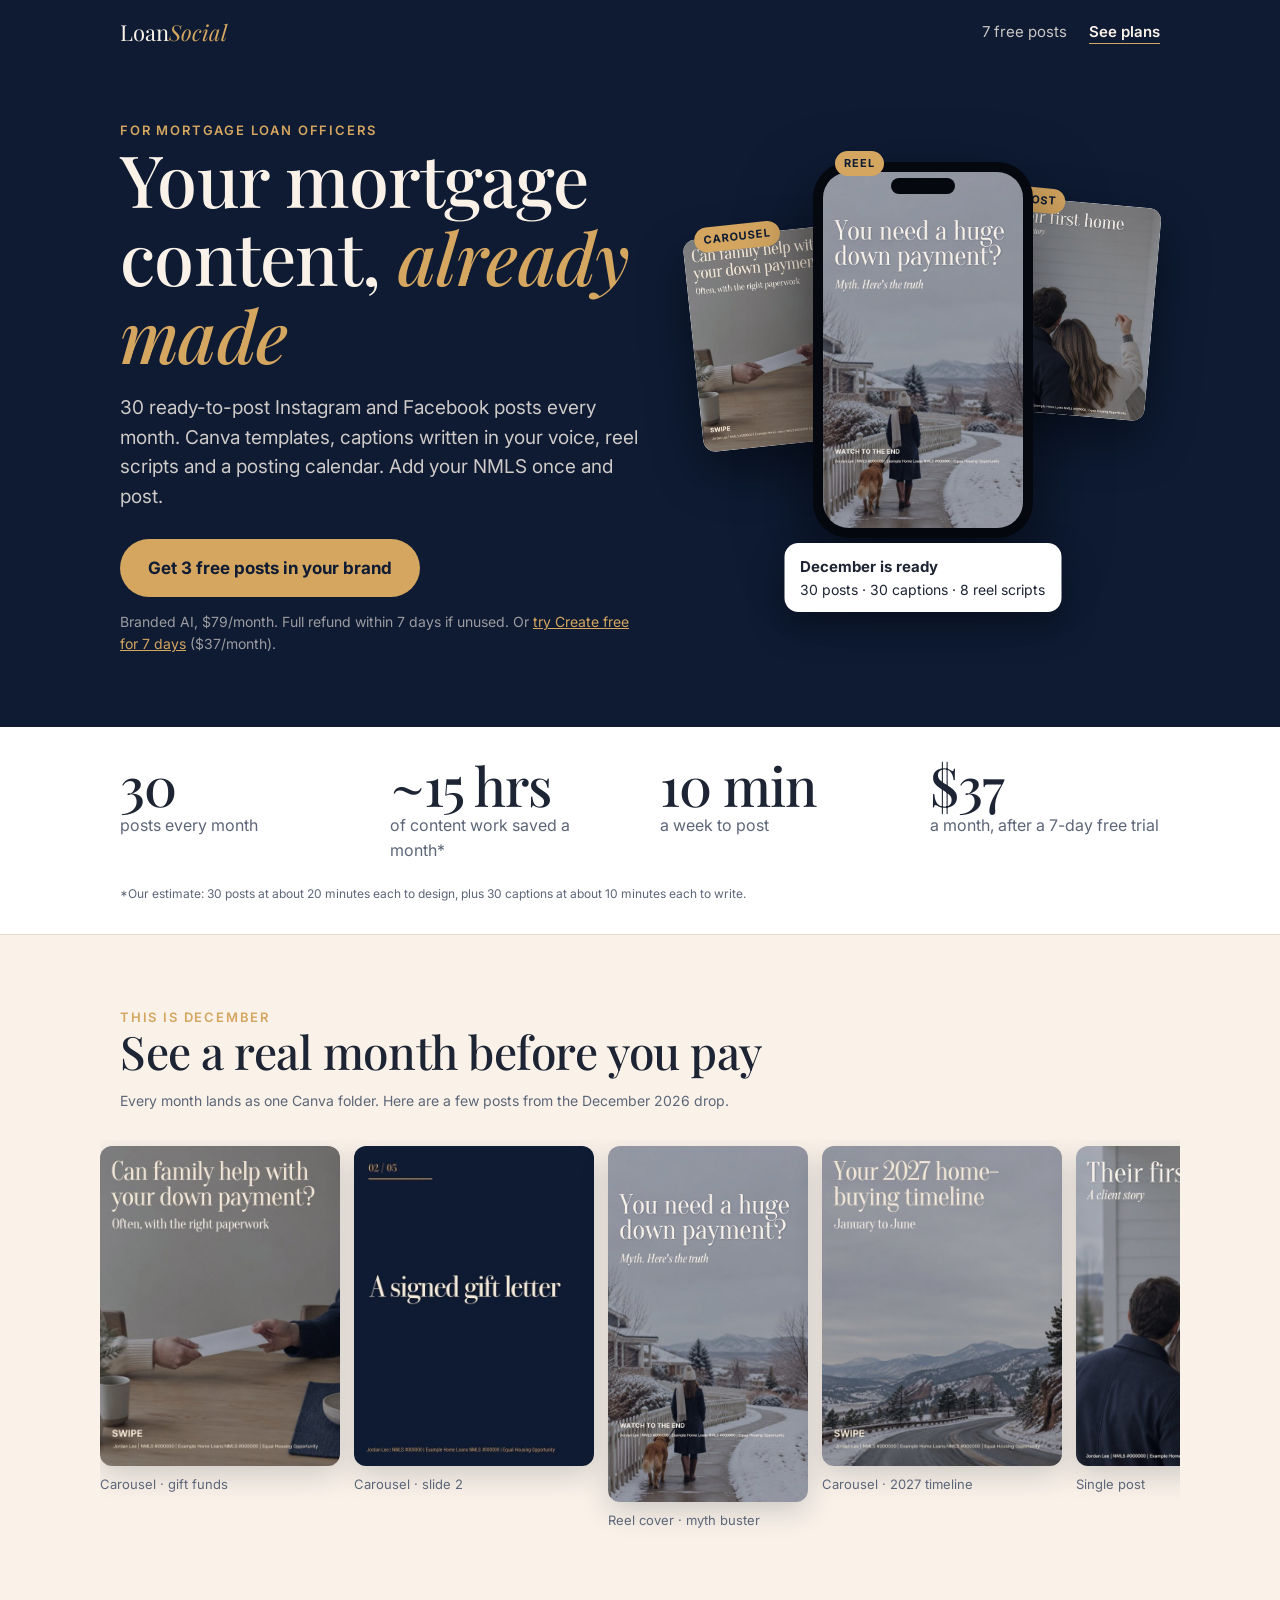
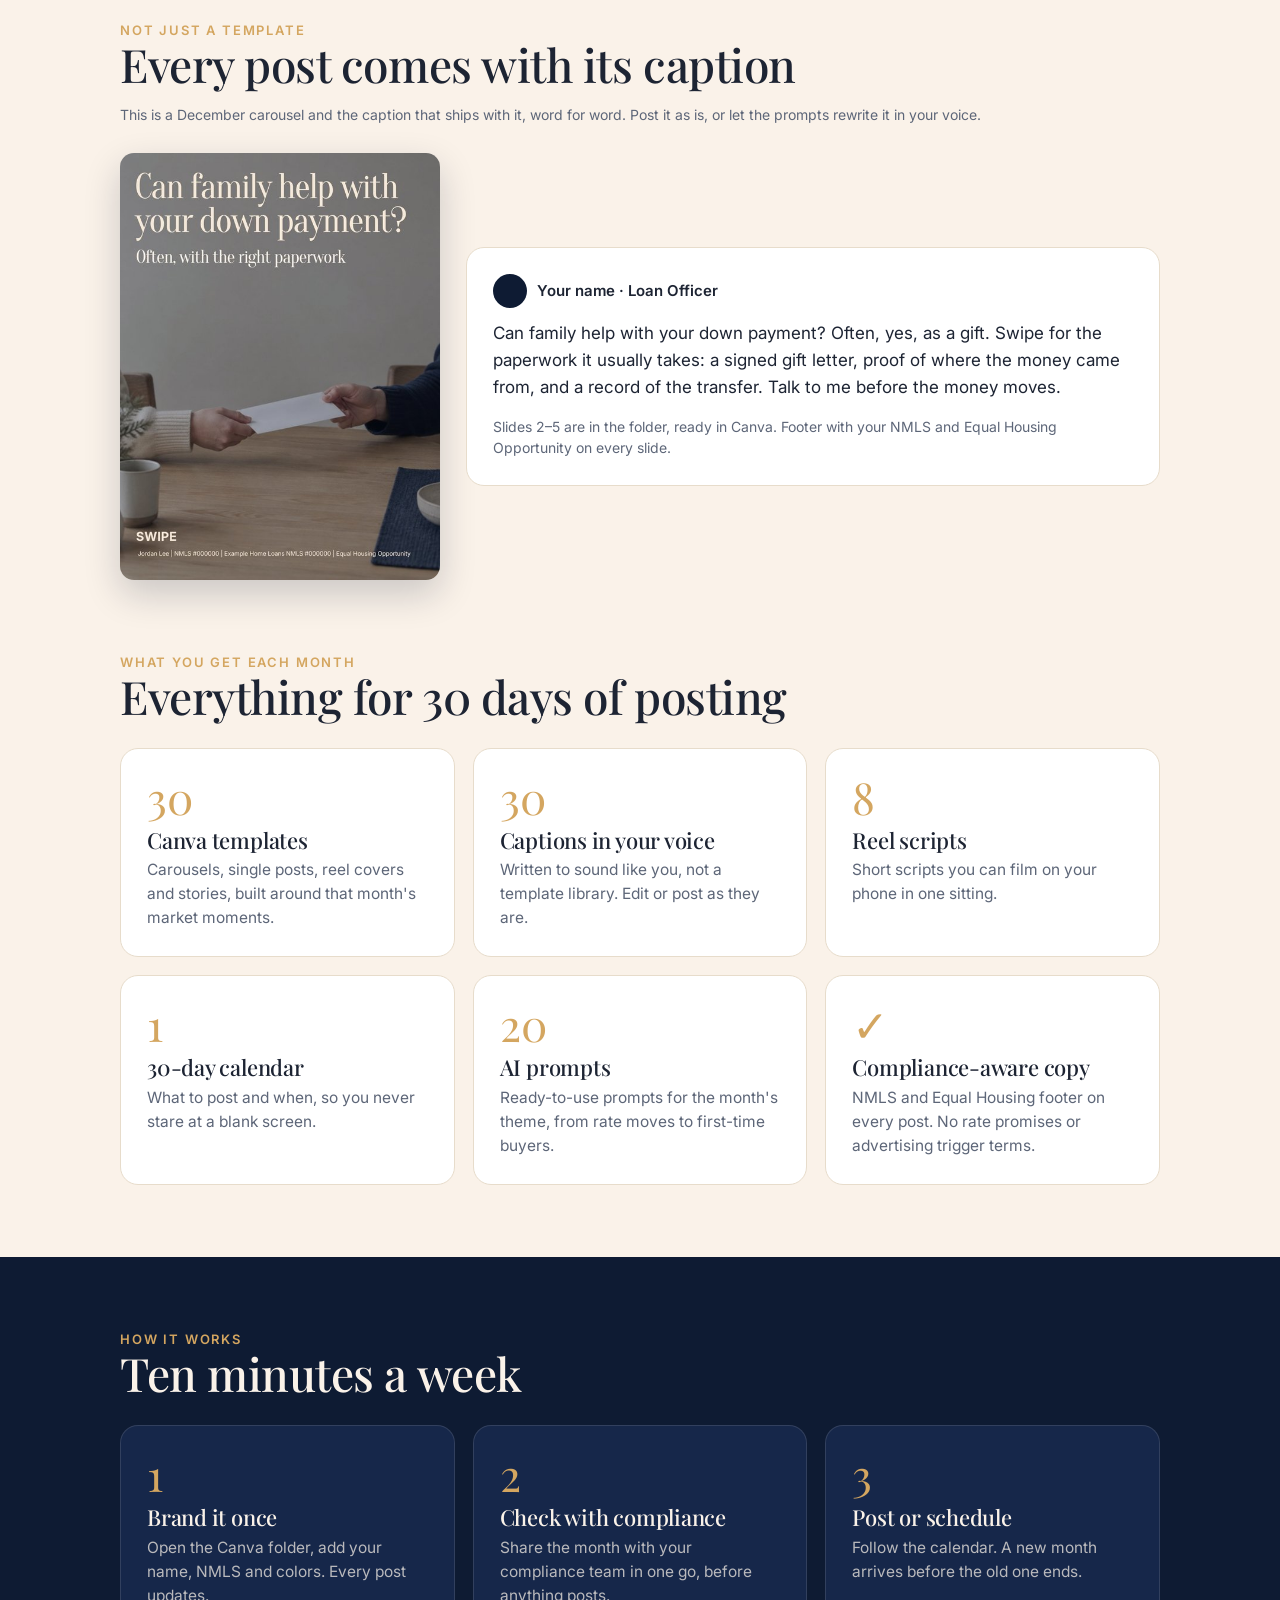
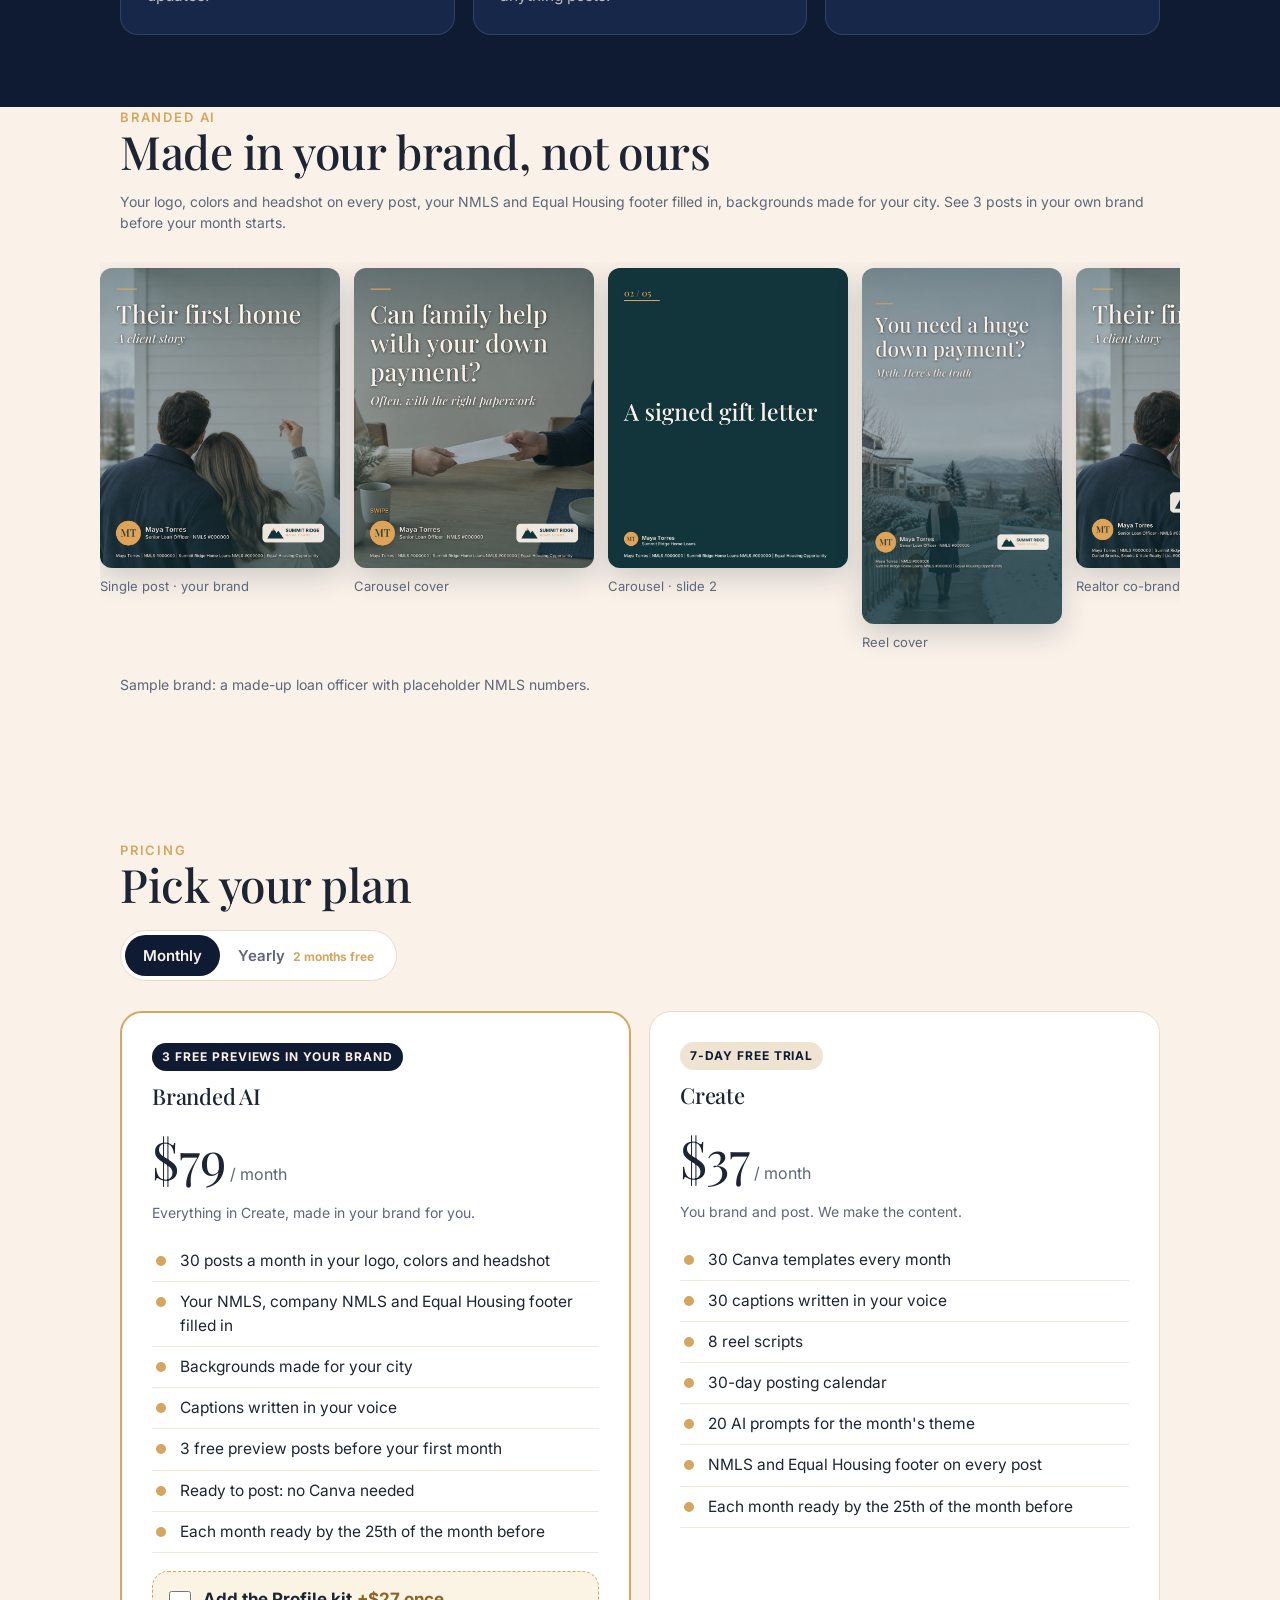
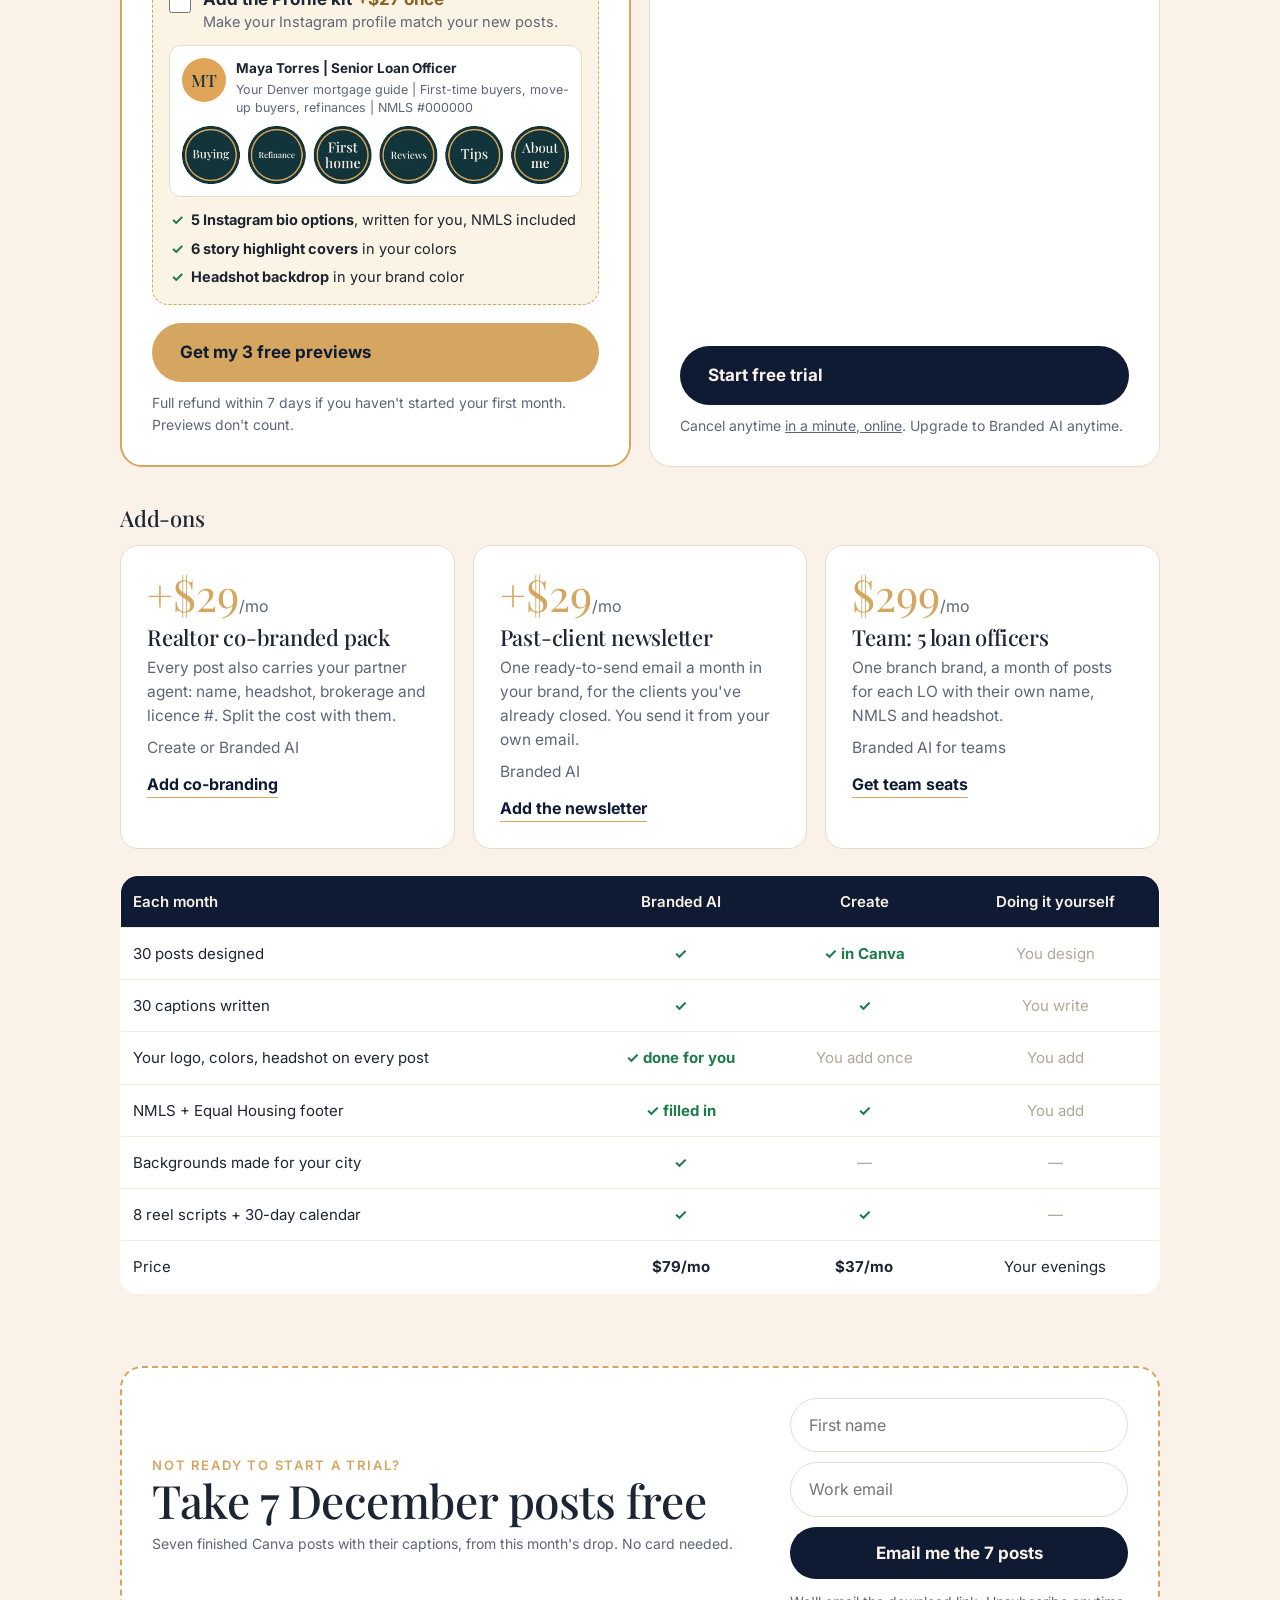
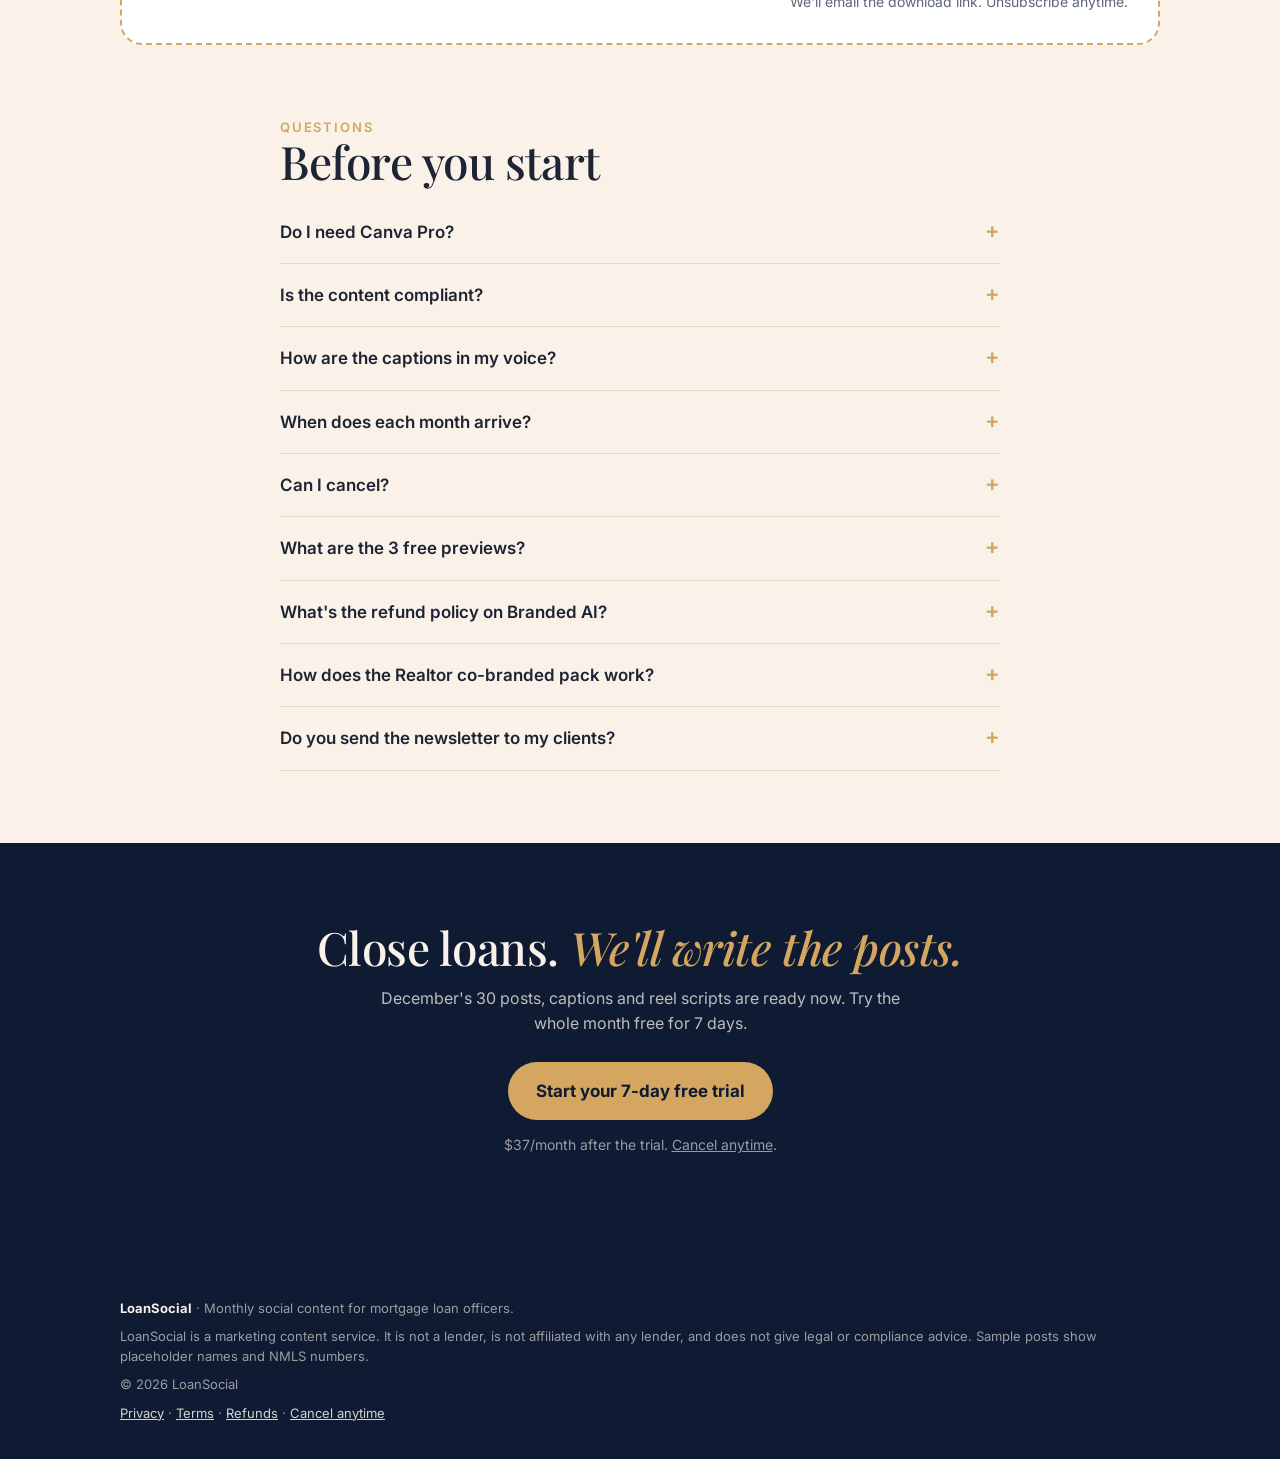
==== commit 126479cb: "Branded AI is exactly 30 posts a month: drop "about" Co-Authored-By: Claude Opus 5.5 <noreply@anthro" ====
--- a/index.html
+++ b/index.html
@@ -205,6 +205,10 @@
 /* fix carried in with this splice: on phones the caption-proof grid was 560px wide (img width attr) and scrolled sideways */
 @media(max-width:759px){.proof{grid-template-columns:minmax(0,1fr)}}
 </style>
+<script>/* Microsoft Clarity (session recordings + heatmaps); loads after the page paints */
+(function(c,l,a,r,i){c[a]=c[a]||function(){(c[a].q=c[a].q||[]).push(arguments)};
+c.addEventListener("load",function(){setTimeout(function(){var t=l.createElement(r);t.async=1;t.src="https://www.clarity.ms/tag/"+i;
+var y=l.getElementsByTagName(r)[0];y.parentNode.insertBefore(t,y)},0)})})(window,document,"clarity","script","z7votzvf5q");</script>
 </head>
 <body>
 
@@ -316,7 +320,7 @@
       <div class="price"><i data-m="$79" data-y="$790">$79</i><span data-m=" / month" data-y=" / year"> / month</span></div>
       <p class="small" data-m="Everything in Create, made in your brand for you." data-y="$65.83 a month, billed yearly. Two months free.">Everything in Create, made in your brand for you.</p>
       <ul>
-        <li>About 30 posts a month in your logo, colors and headshot</li>
+        <li>30 posts a month in your logo, colors and headshot</li>
         <li>Your NMLS, company NMLS and Equal Housing footer filled in</li>
         <li>Backgrounds made for your city</li>
         <li>Captions written in your voice</li>
